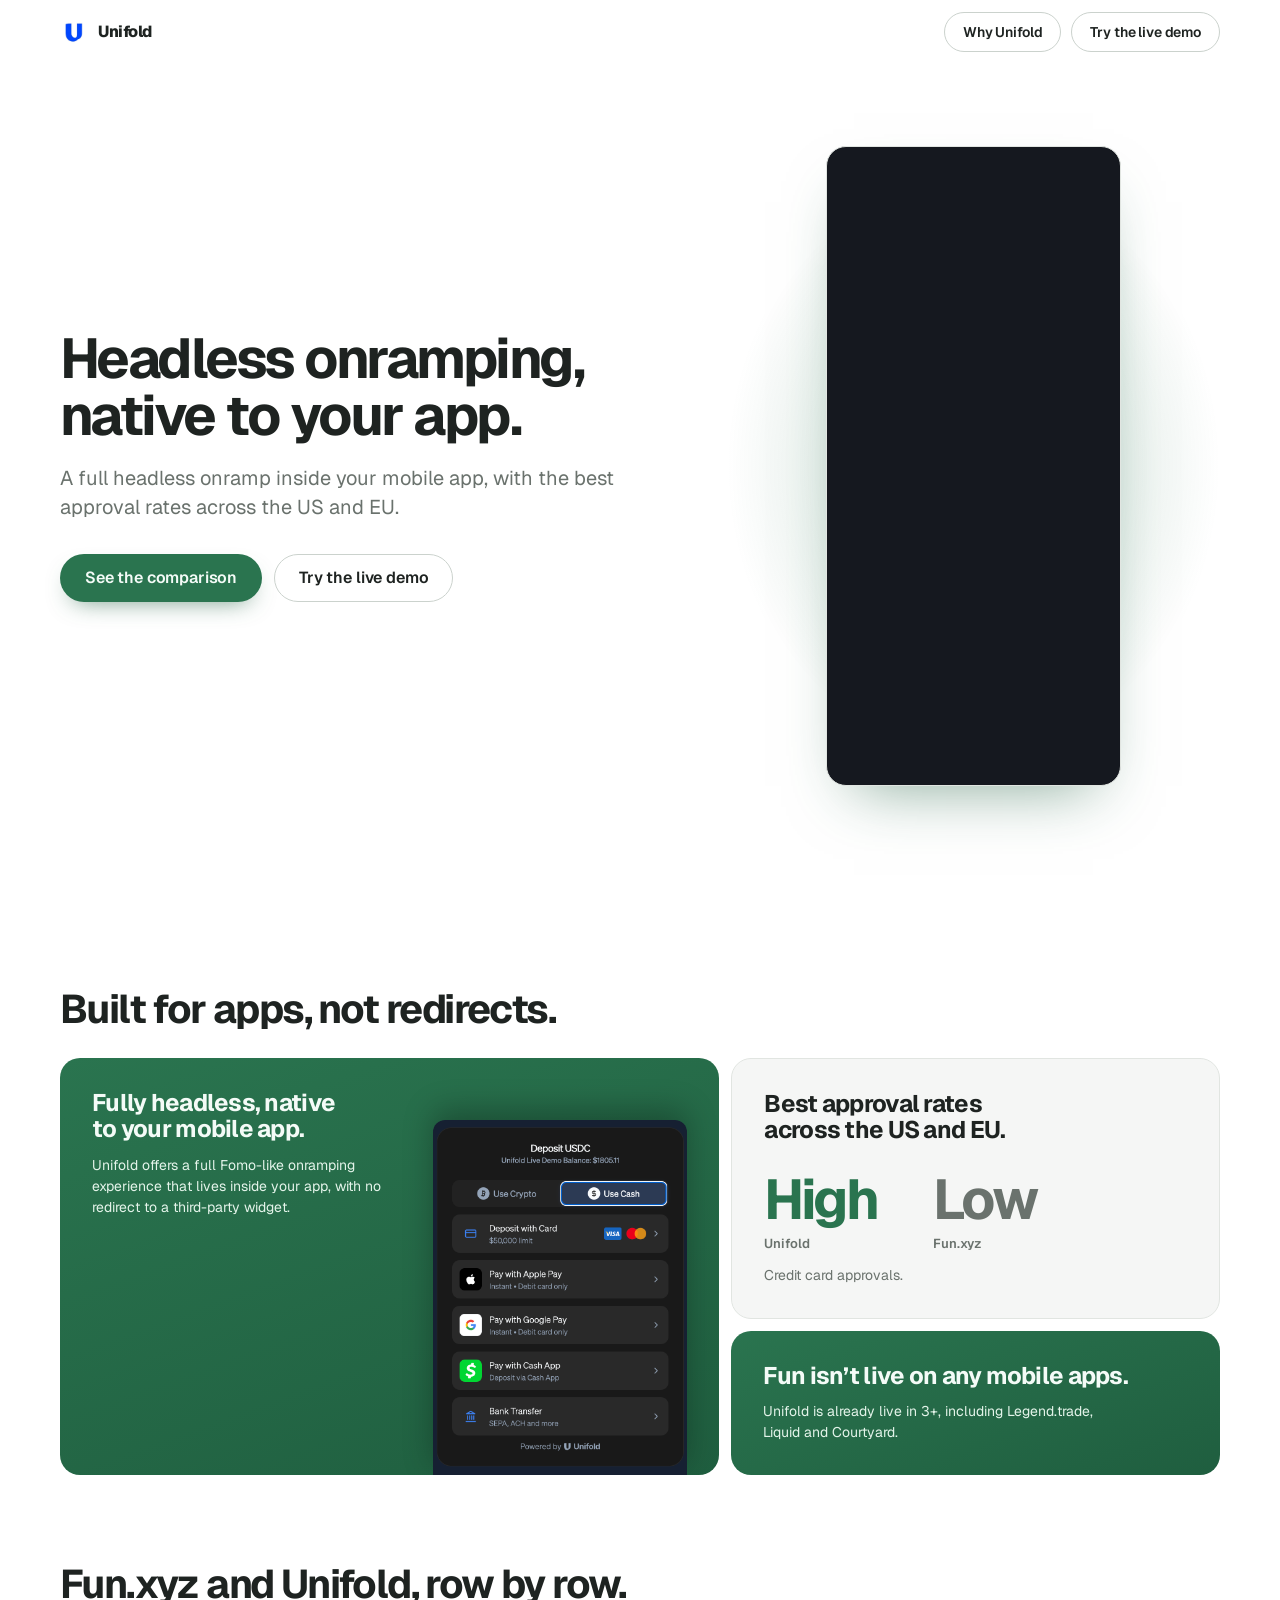
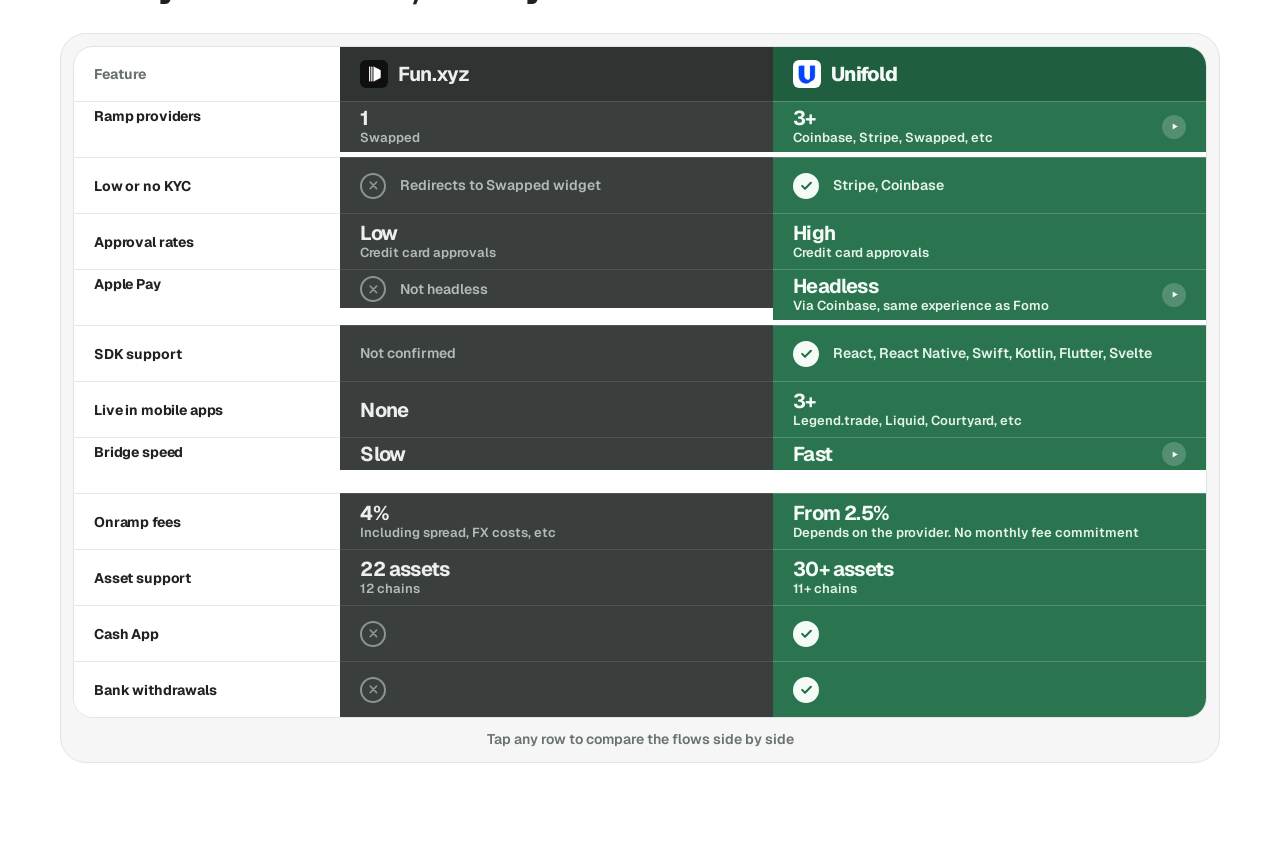
==== index.html @ 729f0a54 "Add third Fun.xyz bridge-speed screenshot (TD26) and update caption Co-Authored-By: Claude Sonnet 5." ====
<!doctype html>
<html lang="en">
<head>
<meta charset="utf-8">
<meta name="viewport" content="width=device-width, initial-scale=1, viewport-fit=cover">
<meta name="robots" content="noindex, nofollow">
<meta name="description" content="Unifold vs Fun.xyz: headless, mobile-native onramping with the best approval rates across the US and EU.">
<script>document.documentElement.className+=" js"</script>
<title>Unifold vs Fun.xyz</title>
<meta name="claude:viewport-fit-sides" content="cover">
<link rel="stylesheet" href="https://fonts.googleapis.com/css2?family=Geist:wght@400;500;600;700;800&display=swap">
<style>
/* One screen, no scrolling: white page, a label column, Fun.xyz in dark grey and Unifold in green. */
:root{
  --bg:#FFFFFF; --ink:#1E2321; --mute:#6A726D; --line:#E6E9E6;
  --f-col:#3A3F3D; --f-head:#2F3331; --f-ink:#ECEFEC; --f-mute:#B3BBB6; --f-no:#8B948E;
  --u-col:#2A744F; --u-head:#1F5E3F; --u-ink:#F4FBF7; --u-mute:#E4F4EA; --u-yes:#F4FBF7;
  --lab-col:#FFFFFF;
  --face:'Geist','Helvetica Neue',Arial,sans-serif;
  /* type scale: the only font sizes used on the page */
  --t-xs:13px; --t-sm:14px; --t-md:16px; --t-lg:20px; --t-xl:24px;
  --t-h2:clamp(28px,3.4vw,40px); --t-display:clamp(38px,5vw,56px);
  /* radii: surfaces 20px, media inside surfaces 12px, interactive controls are pills */
  --r-card:20px; --r-in:12px;
  --mat:#F5F6F5; --mat-line:#E1E5E1; --hover-lab:#F1F3F1; --chip:#EEF1EE; --btn-line:#CBD2CD;
  --focus:#2A744F; --accent-text:#2A744F;
  --ease:cubic-bezier(.16,1,.3,1);
  color-scheme:light dark;
}
@media (prefers-color-scheme:dark){
  :root{
    --bg:#0F1211; --ink:#EEF1EF; --mute:#98A29C; --line:#2A2F2C; --lab-col:#151918;
    --mat:#161A18; --mat-line:#262C29; --hover-lab:#1D2220; --chip:#232826; --btn-line:#3A413D;
    --focus:#6FCF9D; --accent-text:#6FCF9D;
  }
}
*{box-sizing:border-box}
html,body{height:100%}
html{background:var(--bg)}
body{margin:0;font-family:var(--face);font-size:var(--t-md);line-height:1.3;color:var(--ink);background:var(--bg);-webkit-font-smoothing:antialiased}
button{font:inherit;color:inherit}
:focus-visible{outline:3px solid var(--focus);outline-offset:-3px}
.sr{position:absolute;width:1px;height:1px;overflow:hidden;clip:rect(0 0 0 0);white-space:nowrap}

.mat{width:100%;padding:clamp(6px,1.2vw,12px);border-radius:26px;background:var(--mat);border:1px solid var(--mat-line);display:grid;gap:clamp(8px,1.4vh,12px)}
.cap-out{text-align:center;color:var(--mute);font-size:var(--t-sm);font-weight:600;padding-bottom:2px}
.board{display:grid;grid-template-rows:auto auto;border-radius:20px;overflow:hidden;background:var(--lab-col);border:1px solid var(--mat-line);box-shadow:none}
.cols{display:grid;grid-template-columns:minmax(0,.8fr) minmax(0,1.3fr) minmax(0,1.3fr)}
.cols>*{min-width:0}
.head{height:clamp(42px,6.4vh,54px)}
.head>div{display:flex;align-items:center;gap:clamp(6px,1vw,10px);padding-inline:clamp(8px,1.6vw,20px)}
.head .lab{color:var(--mute);font-size:var(--t-sm);font-weight:700;line-height:1.2}
.head .f{background:var(--f-head);color:var(--f-ink);font-weight:700;font-size:var(--t-lg);letter-spacing:-0.03em}
.head .u{background:var(--u-head);color:var(--u-ink);font-weight:800;font-size:var(--t-lg);letter-spacing:-0.04em}
.logo{width:clamp(22px,3.4vh,28px);height:clamp(22px,3.4vh,28px);border-radius:22%;flex:none;display:block}

#chart{display:grid;--rowh:clamp(44px,6.6vh,56px)}
.row{position:relative;width:100%;min-height:0;border:0;background:transparent;padding:0;text-align:left;cursor:pointer;display:grid;grid-template-columns:minmax(0,.8fr) minmax(0,1.3fr) minmax(0,1.3fr)}
.cell{display:flex;align-items:center;gap:clamp(8px,1.2vw,14px);min-width:0;min-height:0;padding:6px clamp(8px,1.6vw,20px);border-top:1px solid var(--line);transition:background .12s}
.cell.lab{background:var(--lab-col);color:var(--ink);font-weight:700;font-size:var(--t-sm);line-height:1.15;letter-spacing:-0.01em}
.cell.f{background:var(--f-col);color:var(--f-ink);border-top-color:rgba(255,255,255,.1)}
.cell.u{background:var(--u-col);color:var(--u-ink);border-top-color:rgba(255,255,255,.2);padding-right:clamp(32px,4vw,44px);position:relative}
.row:hover .cell.f,.row:focus-visible .cell.f{background:#454B48}
.row:hover .cell.u,.row:focus-visible .cell.u{background:#33865D}
.row:hover .cell.lab,.row:focus-visible .cell.lab{background:var(--hover-lab)}
.stack{display:flex;flex-direction:column;gap:2px;min-width:0}
.val{font-weight:700;font-size:var(--t-lg);line-height:1;letter-spacing:-0.04em}
.f .val{color:var(--f-ink);font-weight:700}
.u .val{color:var(--u-ink)}
.small{font-size:var(--t-xs);font-weight:600;line-height:1.2}
.lang,.ic+.small{font-size:var(--t-sm);line-height:1.3}
.cell>.small{min-width:0}
.f .small{color:var(--f-mute)}
.u .small{color:var(--u-mute)}
.ic{flex:none;width:clamp(20px,3vh,26px);height:clamp(20px,3vh,26px);border-radius:50%;display:grid;place-items:center}
.ic svg{width:58%;height:58%}
.ic.yes{background:var(--u-yes);color:#1F6F49}
.ic.no{border:2px solid var(--f-no);color:var(--f-no)}
.play{position:absolute;right:clamp(10px,1.6vw,22px);top:50%;transform:translateY(-50%);width:clamp(20px,2.9vh,24px);height:clamp(20px,2.9vh,24px);border-radius:50%;background:rgba(255,255,255,.2);color:var(--u-ink);display:grid;place-items:center}
.play{transition:background .18s,color .18s,transform .35s var(--ease)}
.play svg{width:46%;height:46%;margin-left:8%;transition:transform .35s var(--ease)}
.play::after{content:"";position:absolute;inset:0;border-radius:50%;border:2px solid var(--u-yes);opacity:0;pointer-events:none}
.row:hover .play,.row:focus-visible .play{transform:translateY(-50%) scale(1.14)}
.row:hover .play svg,.row:focus-visible .play svg{transform:translateX(1px) scale(1.08)}
.row:active .play{transform:translateY(-50%) scale(.9);transition-duration:.08s}
.row.fired .play::after{animation:ring .6s var(--ease)}
@keyframes ring{from{opacity:.9;transform:scale(1)}to{opacity:0;transform:scale(2.4)}}
.row.static{cursor:default}
.row.static:hover .cell.f{background:var(--f-col)}
.row.static:hover .cell.u{background:var(--u-col)}
.row.static:hover .cell.lab{background:var(--lab-col)}
.row:hover .play{background:var(--u-yes);color:#1F6F49}

/* viewer */
.veil{position:fixed;inset:0;background:rgba(20,24,22,.45);display:flex;opacity:0;visibility:hidden;transition:opacity .22s ease,visibility 0s .22s;align-items:center;justify-content:center;z-index:50;
  padding:max(14px,env(safe-area-inset-top,0px)) max(14px,env(safe-area-inset-right,0px)) max(14px,env(safe-area-inset-bottom,0px)) max(14px,env(safe-area-inset-left,0px))}
.veil.open{opacity:1;visibility:visible;transition:opacity .22s ease,visibility 0s}
.sheet{transform:scale(.55);opacity:0;transition:transform .22s ease-in,opacity .18s ease-in}
.veil.open .sheet{transform:none;opacity:1;transition:transform .5s var(--ease),opacity .25s ease-out}
.pane{animation:rise .45s var(--ease) both}
.pane.u{animation-delay:.06s}
@keyframes rise{from{opacity:0;transform:translateY(10px)}to{opacity:1;transform:none}}
@media (prefers-reduced-motion:reduce){
  .veil,.veil.open,.sheet,.veil.open .sheet,.play,.play svg{transition-duration:.01s!important;transition-delay:0s!important}
  .pane,.row.fired .play::after{animation:none!important}
  .row:hover .play,.row:focus-visible .play,.row:active .play{transform:translateY(-50%)}
}
.sheet{width:min(1240px,100%);height:min(740px,100%);overflow:hidden;border-radius:22px;display:grid;grid-template-rows:auto minmax(0,1fr);
  background:linear-gradient(to right,var(--f-col) 50%,var(--u-col) 50%)}
.sheet-top{display:flex;align-items:center;gap:10px;padding:12px;background:var(--lab-col);color:var(--ink)}
.sheet-top h2{font-weight:800;font-size:var(--t-xl);line-height:1.1;letter-spacing:-0.03em;margin:0;flex:1}
.nav{width:42px;height:42px;border-radius:50%;border:0;background:var(--chip);color:var(--ink);cursor:pointer;display:grid;place-items:center;flex:none}
.nav svg{width:20px;height:20px}
.nav:hover{background:#2A744F;color:#fff}
.pair{display:grid;grid-template-columns:minmax(0,1fr) minmax(0,1fr);min-height:0}
.pane{display:grid;grid-template-rows:auto minmax(0,1fr) auto;gap:10px;min-width:0;min-height:0;padding:clamp(10px,2vw,22px)}
.pane.f{color:var(--f-ink)}
.pane.u{color:var(--u-ink)}
.pane h3{margin:0;font-weight:800;font-size:var(--t-lg);line-height:1;letter-spacing:-0.02em;display:flex;align-items:center;gap:10px}
.pane h3 img{width:32px;height:32px;border-radius:22%}
.frame{position:relative;min-height:0;border:2px dashed;border-radius:16px;display:grid;place-items:center;overflow:hidden;cursor:default;font-size:var(--t-sm);text-align:center;padding:12px}
.pane.f .frame{border-color:#6B736E;background:#2F3331;color:var(--f-mute)}
.pane.u .frame{border-color:#8CCBA8;background:#256A47;color:var(--u-mute)}
.frame img,.frame video{position:absolute;inset:0;width:100%;height:100%;object-fit:contain}
.frame.stack{display:grid;grid-auto-rows:minmax(0,1fr);gap:10px;place-items:stretch;padding:10px;cursor:default;border-style:solid}
.frame.stack img{position:static;height:100%;min-height:0;width:100%;object-fit:contain;border-radius:10px;background:#15181F}
.frame.none{border-style:solid;cursor:default;font-weight:600;font-size:var(--t-lg)}
.cap{font-size:var(--t-sm);font-weight:500;min-height:1.3em}
.pane.f .cap{color:var(--f-mute)}
.pane.u .cap{color:var(--u-mute)}

@media (max-width:560px){
  :root{--t-xs:12px;--t-sm:13px;--t-md:15px;--t-lg:18px;--t-xl:20px}
  .board{border-radius:16px}
  .cols,.row{grid-template-columns:minmax(0,.72fr) minmax(0,1fr) minmax(0,1fr)}
  .head .logo{display:none}
  .cell.u{padding-right:40px}
  .play{width:24px;height:24px;right:8px}
}

/* landing */
html{scroll-behavior:auto}
@media (prefers-reduced-motion:no-preference){html{scroll-behavior:smooth}}
.wrap{width:100%;max-width:1200px;margin-inline:auto;padding-inline:max(20px,env(safe-area-inset-left,0px))}
.top{height:64px;display:flex;align-items:center;justify-content:space-between}
.brand{display:flex;align-items:center;gap:10px;font-weight:800;font-size:var(--t-md);letter-spacing:-0.03em}
.brand img{width:28px;height:28px;border-radius:22%;display:block}
.top-actions{display:flex;align-items:center;gap:10px}
@media (max-width:480px){.top-actions .btn{padding:0 12px}}

.hero{min-height:calc(100dvh - 64px);display:grid;grid-template-columns:minmax(0,1.1fr) minmax(0,.9fr);gap:clamp(24px,5vw,72px);align-items:center;padding-block:24px 56px}
.hero h1{margin:0;font-size:var(--t-display);line-height:1.02;letter-spacing:-0.045em;font-weight:700;text-wrap:balance}
.hero p{margin:20px 0 0;max-width:44ch;font-size:var(--t-lg);line-height:1.45;color:var(--mute);text-wrap:pretty}
.cta{display:flex;flex-wrap:wrap;gap:12px;margin-top:32px}
.btn{display:inline-flex;align-items:center;justify-content:center;height:48px;padding:0 24px;border-radius:999px;border:1px solid transparent;font-family:inherit;font-size:var(--t-md);font-weight:600;letter-spacing:-0.01em;text-decoration:none;white-space:nowrap;cursor:pointer;transition:transform .25s var(--ease),background .2s,box-shadow .25s var(--ease)}
.btn.primary{background:var(--u-col);color:var(--u-ink);box-shadow:0 10px 24px -12px rgba(31,94,63,.7)}
.btn.primary:hover{background:#33865D;transform:translateY(-1px)}
.btn.ghost{background:transparent;color:var(--ink);border-color:var(--btn-line)}
.btn.ghost:hover{background:var(--hover-lab);transform:translateY(-1px)}
.btn.sm{height:40px;padding:0 18px;font-size:var(--t-sm)}
.btn:active{transform:scale(.98)}
.btn:focus-visible{outline-offset:3px}

.stage{position:relative;display:grid;place-items:center;min-width:0}
.stage::before{content:"";position:absolute;inset:4% 0;background:radial-gradient(closest-side,rgba(42,116,79,.26),transparent);pointer-events:none}
.phone{position:relative;height:min(640px,calc(100dvh - 160px));aspect-ratio:var(--ar,9/19.5);border-radius:var(--r-card);overflow:hidden;border:1px solid var(--mat-line);background:#15181F;box-shadow:0 28px 60px -28px rgba(31,94,63,.55)}
.phone video{display:block;width:100%;height:100%;object-fit:cover}

.why,.compare{padding-block:clamp(40px,7vw,88px) 0}
.compare{padding-bottom:clamp(48px,8vw,96px)}
.why h2,.compare h2{margin:0 0 28px;font-size:var(--t-h2);line-height:1.05;letter-spacing:-0.04em;font-weight:700;text-wrap:balance}
.bento{display:grid;grid-template-columns:minmax(0,1.35fr) minmax(0,1fr);gap:12px}
.tile{position:relative;overflow:hidden;border-radius:var(--r-card);padding:clamp(22px,3vw,32px)}
.tile h3{margin:0;font-size:var(--t-xl);line-height:1.1;letter-spacing:-0.03em;font-weight:700;text-wrap:balance}
.tile p{margin:12px 0 0;max-width:40ch;font-size:var(--t-sm);line-height:1.5;text-wrap:pretty}
.tile.u{grid-row:span 2;display:grid;grid-template-columns:minmax(0,1fr) minmax(0,.8fr);gap:24px;padding-bottom:0;background:linear-gradient(160deg,var(--u-col),var(--u-head));color:var(--u-ink)}
.tile.u p{color:var(--u-mute)}
.tile.u .shot{align-self:end;display:block;width:100%;height:auto;border-radius:var(--r-in) var(--r-in) 0 0;box-shadow:0 -10px 30px rgba(0,0,0,.28)}
.tile.sub{background:var(--mat);border:1px solid var(--mat-line)}
.tile.sub p{color:var(--mute)}
.vs{display:flex;gap:clamp(24px,5vw,56px);margin-top:28px}
.vs div{display:flex;flex-direction:column;gap:8px}
.big{font-size:var(--t-display);font-weight:700;letter-spacing:-0.05em;line-height:1;color:var(--accent-text)}
.vs .off .big{color:var(--mute)}
.who{font-size:var(--t-xs);font-weight:600;color:var(--mute)}
.tile.f{background:linear-gradient(160deg,var(--u-col),var(--u-head));color:var(--u-ink)}
.tile.f p{color:var(--u-mute)}

.compare .mat{max-width:none}

/* entrance and scroll reveal (hierarchy: copy first, then proof) */
.hero-copy>*,.stage{animation:rise .8s var(--ease) both;animation-delay:calc(var(--i,3)*90ms)}
.js .reveal{opacity:0;transform:translateY(18px);transition:opacity .7s var(--ease),transform .7s var(--ease);transition-delay:calc(var(--i,0)*80ms)}
.js .reveal.in{opacity:1;transform:none}
@media (prefers-reduced-motion:reduce){
  .hero-copy>*,.stage{animation:none!important}
  .js .reveal{opacity:1;transform:none;transition:none}
  .btn{transition:none}
}
@media (max-width:860px){
  .hero{grid-template-columns:minmax(0,1fr);min-height:0;padding-top:8px}
  .stage{justify-self:center}
  .phone{height:auto;width:min(300px,72vw)}
  .bento{grid-template-columns:minmax(0,1fr)}
  .tile.u{grid-template-columns:minmax(0,1fr);padding-bottom:0}
  .tile.u .shot{max-height:340px;object-fit:cover;object-position:top}
}
@media (max-width:480px){.hero h1{font-size:34px}.hero p{font-size:var(--t-md)}.cta .btn{flex:1 1 100%}}
</style>
</head>
<body>


<header class="wrap top"><div class="brand"><img data-logo="uni" alt="">Unifold</div><div class="top-actions"><a class="btn ghost sm" href="unifold.html">Why Unifold</a><a class="btn ghost sm" href="https://demo.unifold.io" target="_blank" rel="noopener">Try the live demo</a></div></header>

<main>
<section class="wrap hero">
  <div class="hero-copy">
    <h1 style="--i:0">Headless onramping, native to your app.</h1>
    <p style="--i:1">A full headless onramp inside your mobile app, with the best approval rates across the US and EU.</p>
    <div class="cta" style="--i:2">
      <a class="btn primary" href="#compare">See the comparison</a>
      <a class="btn ghost" href="https://demo.unifold.io" target="_blank" rel="noopener">Try the live demo</a>
    </div>
  </div>
  <div class="stage">
    <div class="phone" id="phone"><video id="heroVid" src="flows/headless-uni.mp4" autoplay muted loop playsinline preload="auto" aria-label="Unifold Apple Pay flow recorded on a phone"></video></div>
  </div>
</section>

<section class="wrap why">
  <h2 class="reveal">Built for apps, not redirects.</h2>
  <div class="bento">
    <article class="tile u reveal" style="--i:1">
      <div>
        <h3>Fully headless, native to your mobile app.</h3>
        <p>Unifold offers a full Fomo-like onramping experience that lives inside your app, with no redirect to a third-party widget.</p>
      </div>
      <img class="shot" src="flows/providers-uni.png" alt="Unifold deposit sheet listing card, Apple Pay, Google Pay, Cash App and bank transfer" loading="lazy">
    </article>
    <article class="tile sub reveal" style="--i:2">
      <h3>Best approval rates across the US and EU.</h3>
      <div class="vs">
        <div><span class="big">High</span><span class="who">Unifold</span></div>
        <div class="off"><span class="big">Low</span><span class="who">Fun.xyz</span></div>
      </div>
      <p>Credit card approvals.</p>
    </article>
    <article class="tile f reveal" style="--i:3">
      <h3>Fun isn’t live on any mobile apps.</h3>
      <p>Unifold is already live in 3+, including Legend.trade, Liquid and Courtyard.</p>
    </article>
  </div>
</section>

<section class="wrap compare" id="compare">
  <h2 class="reveal">Fun.xyz and Unifold, row by row.</h2>
  <div class="mat reveal">
  <div class="board">
    <div class="cols head">
      <div class="lab">Feature</div>
      <div class="f"><img class="logo" src="[data-uri]" alt="">Fun.xyz</div>
      <div class="u"><img class="logo" src="[data-uri]" alt="">Unifold</div>
    </div>
    <div id="chart" role="list"></div>
  </div>
  <div class="cap-out">Tap any row to compare the flows side by side</div>
  </div>
</section>
</main>

<div class="veil" id="veil" aria-hidden="true">
  <div class="sheet" role="dialog" aria-modal="true" aria-labelledby="vt">
    <div class="sheet-top">
      <button class="nav" id="prev" aria-label="Previous row"><svg viewBox="0 0 24 24" fill="none" stroke="currentColor" stroke-width="2.5" stroke-linecap="round" stroke-linejoin="round"><path d="M15 5l-7 7 7 7"/></svg></button>
      <button class="nav" id="next" aria-label="Next row"><svg viewBox="0 0 24 24" fill="none" stroke="currentColor" stroke-width="2.5" stroke-linecap="round" stroke-linejoin="round"><path d="M9 5l7 7-7 7"/></svg></button>
      <h2 id="vt"></h2>
      <button class="nav" id="close" aria-label="Close"><svg viewBox="0 0 24 24" fill="none" stroke="currentColor" stroke-width="2.5" stroke-linecap="round"><path d="M6 6l12 12M18 6L6 18"/></svg></button>
    </div>
    <div class="pair" id="pair"></div>
  </div>
</div>

<script>
(function(){
  /* Add real recordings: MEDIA.<rowId> = {fun:{url,type}, uni:{url,type}}. Files picked in the viewer preview locally only. */
  var MEDIA={
    /* Recordings shown in the window that opens when a row is clicked.
       Key = row id, then side: fun (left) or uni (right).
       Video:  {url:"flows/<row>-uni.mp4", type:"video"}
       Image or GIF:  {url:"flows/<row>-uni.gif", type:"image"}
       Several screenshots on one side:  {multi:[{url:"flows/a.png", alt:"what it shows"}, ...]}
       Row ids: providers, lowkyc, headless, bridge */
    bridge:{
      fun:{multi:[
        {url:"flows/bridge-fun-1.png", alt:"Rancune on X: bridging is insanely slow; I would use debridge/relay instead of fun.xyz"},
        {url:"flows/bridge-fun-2.png", alt:"Kyle Samani on X: Fun powers Polymarket and many others but SVM support right now is not where it needs to be"},
        {url:"flows/bridge-fun-3.png", alt:"TD26 on X: a small withdrawal to RH never arrived, day 4 with no solution, and support only replies a day later to tell them to wait"}
      ]}
      /* , uni:{url:"flows/bridge-uni.mp4", type:"video"} */
    }
    /* ,providers:{ fun:{url:"flows/providers-fun.mp4", type:"video"}, uni:{url:"flows/providers-uni.mp4", type:"video"} } */
    /* ,lowkyc:{   fun:{url:"flows/lowkyc-fun.mp4",   type:"video"}, uni:{url:"flows/lowkyc-uni.mp4",   type:"video"} } */
    ,providers:{ uni:{url:"flows/providers-uni.png", type:"image"} }
    ,headless:{ fun:{url:"flows/headless-fun.webp", type:"image"}, uni:{url:"flows/headless-uni.mp4", type:"video"} }
    /* ,headless:{ fun:{url:"flows/headless-fun.mp4",  type:"video"}, uni:{url:"flows/headless-uni.mp4",  type:"video"} } */
  };
  var LOGO={fun:"[data-uri]",uni:"[data-uri]"};
  var YES='<span class="ic yes"><svg viewBox="0 0 24 24" fill="none" stroke="currentColor" stroke-width="3.2" stroke-linecap="round" stroke-linejoin="round"><path d="M5 12.5l4.5 4.5L19 7.5"/></svg></span>';
  var NO='<span class="ic no"><svg viewBox="0 0 24 24" fill="none" stroke="currentColor" stroke-width="3" stroke-linecap="round"><path d="M6 6l12 12M18 6L6 18"/></svg></span>';
  function val(v,s){return '<span class="stack"><span class="val">'+v+'</span>'+(s?'<span class="small">'+s+'</span>':'')+'</span>'}
  function yes(s){return YES+(s?'<span class="small">'+s+'</span>':'<span class="sr">Yes</span>')}
  function no(s){return NO+(s?'<span class="small">'+s+'</span>':'<span class="sr">No</span>')}
  var ROWS=[
    {id:"providers",label:"Ramp providers",f:val("1","Swapped"),u:val("3+","Coinbase, Stripe, Swapped, etc"),title:"Ramp providers",fc:"Swapped only",uc:"Coinbase, Stripe, Swapped, etc"},
    {id:"lowkyc",nomedia:true,label:"Low or no KYC",f:no("Redirects to Swapped widget"),u:yes("Stripe, Coinbase"),title:"Low or no KYC",fc:"Swapped doesn't offer low or no KYC. Often a redirect to the Swapped widget",uc:"Stripe US/EU, Coinbase US"},
    {id:"approval",nomedia:true,label:"Approval rates",f:val("Low","Credit card approvals"),u:val("High","Credit card approvals"),title:"Approval rates",fc:"Low credit card approval rates. Swapped has no MiCA license and uses a different provider for MiCA",uc:"High credit card approval rates. Stripe has the highest approval rates"},
    {id:"headless",label:"Apple Pay",f:no("Not headless"),u:val("Headless","Via Coinbase, same experience as Fomo"),title:"Apple Pay",fc:"Not headless",uc:"Headless via Coinbase, same experience as Fomo"},
    {id:"sdk",nomedia:true,label:"SDK support",f:'<span class="small lang">Not confirmed</span>',u:YES+'<span class="small lang">React, React Native, Swift, Kotlin, Flutter, Svelte</span>',title:"SDK support",fc:"Not confirmed",uc:"React, React Native, Swift, Kotlin, Flutter and Svelte"},
    {id:"mobile",nomedia:true,label:"Live in mobile apps",f:val("None"),u:val("3+","Legend.trade, Liquid, Courtyard, etc"),title:"Mobile apps",fc:"No live mobile apps",uc:"Legend.trade, Liquid, Courtyard and more"},
    {id:"bridge",label:"Bridge speed",f:val("Slow"),u:val("Fast"),title:"Bridge speed",fc:"Rancune (@Rancune_eth) and Kyle Samani (@KyleSamani) on Fun.xyz; TD26 (@TD26_) on Lighter",uc:"Fast"},
    {id:"fees",nomedia:true,label:"Onramp fees",f:val("4%","Including spread, FX costs, etc"),u:val("From 2.5%","Depends on the provider. No monthly fee commitment"),title:"Onramp fees",fc:"",uc:""},
    {id:"assets",nomedia:true,label:"Asset support",f:val("22 assets","12 chains"),u:val("30+ assets","11+ chains"),title:"Asset support",fc:"",uc:""},
    {id:"cashapp",nomedia:true,label:"Cash App",f:no(),u:yes(),title:"Cash App",fc:"",uc:"Cash App deposit",nofun:true},
    {id:"bankout",nomedia:true,label:"Bank withdrawals",f:no(),u:yes(),title:"Bank withdrawals",fc:"",uc:"Withdraw from the app to a bank account in 60+ countries",nofun:true}
  ];
  var PLAY='<svg viewBox="0 0 24 24" fill="currentColor"><path d="M8 5.5v13l11-6.5z"/></svg>';
  var chart=document.getElementById("chart");
  chart.style.gridTemplateRows="repeat("+ROWS.length+",minmax(var(--rowh),auto))";
  ROWS.forEach(function(r,i){
    var b=document.createElement(r.nomedia?"div":"button");
    b.className="row"+(r.nomedia?" static":""); if(r.nomedia){b.setAttribute("role","listitem");}else{b.type="button"; b.setAttribute("aria-label",r.label+": open flows");}
    b.innerHTML='<div class="cell lab">'+r.label+'</div><div class="cell f">'+r.f+'</div><div class="cell u">'+r.u+(r.nomedia?'':'<span class="play" aria-hidden="true">'+PLAY+'</span>')+'</div>';
    if(!r.nomedia)b.addEventListener("click",function(){b.classList.remove("fired");void b.offsetWidth;b.classList.add("fired");open(i,b)});
    chart.appendChild(b);
  });

  var veil=document.getElementById("veil"),pair=document.getElementById("pair"),vt=document.getElementById("vt");
  var cur=0,opener=null;
  function pane(side,r){
    var name=side==="fun"?"Fun.xyz":"Unifold";
    var cap=side==="fun"?r.fc:r.uc;
    var div=document.createElement("div"); div.className="pane "+(side==="fun"?"f":"u");
    var h=document.createElement("h3"); var lg=document.createElement("img"); lg.src=side==="fun"?LOGO.fun:LOGO.uni; lg.alt=""; h.appendChild(lg); h.appendChild(document.createTextNode(name)); div.appendChild(h);
    var frame=document.createElement("div"); frame.className="frame";
    var c=document.createElement("div"); c.className="cap"; c.textContent=cap;
    if(side==="fun"&&r.nofun){frame.className="frame none";frame.textContent="Not offered";div.appendChild(frame);div.appendChild(c);return div;}
    var src=MEDIA[r.id]&&MEDIA[r.id][side];
    if(src&&src.multi){
      frame.className="frame stack";
      src.multi.forEach(function(m){var im=document.createElement("img");im.src=m.url;im.alt=m.alt;frame.appendChild(im);});
      div.appendChild(frame);div.appendChild(c);return div;
    }
    if(src){media(frame,src.url,src.type);}
    else{var sp=document.createElement("span"); sp.textContent="Coming soon"; frame.appendChild(sp);}
    div.appendChild(frame);div.appendChild(c);
    return div;
  }
  function media(frame,url,type){
    var el;
    if(type==="video"){el=document.createElement("video");el.src=url;el.controls=true;el.muted=true;el.loop=true;el.autoplay=true;el.playsInline=true;}
    else{el=document.createElement("img");el.src=url;el.alt="Flow recording";}
    frame.appendChild(el);
  }
  function render(i){
    cur=(i+ROWS.length)%ROWS.length; var r=ROWS[cur];
    vt.textContent=r.title; pair.innerHTML="";
    pair.appendChild(pane("fun",r)); pair.appendChild(pane("uni",r));
  }
  function open(i,from){opener=from||null;render(i);
    var sheet=veil.firstElementChild,pl=from&&(from.querySelector(".play")||from);
    if(pl){var a=pl.getBoundingClientRect(),vw=window.innerWidth,vh=window.innerHeight,sw=Math.min(1240,vw-28),sh=Math.min(740,vh-28);
      sheet.style.transformOrigin=(a.left+a.width/2-(vw-sw)/2)+"px "+(a.top+a.height/2-(vh-sh)/2)+"px";}
    else sheet.style.transformOrigin="50% 50%";
    veil.classList.add("open");veil.setAttribute("aria-hidden","false");document.getElementById("close").focus();}
  function close(){veil.classList.remove("open");setTimeout(function(){if(!veil.classList.contains("open"))[].forEach.call(pair.querySelectorAll("video"),function(v){v.pause()})},260);veil.setAttribute("aria-hidden","true");if(opener)opener.focus();}
  document.getElementById("close").addEventListener("click",close);
  document.getElementById("prev").addEventListener("click",function(){render(cur-1)});
  document.getElementById("next").addEventListener("click",function(){render(cur+1)});
  veil.addEventListener("click",function(e){if(e.target===veil)close()});
  document.addEventListener("keydown",function(e){
    if(!veil.classList.contains("open"))return;
    if(e.key==="Escape")close();
    else if(e.key==="ArrowLeft")render(cur-1);
    else if(e.key==="ArrowRight")render(cur+1);
  });

  [].forEach.call(document.querySelectorAll("[data-logo]"),function(im){im.src=LOGO[im.getAttribute("data-logo")]});

  var reduce=window.matchMedia("(prefers-reduced-motion: reduce)").matches;
  var vid=document.getElementById("heroVid"),phone=document.getElementById("phone");
  function fit(){if(vid.videoWidth)phone.style.setProperty("--ar",vid.videoWidth+"/"+vid.videoHeight)}
  vid.addEventListener("loadedmetadata",fit);fit();
  if(reduce){vid.removeAttribute("autoplay");vid.pause();vid.controls=true}

  var rv=document.querySelectorAll(".reveal");
  if("IntersectionObserver" in window&&!reduce){
    var io=new IntersectionObserver(function(es){es.forEach(function(e){if(e.isIntersecting){e.target.classList.add("in");io.unobserve(e.target)}})},{threshold:.15});
    [].forEach.call(rv,function(el){io.observe(el)});
  }else{[].forEach.call(rv,function(el){el.classList.add("in")})}
})();
</script>

</body>
</html>
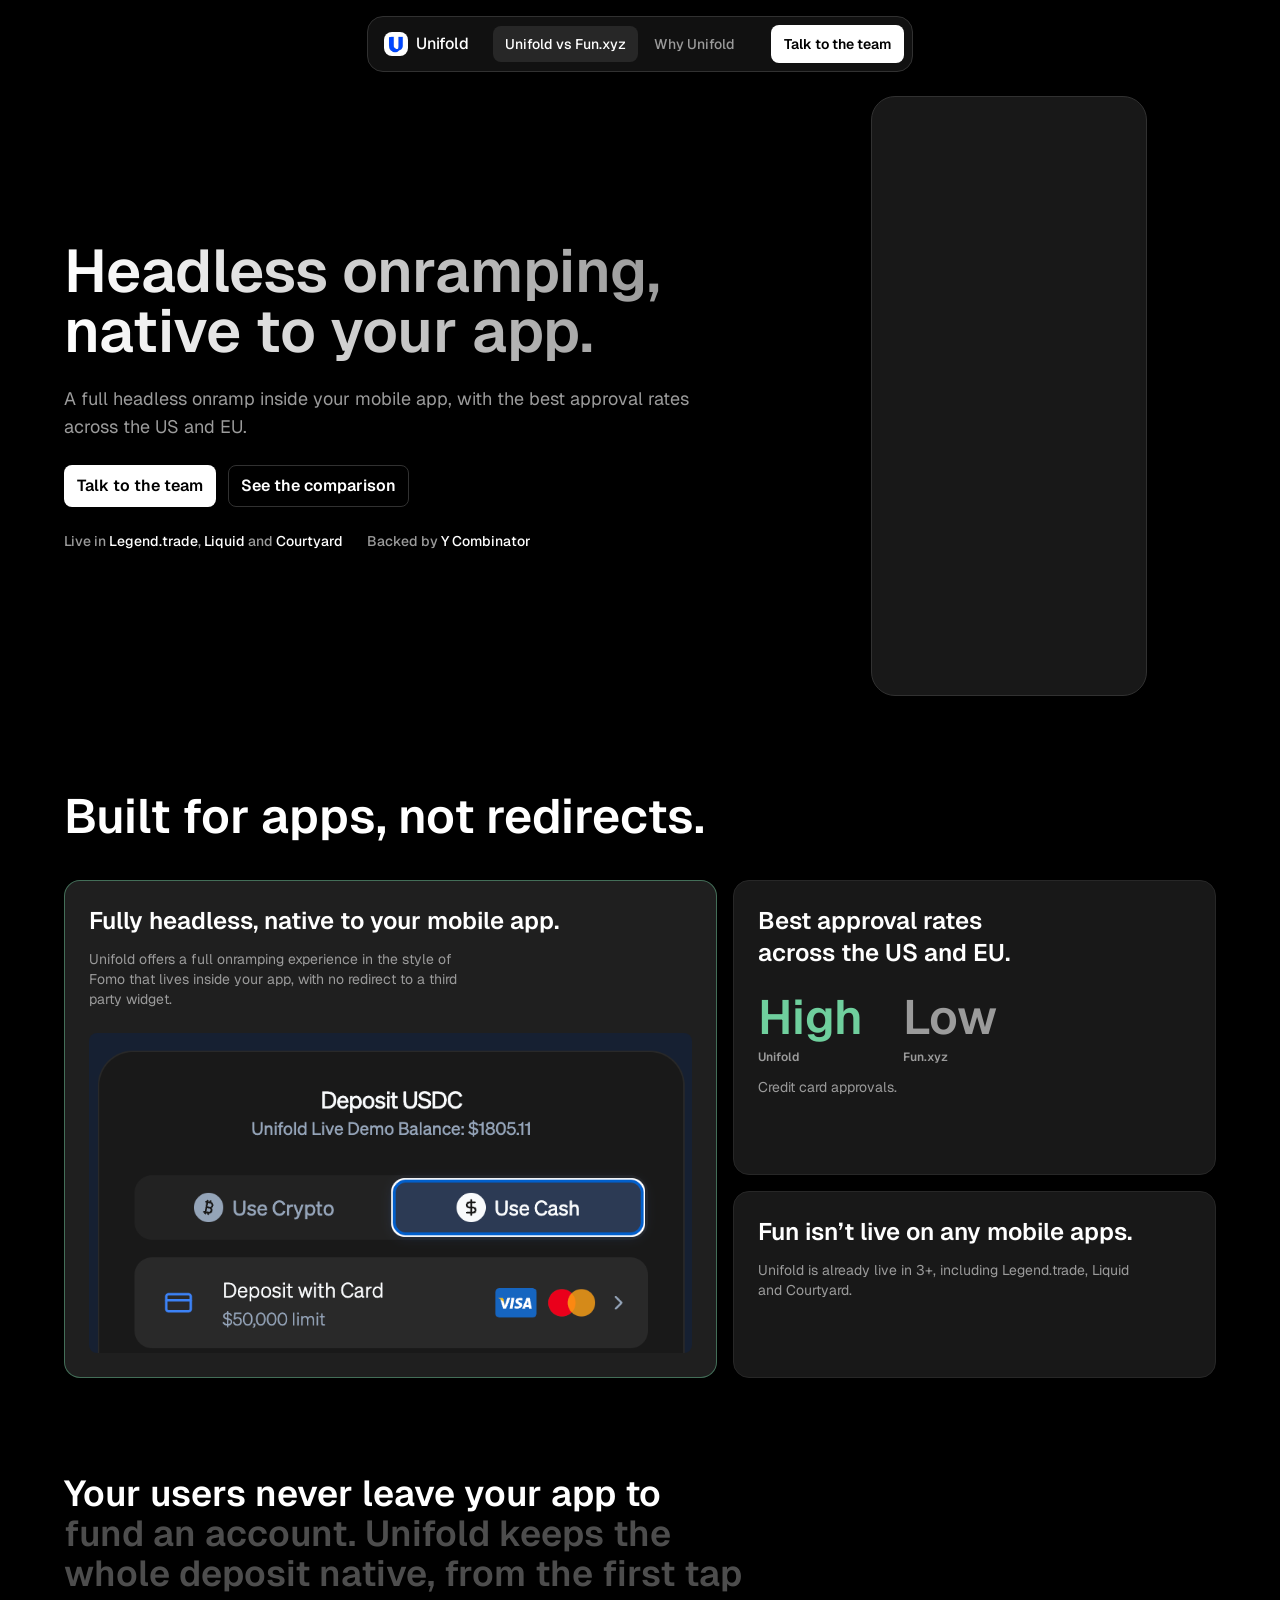
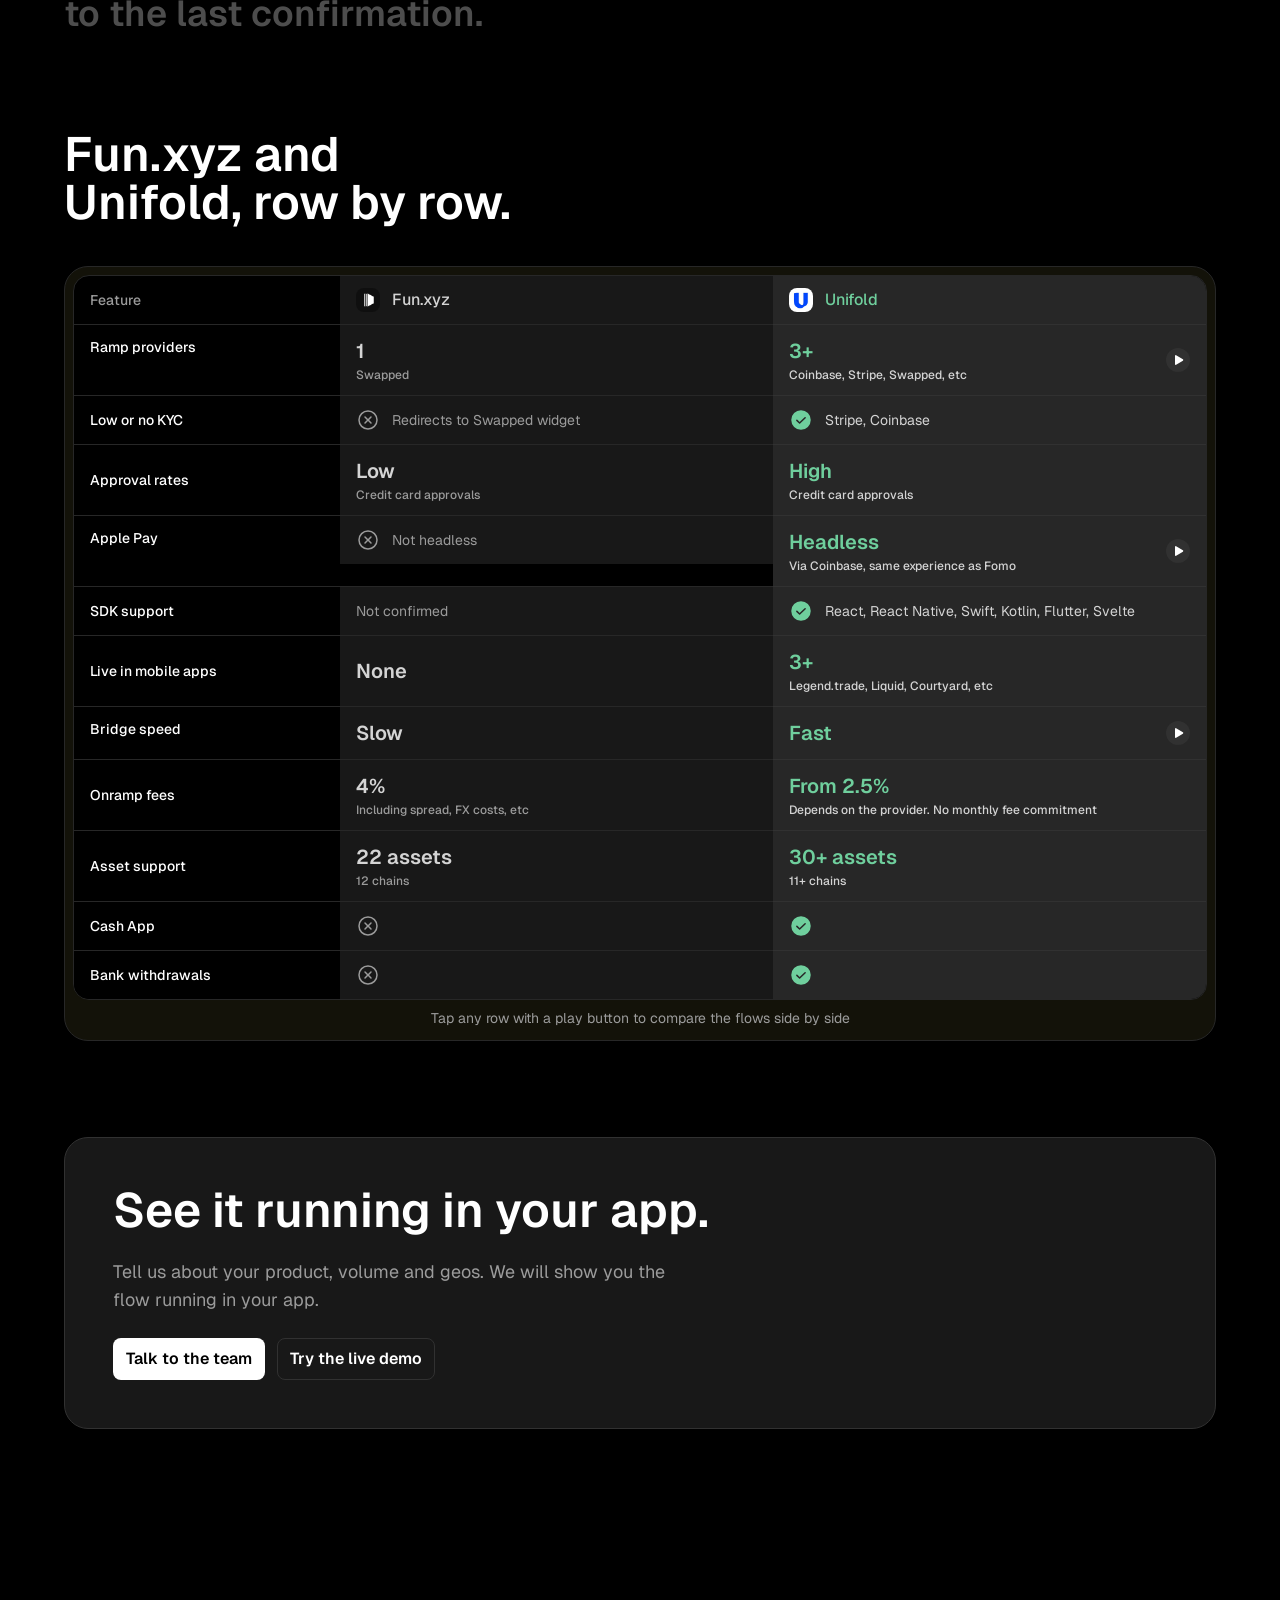
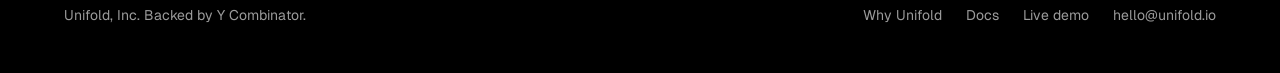
==== commit 5928df47: "Redesign both pages on a shared dark system Move styles and behaviour into site.css and site.js, fol" ====
--- a/index.html
+++ b/index.html
@@ -4,319 +4,161 @@
 <meta charset="utf-8">
 <meta name="viewport" content="width=device-width, initial-scale=1, viewport-fit=cover">
 <meta name="robots" content="noindex, nofollow">
-<meta name="description" content="Unifold vs Fun.xyz: headless, mobile-native onramping with the best approval rates across the US and EU.">
+<title>Unifold vs Fun.xyz</title>
+<meta name="description" content="Unifold vs Fun.xyz: headless, mobile native onramping with the best approval rates across the US and EU.">
+<meta property="og:title" content="Unifold vs Fun.xyz">
+<meta property="og:description" content="Headless, mobile native onramping with the best approval rates across the US and EU.">
+<meta name="theme-color" content="#000000">
+<link rel="icon" href="flows/unifold-logo.png">
 <script>document.documentElement.className+=" js"</script>
-<title>Unifold vs Fun.xyz</title>
-<meta name="claude:viewport-fit-sides" content="cover">
-<link rel="stylesheet" href="https://fonts.googleapis.com/css2?family=Geist:wght@400;500;600;700;800&display=swap">
-<style>
-/* One screen, no scrolling: white page, a label column, Fun.xyz in dark grey and Unifold in green. */
-:root{
-  --bg:#FFFFFF; --ink:#1E2321; --mute:#6A726D; --line:#E6E9E6;
-  --f-col:#3A3F3D; --f-head:#2F3331; --f-ink:#ECEFEC; --f-mute:#B3BBB6; --f-no:#8B948E;
-  --u-col:#2A744F; --u-head:#1F5E3F; --u-ink:#F4FBF7; --u-mute:#E4F4EA; --u-yes:#F4FBF7;
-  --lab-col:#FFFFFF;
-  --face:'Geist','Helvetica Neue',Arial,sans-serif;
-  /* type scale: the only font sizes used on the page */
-  --t-xs:13px; --t-sm:14px; --t-md:16px; --t-lg:20px; --t-xl:24px;
-  --t-h2:clamp(28px,3.4vw,40px); --t-display:clamp(38px,5vw,56px);
-  /* radii: surfaces 20px, media inside surfaces 12px, interactive controls are pills */
-  --r-card:20px; --r-in:12px;
-  --mat:#F5F6F5; --mat-line:#E1E5E1; --hover-lab:#F1F3F1; --chip:#EEF1EE; --btn-line:#CBD2CD;
-  --focus:#2A744F; --accent-text:#2A744F;
-  --ease:cubic-bezier(.16,1,.3,1);
-  color-scheme:light dark;
-}
-@media (prefers-color-scheme:dark){
-  :root{
-    --bg:#0F1211; --ink:#EEF1EF; --mute:#98A29C; --line:#2A2F2C; --lab-col:#151918;
-    --mat:#161A18; --mat-line:#262C29; --hover-lab:#1D2220; --chip:#232826; --btn-line:#3A413D;
-    --focus:#6FCF9D; --accent-text:#6FCF9D;
-  }
-}
-*{box-sizing:border-box}
-html,body{height:100%}
-html{background:var(--bg)}
-body{margin:0;font-family:var(--face);font-size:var(--t-md);line-height:1.3;color:var(--ink);background:var(--bg);-webkit-font-smoothing:antialiased}
-button{font:inherit;color:inherit}
-:focus-visible{outline:3px solid var(--focus);outline-offset:-3px}
-.sr{position:absolute;width:1px;height:1px;overflow:hidden;clip:rect(0 0 0 0);white-space:nowrap}
-
-.mat{width:100%;padding:clamp(6px,1.2vw,12px);border-radius:26px;background:var(--mat);border:1px solid var(--mat-line);display:grid;gap:clamp(8px,1.4vh,12px)}
-.cap-out{text-align:center;color:var(--mute);font-size:var(--t-sm);font-weight:600;padding-bottom:2px}
-.board{display:grid;grid-template-rows:auto auto;border-radius:20px;overflow:hidden;background:var(--lab-col);border:1px solid var(--mat-line);box-shadow:none}
-.cols{display:grid;grid-template-columns:minmax(0,.8fr) minmax(0,1.3fr) minmax(0,1.3fr)}
-.cols>*{min-width:0}
-.head{height:clamp(42px,6.4vh,54px)}
-.head>div{display:flex;align-items:center;gap:clamp(6px,1vw,10px);padding-inline:clamp(8px,1.6vw,20px)}
-.head .lab{color:var(--mute);font-size:var(--t-sm);font-weight:700;line-height:1.2}
-.head .f{background:var(--f-head);color:var(--f-ink);font-weight:700;font-size:var(--t-lg);letter-spacing:-0.03em}
-.head .u{background:var(--u-head);color:var(--u-ink);font-weight:800;font-size:var(--t-lg);letter-spacing:-0.04em}
-.logo{width:clamp(22px,3.4vh,28px);height:clamp(22px,3.4vh,28px);border-radius:22%;flex:none;display:block}
-
-#chart{display:grid;--rowh:clamp(44px,6.6vh,56px)}
-.row{position:relative;width:100%;min-height:0;border:0;background:transparent;padding:0;text-align:left;cursor:pointer;display:grid;grid-template-columns:minmax(0,.8fr) minmax(0,1.3fr) minmax(0,1.3fr)}
-.cell{display:flex;align-items:center;gap:clamp(8px,1.2vw,14px);min-width:0;min-height:0;padding:6px clamp(8px,1.6vw,20px);border-top:1px solid var(--line);transition:background .12s}
-.cell.lab{background:var(--lab-col);color:var(--ink);font-weight:700;font-size:var(--t-sm);line-height:1.15;letter-spacing:-0.01em}
-.cell.f{background:var(--f-col);color:var(--f-ink);border-top-color:rgba(255,255,255,.1)}
-.cell.u{background:var(--u-col);color:var(--u-ink);border-top-color:rgba(255,255,255,.2);padding-right:clamp(32px,4vw,44px);position:relative}
-.row:hover .cell.f,.row:focus-visible .cell.f{background:#454B48}
-.row:hover .cell.u,.row:focus-visible .cell.u{background:#33865D}
-.row:hover .cell.lab,.row:focus-visible .cell.lab{background:var(--hover-lab)}
-.stack{display:flex;flex-direction:column;gap:2px;min-width:0}
-.val{font-weight:700;font-size:var(--t-lg);line-height:1;letter-spacing:-0.04em}
-.f .val{color:var(--f-ink);font-weight:700}
-.u .val{color:var(--u-ink)}
-.small{font-size:var(--t-xs);font-weight:600;line-height:1.2}
-.lang,.ic+.small{font-size:var(--t-sm);line-height:1.3}
-.cell>.small{min-width:0}
-.f .small{color:var(--f-mute)}
-.u .small{color:var(--u-mute)}
-.ic{flex:none;width:clamp(20px,3vh,26px);height:clamp(20px,3vh,26px);border-radius:50%;display:grid;place-items:center}
-.ic svg{width:58%;height:58%}
-.ic.yes{background:var(--u-yes);color:#1F6F49}
-.ic.no{border:2px solid var(--f-no);color:var(--f-no)}
-.play{position:absolute;right:clamp(10px,1.6vw,22px);top:50%;transform:translateY(-50%);width:clamp(20px,2.9vh,24px);height:clamp(20px,2.9vh,24px);border-radius:50%;background:rgba(255,255,255,.2);color:var(--u-ink);display:grid;place-items:center}
-.play{transition:background .18s,color .18s,transform .35s var(--ease)}
-.play svg{width:46%;height:46%;margin-left:8%;transition:transform .35s var(--ease)}
-.play::after{content:"";position:absolute;inset:0;border-radius:50%;border:2px solid var(--u-yes);opacity:0;pointer-events:none}
-.row:hover .play,.row:focus-visible .play{transform:translateY(-50%) scale(1.14)}
-.row:hover .play svg,.row:focus-visible .play svg{transform:translateX(1px) scale(1.08)}
-.row:active .play{transform:translateY(-50%) scale(.9);transition-duration:.08s}
-.row.fired .play::after{animation:ring .6s var(--ease)}
-@keyframes ring{from{opacity:.9;transform:scale(1)}to{opacity:0;transform:scale(2.4)}}
-.row.static{cursor:default}
-.row.static:hover .cell.f{background:var(--f-col)}
-.row.static:hover .cell.u{background:var(--u-col)}
-.row.static:hover .cell.lab{background:var(--lab-col)}
-.row:hover .play{background:var(--u-yes);color:#1F6F49}
-
-/* viewer */
-.veil{position:fixed;inset:0;background:rgba(20,24,22,.45);display:flex;opacity:0;visibility:hidden;transition:opacity .22s ease,visibility 0s .22s;align-items:center;justify-content:center;z-index:50;
-  padding:max(14px,env(safe-area-inset-top,0px)) max(14px,env(safe-area-inset-right,0px)) max(14px,env(safe-area-inset-bottom,0px)) max(14px,env(safe-area-inset-left,0px))}
-.veil.open{opacity:1;visibility:visible;transition:opacity .22s ease,visibility 0s}
-.sheet{transform:scale(.55);opacity:0;transition:transform .22s ease-in,opacity .18s ease-in}
-.veil.open .sheet{transform:none;opacity:1;transition:transform .5s var(--ease),opacity .25s ease-out}
-.pane{animation:rise .45s var(--ease) both}
-.pane.u{animation-delay:.06s}
-@keyframes rise{from{opacity:0;transform:translateY(10px)}to{opacity:1;transform:none}}
-@media (prefers-reduced-motion:reduce){
-  .veil,.veil.open,.sheet,.veil.open .sheet,.play,.play svg{transition-duration:.01s!important;transition-delay:0s!important}
-  .pane,.row.fired .play::after{animation:none!important}
-  .row:hover .play,.row:focus-visible .play,.row:active .play{transform:translateY(-50%)}
-}
-.sheet{width:min(1240px,100%);height:min(740px,100%);overflow:hidden;border-radius:22px;display:grid;grid-template-rows:auto minmax(0,1fr);
-  background:linear-gradient(to right,var(--f-col) 50%,var(--u-col) 50%)}
-.sheet-top{display:flex;align-items:center;gap:10px;padding:12px;background:var(--lab-col);color:var(--ink)}
-.sheet-top h2{font-weight:800;font-size:var(--t-xl);line-height:1.1;letter-spacing:-0.03em;margin:0;flex:1}
-.nav{width:42px;height:42px;border-radius:50%;border:0;background:var(--chip);color:var(--ink);cursor:pointer;display:grid;place-items:center;flex:none}
-.nav svg{width:20px;height:20px}
-.nav:hover{background:#2A744F;color:#fff}
-.pair{display:grid;grid-template-columns:minmax(0,1fr) minmax(0,1fr);min-height:0}
-.pane{display:grid;grid-template-rows:auto minmax(0,1fr) auto;gap:10px;min-width:0;min-height:0;padding:clamp(10px,2vw,22px)}
-.pane.f{color:var(--f-ink)}
-.pane.u{color:var(--u-ink)}
-.pane h3{margin:0;font-weight:800;font-size:var(--t-lg);line-height:1;letter-spacing:-0.02em;display:flex;align-items:center;gap:10px}
-.pane h3 img{width:32px;height:32px;border-radius:22%}
-.frame{position:relative;min-height:0;border:2px dashed;border-radius:16px;display:grid;place-items:center;overflow:hidden;cursor:default;font-size:var(--t-sm);text-align:center;padding:12px}
-.pane.f .frame{border-color:#6B736E;background:#2F3331;color:var(--f-mute)}
-.pane.u .frame{border-color:#8CCBA8;background:#256A47;color:var(--u-mute)}
-.frame img,.frame video{position:absolute;inset:0;width:100%;height:100%;object-fit:contain}
-.frame.stack{display:grid;grid-auto-rows:minmax(0,1fr);gap:10px;place-items:stretch;padding:10px;cursor:default;border-style:solid}
-.frame.stack img{position:static;height:100%;min-height:0;width:100%;object-fit:contain;border-radius:10px;background:#15181F}
-.frame.none{border-style:solid;cursor:default;font-weight:600;font-size:var(--t-lg)}
-.cap{font-size:var(--t-sm);font-weight:500;min-height:1.3em}
-.pane.f .cap{color:var(--f-mute)}
-.pane.u .cap{color:var(--u-mute)}
-
-@media (max-width:560px){
-  :root{--t-xs:12px;--t-sm:13px;--t-md:15px;--t-lg:18px;--t-xl:20px}
-  .board{border-radius:16px}
-  .cols,.row{grid-template-columns:minmax(0,.72fr) minmax(0,1fr) minmax(0,1fr)}
-  .head .logo{display:none}
-  .cell.u{padding-right:40px}
-  .play{width:24px;height:24px;right:8px}
-}
-
-/* landing */
-html{scroll-behavior:auto}
-@media (prefers-reduced-motion:no-preference){html{scroll-behavior:smooth}}
-.wrap{width:100%;max-width:1200px;margin-inline:auto;padding-inline:max(20px,env(safe-area-inset-left,0px))}
-.top{height:64px;display:flex;align-items:center;justify-content:space-between}
-.brand{display:flex;align-items:center;gap:10px;font-weight:800;font-size:var(--t-md);letter-spacing:-0.03em}
-.brand img{width:28px;height:28px;border-radius:22%;display:block}
-.top-actions{display:flex;align-items:center;gap:10px}
-@media (max-width:480px){.top-actions .btn{padding:0 12px}}
-
-.hero{min-height:calc(100dvh - 64px);display:grid;grid-template-columns:minmax(0,1.1fr) minmax(0,.9fr);gap:clamp(24px,5vw,72px);align-items:center;padding-block:24px 56px}
-.hero h1{margin:0;font-size:var(--t-display);line-height:1.02;letter-spacing:-0.045em;font-weight:700;text-wrap:balance}
-.hero p{margin:20px 0 0;max-width:44ch;font-size:var(--t-lg);line-height:1.45;color:var(--mute);text-wrap:pretty}
-.cta{display:flex;flex-wrap:wrap;gap:12px;margin-top:32px}
-.btn{display:inline-flex;align-items:center;justify-content:center;height:48px;padding:0 24px;border-radius:999px;border:1px solid transparent;font-family:inherit;font-size:var(--t-md);font-weight:600;letter-spacing:-0.01em;text-decoration:none;white-space:nowrap;cursor:pointer;transition:transform .25s var(--ease),background .2s,box-shadow .25s var(--ease)}
-.btn.primary{background:var(--u-col);color:var(--u-ink);box-shadow:0 10px 24px -12px rgba(31,94,63,.7)}
-.btn.primary:hover{background:#33865D;transform:translateY(-1px)}
-.btn.ghost{background:transparent;color:var(--ink);border-color:var(--btn-line)}
-.btn.ghost:hover{background:var(--hover-lab);transform:translateY(-1px)}
-.btn.sm{height:40px;padding:0 18px;font-size:var(--t-sm)}
-.btn:active{transform:scale(.98)}
-.btn:focus-visible{outline-offset:3px}
-
-.stage{position:relative;display:grid;place-items:center;min-width:0}
-.stage::before{content:"";position:absolute;inset:4% 0;background:radial-gradient(closest-side,rgba(42,116,79,.26),transparent);pointer-events:none}
-.phone{position:relative;height:min(640px,calc(100dvh - 160px));aspect-ratio:var(--ar,9/19.5);border-radius:var(--r-card);overflow:hidden;border:1px solid var(--mat-line);background:#15181F;box-shadow:0 28px 60px -28px rgba(31,94,63,.55)}
-.phone video{display:block;width:100%;height:100%;object-fit:cover}
-
-.why,.compare{padding-block:clamp(40px,7vw,88px) 0}
-.compare{padding-bottom:clamp(48px,8vw,96px)}
-.why h2,.compare h2{margin:0 0 28px;font-size:var(--t-h2);line-height:1.05;letter-spacing:-0.04em;font-weight:700;text-wrap:balance}
-.bento{display:grid;grid-template-columns:minmax(0,1.35fr) minmax(0,1fr);gap:12px}
-.tile{position:relative;overflow:hidden;border-radius:var(--r-card);padding:clamp(22px,3vw,32px)}
-.tile h3{margin:0;font-size:var(--t-xl);line-height:1.1;letter-spacing:-0.03em;font-weight:700;text-wrap:balance}
-.tile p{margin:12px 0 0;max-width:40ch;font-size:var(--t-sm);line-height:1.5;text-wrap:pretty}
-.tile.u{grid-row:span 2;display:grid;grid-template-columns:minmax(0,1fr) minmax(0,.8fr);gap:24px;padding-bottom:0;background:linear-gradient(160deg,var(--u-col),var(--u-head));color:var(--u-ink)}
-.tile.u p{color:var(--u-mute)}
-.tile.u .shot{align-self:end;display:block;width:100%;height:auto;border-radius:var(--r-in) var(--r-in) 0 0;box-shadow:0 -10px 30px rgba(0,0,0,.28)}
-.tile.sub{background:var(--mat);border:1px solid var(--mat-line)}
-.tile.sub p{color:var(--mute)}
-.vs{display:flex;gap:clamp(24px,5vw,56px);margin-top:28px}
-.vs div{display:flex;flex-direction:column;gap:8px}
-.big{font-size:var(--t-display);font-weight:700;letter-spacing:-0.05em;line-height:1;color:var(--accent-text)}
-.vs .off .big{color:var(--mute)}
-.who{font-size:var(--t-xs);font-weight:600;color:var(--mute)}
-.tile.f{background:linear-gradient(160deg,var(--u-col),var(--u-head));color:var(--u-ink)}
-.tile.f p{color:var(--u-mute)}
-
-.compare .mat{max-width:none}
-
-/* entrance and scroll reveal (hierarchy: copy first, then proof) */
-.hero-copy>*,.stage{animation:rise .8s var(--ease) both;animation-delay:calc(var(--i,3)*90ms)}
-.js .reveal{opacity:0;transform:translateY(18px);transition:opacity .7s var(--ease),transform .7s var(--ease);transition-delay:calc(var(--i,0)*80ms)}
-.js .reveal.in{opacity:1;transform:none}
-@media (prefers-reduced-motion:reduce){
-  .hero-copy>*,.stage{animation:none!important}
-  .js .reveal{opacity:1;transform:none;transition:none}
-  .btn{transition:none}
-}
-@media (max-width:860px){
-  .hero{grid-template-columns:minmax(0,1fr);min-height:0;padding-top:8px}
-  .stage{justify-self:center}
-  .phone{height:auto;width:min(300px,72vw)}
-  .bento{grid-template-columns:minmax(0,1fr)}
-  .tile.u{grid-template-columns:minmax(0,1fr);padding-bottom:0}
-  .tile.u .shot{max-height:340px;object-fit:cover;object-position:top}
-}
-@media (max-width:480px){.hero h1{font-size:34px}.hero p{font-size:var(--t-md)}.cta .btn{flex:1 1 100%}}
-</style>
+<link rel="preconnect" href="https://fonts.googleapis.com">
+<link rel="preconnect" href="https://fonts.gstatic.com" crossorigin>
+<link rel="stylesheet" href="https://fonts.googleapis.com/css2?family=Geist:wght@400;500;600&display=swap">
+<link rel="stylesheet" href="site.css">
 </head>
 <body>
-
-
-<header class="wrap top"><div class="brand"><img data-logo="uni" alt="">Unifold</div><div class="top-actions"><a class="btn ghost sm" href="unifold.html">Why Unifold</a><a class="btn ghost sm" href="https://demo.unifold.io" target="_blank" rel="noopener">Try the live demo</a></div></header>
-
-<main>
+<a class="skip button-sm" href="#main">Skip to content</a>
+
+<header class="nav">
+  <div class="nav-bar">
+    <a class="brand title-3" href="index.html"><img src="flows/unifold-logo.png" alt="">Unifold</a>
+    <nav class="nav-links title-4" aria-label="Primary">
+      <a href="index.html" aria-current="page">Unifold vs Fun.xyz</a>
+      <a href="unifold.html">Why Unifold</a>
+    </nav>
+    <a class="btn btn-primary button-sm" href="mailto:hello@unifold.io">Talk to the team</a>
+    <button class="nav-toggle" id="navToggle" type="button" aria-expanded="false" aria-controls="menu" aria-label="Open menu"><span></span><span></span></button>
+  </div>
+</header>
+<nav class="menu" id="menu" aria-label="Mobile">
+  <a class="heading-4" style="--i:0" href="index.html" aria-current="page">Unifold vs Fun.xyz</a>
+  <a class="heading-4" style="--i:1" href="unifold.html">Why Unifold</a>
+  <a class="heading-4" style="--i:2" href="https://demo.unifold.io" target="_blank" rel="noopener">Live demo</a>
+  <a class="btn btn-primary button-md" style="--i:3" href="mailto:hello@unifold.io">Talk to the team</a>
+</nav>
+
+<main id="main">
 <section class="wrap hero">
   <div class="hero-copy">
-    <h1 style="--i:0">Headless onramping, native to your app.</h1>
-    <p style="--i:1">A full headless onramp inside your mobile app, with the best approval rates across the US and EU.</p>
+    <h1 class="display" style="--i:0">Headless onramping,<br>native to your app.</h1>
+    <p class="lede" style="--i:1">A full headless onramp inside your mobile app, with the best approval rates across the US and EU.</p>
     <div class="cta" style="--i:2">
-      <a class="btn primary" href="#compare">See the comparison</a>
-      <a class="btn ghost" href="https://demo.unifold.io" target="_blank" rel="noopener">Try the live demo</a>
-    </div>
-  </div>
-  <div class="stage">
+      <a class="btn btn-primary button-md" href="mailto:hello@unifold.io">Talk to the team</a>
+      <a class="btn btn-ghost button-md" href="#compare">See the comparison</a>
+    </div>
+    <p class="proof caption-1" style="--i:3"><span>Live in <b>Legend.trade</b>, <b>Liquid</b> and <b>Courtyard</b></span><span>Backed by <b>Y Combinator</b></span></p>
+  </div>
+  <div class="stage" style="--i:2">
     <div class="phone" id="phone"><video id="heroVid" src="flows/headless-uni.mp4" autoplay muted loop playsinline preload="auto" aria-label="Unifold Apple Pay flow recorded on a phone"></video></div>
   </div>
 </section>
 
-<section class="wrap why">
-  <h2 class="reveal">Built for apps, not redirects.</h2>
+<section class="wrap section" id="why">
+  <div class="sec-head reveal"><h2 class="section-title">Built for apps, not redirects.</h2></div>
   <div class="bento">
-    <article class="tile u reveal" style="--i:1">
-      <div>
-        <h3>Fully headless, native to your mobile app.</h3>
-        <p>Unifold offers a full Fomo-like onramping experience that lives inside your app, with no redirect to a third-party widget.</p>
-      </div>
+    <article class="tile hot tall reveal" style="--i:1">
+      <h3 class="heading-5">Fully headless, native to your mobile app.</h3>
+      <p class="body-6">Unifold offers a full onramping experience in the style of Fomo that lives inside your app, with no redirect to a third party widget.</p>
       <img class="shot" src="flows/providers-uni.png" alt="Unifold deposit sheet listing card, Apple Pay, Google Pay, Cash App and bank transfer" loading="lazy">
     </article>
-    <article class="tile sub reveal" style="--i:2">
-      <h3>Best approval rates across the US and EU.</h3>
+    <article class="tile reveal" style="--i:2">
+      <h3 class="heading-5">Best approval rates across the US and EU.</h3>
       <div class="vs">
-        <div><span class="big">High</span><span class="who">Unifold</span></div>
-        <div class="off"><span class="big">Low</span><span class="who">Fun.xyz</span></div>
+        <div><span class="heading-2 big">High</span><span class="caption-3 muted">Unifold</span></div>
+        <div class="off"><span class="heading-2 big">Low</span><span class="caption-3 muted">Fun.xyz</span></div>
       </div>
-      <p>Credit card approvals.</p>
+      <p class="body-6">Credit card approvals.</p>
     </article>
-    <article class="tile f reveal" style="--i:3">
-      <h3>Fun isn’t live on any mobile apps.</h3>
-      <p>Unifold is already live in 3+, including Legend.trade, Liquid and Courtyard.</p>
+    <article class="tile reveal" style="--i:3">
+      <h3 class="heading-5">Fun isn’t live on any mobile apps.</h3>
+      <p class="body-6">Unifold is already live in 3+, including Legend.trade, Liquid and Courtyard.</p>
     </article>
   </div>
 </section>
 
-<section class="wrap compare" id="compare">
-  <h2 class="reveal">Fun.xyz and Unifold, row by row.</h2>
+<section class="wrap tagline" aria-label="Why Unifold">
+  <p class="heading-3" data-tagline>Your users never leave your app to fund an account. Unifold keeps the whole deposit native, from the first tap to the last confirmation.</p>
+</section>
+
+<section class="wrap section" id="compare">
+  <div class="sec-head reveal"><h2 class="section-title">Fun.xyz and Unifold, row by row.</h2></div>
   <div class="mat reveal">
-  <div class="board">
-    <div class="cols head">
-      <div class="lab">Feature</div>
-      <div class="f"><img class="logo" src="[data-uri]" alt="">Fun.xyz</div>
-      <div class="u"><img class="logo" src="[data-uri]" alt="">Unifold</div>
-    </div>
-    <div id="chart" role="list"></div>
-  </div>
-  <div class="cap-out">Tap any row to compare the flows side by side</div>
+    <div class="board">
+      <div class="cols hd title-3">
+        <div class="lab title-4">Feature</div>
+        <div class="f"><img class="logo" src="flows/fun-logo.png" alt="">Fun.xyz</div>
+        <div class="u"><img class="logo" src="flows/unifold-logo.png" alt="">Unifold</div>
+      </div>
+      <div id="chart" role="list"></div>
+    </div>
+    <p class="cap-out caption-2">Tap any row with a play button to compare the flows side by side</p>
+  </div>
+</section>
+
+<section class="wrap section" style="padding-bottom:var(--s-900)">
+  <div class="close reveal">
+    <h2 class="section-title">See it running in your app.</h2>
+    <p>Tell us about your product, volume and geos. We will show you the flow running in your app.</p>
+    <div class="cta">
+      <a class="btn btn-primary button-md" href="mailto:hello@unifold.io">Talk to the team</a>
+      <a class="btn btn-ghost button-md" href="https://demo.unifold.io" target="_blank" rel="noopener">Try the live demo</a>
+    </div>
   </div>
 </section>
 </main>
+
+<footer>
+  <div class="wrap caption-2">
+    <div>Unifold, Inc. Backed by Y Combinator.</div>
+    <nav aria-label="Footer"><a href="unifold.html">Why Unifold</a><a href="https://docs.unifold.io">Docs</a><a href="https://demo.unifold.io" target="_blank" rel="noopener">Live demo</a><a href="mailto:hello@unifold.io">hello@unifold.io</a></nav>
+  </div>
+</footer>
 
 <div class="veil" id="veil" aria-hidden="true">
   <div class="sheet" role="dialog" aria-modal="true" aria-labelledby="vt">
     <div class="sheet-top">
-      <button class="nav" id="prev" aria-label="Previous row"><svg viewBox="0 0 24 24" fill="none" stroke="currentColor" stroke-width="2.5" stroke-linecap="round" stroke-linejoin="round"><path d="M15 5l-7 7 7 7"/></svg></button>
-      <button class="nav" id="next" aria-label="Next row"><svg viewBox="0 0 24 24" fill="none" stroke="currentColor" stroke-width="2.5" stroke-linecap="round" stroke-linejoin="round"><path d="M9 5l7 7-7 7"/></svg></button>
-      <h2 id="vt"></h2>
-      <button class="nav" id="close" aria-label="Close"><svg viewBox="0 0 24 24" fill="none" stroke="currentColor" stroke-width="2.5" stroke-linecap="round"><path d="M6 6l12 12M18 6L6 18"/></svg></button>
+      <button class="nav-btn" id="prev" type="button" aria-label="Previous row"><svg viewBox="0 0 256 256" fill="currentColor"><path d="M168.49,199.51a12,12,0,0,1-17,17l-80-80a12,12,0,0,1,0-17l80-80a12,12,0,0,1,17,17L97,128Z"/></svg></button>
+      <button class="nav-btn" id="next" type="button" aria-label="Next row"><svg viewBox="0 0 256 256" fill="currentColor"><path d="M184.49,136.49l-80,80a12,12,0,0,1-17-17L159,128,87.51,56.49a12,12,0,1,1,17-17l80,80A12,12,0,0,1,184.49,136.49Z"/></svg></button>
+      <h2 class="heading-5" id="vt"></h2>
+      <button class="nav-btn" id="close" type="button" aria-label="Close"><svg viewBox="0 0 256 256" fill="currentColor"><path d="M208.49,191.51a12,12,0,0,1-17,17L128,145,64.49,208.49a12,12,0,0,1-17-17L111,128,47.51,64.49a12,12,0,0,1,17-17L128,111l63.51-63.51a12,12,0,0,1,17,17L145,128Z"/></svg></button>
     </div>
     <div class="pair" id="pair"></div>
   </div>
 </div>
 
+<script src="site.js" defer></script>
 <script>
 (function(){
-  /* Add real recordings: MEDIA.<rowId> = {fun:{url,type}, uni:{url,type}}. Files picked in the viewer preview locally only. */
+  /* Recordings shown in the window that opens when a row is clicked.
+     MEDIA.<rowId> = {fun:{...}, uni:{...}}. Video: {url,type:"video"}. Image or GIF: {url,type:"image"}.
+     Several screenshots on one side: {multi:[{url,alt}, ...]}.  Row ids: providers, headless, bridge */
   var MEDIA={
-    /* Recordings shown in the window that opens when a row is clicked.
-       Key = row id, then side: fun (left) or uni (right).
-       Video:  {url:"flows/<row>-uni.mp4", type:"video"}
-       Image or GIF:  {url:"flows/<row>-uni.gif", type:"image"}
-       Several screenshots on one side:  {multi:[{url:"flows/a.png", alt:"what it shows"}, ...]}
-       Row ids: providers, lowkyc, headless, bridge */
     bridge:{
       fun:{multi:[
         {url:"flows/bridge-fun-1.png", alt:"Rancune on X: bridging is insanely slow; I would use debridge/relay instead of fun.xyz"},
         {url:"flows/bridge-fun-2.png", alt:"Kyle Samani on X: Fun powers Polymarket and many others but SVM support right now is not where it needs to be"},
         {url:"flows/bridge-fun-3.png", alt:"TD26 on X: a small withdrawal to RH never arrived, day 4 with no solution, and support only replies a day later to tell them to wait"}
       ]}
-      /* , uni:{url:"flows/bridge-uni.mp4", type:"video"} */
-    }
-    /* ,providers:{ fun:{url:"flows/providers-fun.mp4", type:"video"}, uni:{url:"flows/providers-uni.mp4", type:"video"} } */
-    /* ,lowkyc:{   fun:{url:"flows/lowkyc-fun.mp4",   type:"video"}, uni:{url:"flows/lowkyc-uni.mp4",   type:"video"} } */
-    ,providers:{ uni:{url:"flows/providers-uni.png", type:"image"} }
-    ,headless:{ fun:{url:"flows/headless-fun.webp", type:"image"}, uni:{url:"flows/headless-uni.mp4", type:"video"} }
-    /* ,headless:{ fun:{url:"flows/headless-fun.mp4",  type:"video"}, uni:{url:"flows/headless-uni.mp4",  type:"video"} } */
+    },
+    providers:{ uni:{url:"flows/providers-uni.png", type:"image"} },
+    headless:{ fun:{url:"flows/headless-fun.webp", type:"image"}, uni:{url:"flows/headless-uni.mp4", type:"video"} }
   };
-  var LOGO={fun:"[data-uri]",uni:"[data-uri]"};
-  var YES='<span class="ic yes"><svg viewBox="0 0 24 24" fill="none" stroke="currentColor" stroke-width="3.2" stroke-linecap="round" stroke-linejoin="round"><path d="M5 12.5l4.5 4.5L19 7.5"/></svg></span>';
-  var NO='<span class="ic no"><svg viewBox="0 0 24 24" fill="none" stroke="currentColor" stroke-width="3" stroke-linecap="round"><path d="M6 6l12 12M18 6L6 18"/></svg></span>';
-  function val(v,s){return '<span class="stack"><span class="val">'+v+'</span>'+(s?'<span class="small">'+s+'</span>':'')+'</span>'}
-  function yes(s){return YES+(s?'<span class="small">'+s+'</span>':'<span class="sr">Yes</span>')}
-  function no(s){return NO+(s?'<span class="small">'+s+'</span>':'<span class="sr">No</span>')}
+  var LOGO={fun:"flows/fun-logo.png",uni:"flows/unifold-logo.png"};
+
+  /* Phosphor icons */
+  var YES='<svg class="ic yes" viewBox="0 0 256 256" fill="currentColor" aria-hidden="true"><path d="M128,24A104,104,0,1,0,232,128,104.11,104.11,0,0,0,128,24Zm49.53,85.78-58.67,56a8,8,0,0,1-11,0l-29.33-28a8,8,0,1,1,11-11.64l23.8,22.72,53.17-50.72a8,8,0,1,1,11,11.64Z"/></svg>';
+  var NO='<svg class="ic no" viewBox="0 0 256 256" fill="currentColor" aria-hidden="true"><path d="M128,24A104,104,0,1,0,232,128,104.11,104.11,0,0,0,128,24Zm0,192a88,88,0,1,1,88-88A88.1,88.1,0,0,1,128,216Zm37.66-125.66a8,8,0,0,1,0,11.32L139.31,128l26.35,26.34a8,8,0,0,1-11.32,11.32L128,139.31l-26.34,26.35a8,8,0,0,1-11.32-11.32L116.69,128,90.34,101.66a8,8,0,0,1,11.32-11.32L128,116.69l26.34-26.35A8,8,0,0,1,165.66,90.34Z"/></svg>';
+  var PLAY='<svg viewBox="0 0 256 256" fill="currentColor" aria-hidden="true"><path d="M240,128a15.74,15.74,0,0,1-7.6,13.51L88.32,229.65a16,16,0,0,1-16.2.3A15.86,15.86,0,0,1,64,216.13V39.87a15.86,15.86,0,0,1,8.12-13.82,16,16,0,0,1,16.2.3L232.4,114.49A15.74,15.74,0,0,1,240,128Z"/></svg>';
+
+  function val(v,s){return '<span class="stack"><span class="heading-6 val">'+v+'</span>'+(s?'<span class="caption-4 sub-line">'+s+'</span>':'')+'</span>'}
+  function yes(s){return YES+(s?'<span class="body-6 sub-line">'+s+'</span>':'<span class="sr">Yes</span>')}
+  function no(s){return NO+(s?'<span class="body-6 sub-line">'+s+'</span>':'<span class="sr">No</span>')}
   var ROWS=[
     {id:"providers",label:"Ramp providers",f:val("1","Swapped"),u:val("3+","Coinbase, Stripe, Swapped, etc"),title:"Ramp providers",fc:"Swapped only",uc:"Coinbase, Stripe, Swapped, etc"},
     {id:"lowkyc",nomedia:true,label:"Low or no KYC",f:no("Redirects to Swapped widget"),u:yes("Stripe, Coinbase"),title:"Low or no KYC",fc:"Swapped doesn't offer low or no KYC. Often a redirect to the Swapped widget",uc:"Stripe US/EU, Coinbase US"},
     {id:"approval",nomedia:true,label:"Approval rates",f:val("Low","Credit card approvals"),u:val("High","Credit card approvals"),title:"Approval rates",fc:"Low credit card approval rates. Swapped has no MiCA license and uses a different provider for MiCA",uc:"High credit card approval rates. Stripe has the highest approval rates"},
     {id:"headless",label:"Apple Pay",f:no("Not headless"),u:val("Headless","Via Coinbase, same experience as Fomo"),title:"Apple Pay",fc:"Not headless",uc:"Headless via Coinbase, same experience as Fomo"},
-    {id:"sdk",nomedia:true,label:"SDK support",f:'<span class="small lang">Not confirmed</span>',u:YES+'<span class="small lang">React, React Native, Swift, Kotlin, Flutter, Svelte</span>',title:"SDK support",fc:"Not confirmed",uc:"React, React Native, Swift, Kotlin, Flutter and Svelte"},
+    {id:"sdk",nomedia:true,label:"SDK support",f:'<span class="body-6 sub-line">Not confirmed</span>',u:YES+'<span class="body-6 sub-line">React, React Native, Swift, Kotlin, Flutter, Svelte</span>',title:"SDK support",fc:"Not confirmed",uc:"React, React Native, Swift, Kotlin, Flutter and Svelte"},
     {id:"mobile",nomedia:true,label:"Live in mobile apps",f:val("None"),u:val("3+","Legend.trade, Liquid, Courtyard, etc"),title:"Mobile apps",fc:"No live mobile apps",uc:"Legend.trade, Liquid, Courtyard and more"},
     {id:"bridge",label:"Bridge speed",f:val("Slow"),u:val("Fast"),title:"Bridge speed",fc:"Rancune (@Rancune_eth) and Kyle Samani (@KyleSamani) on Fun.xyz; TD26 (@TD26_) on Lighter",uc:"Fast"},
     {id:"fees",nomedia:true,label:"Onramp fees",f:val("4%","Including spread, FX costs, etc"),u:val("From 2.5%","Depends on the provider. No monthly fee commitment"),title:"Onramp fees",fc:"",uc:""},
@@ -324,35 +166,45 @@
     {id:"cashapp",nomedia:true,label:"Cash App",f:no(),u:yes(),title:"Cash App",fc:"",uc:"Cash App deposit",nofun:true},
     {id:"bankout",nomedia:true,label:"Bank withdrawals",f:no(),u:yes(),title:"Bank withdrawals",fc:"",uc:"Withdraw from the app to a bank account in 60+ countries",nofun:true}
   ];
-  var PLAY='<svg viewBox="0 0 24 24" fill="currentColor"><path d="M8 5.5v13l11-6.5z"/></svg>';
+
   var chart=document.getElementById("chart");
-  chart.style.gridTemplateRows="repeat("+ROWS.length+",minmax(var(--rowh),auto))";
   ROWS.forEach(function(r,i){
     var b=document.createElement(r.nomedia?"div":"button");
-    b.className="row"+(r.nomedia?" static":""); if(r.nomedia){b.setAttribute("role","listitem");}else{b.type="button"; b.setAttribute("aria-label",r.label+": open flows");}
-    b.innerHTML='<div class="cell lab">'+r.label+'</div><div class="cell f">'+r.f+'</div><div class="cell u">'+r.u+(r.nomedia?'':'<span class="play" aria-hidden="true">'+PLAY+'</span>')+'</div>';
+    b.className="row"+(r.nomedia?" static":"");
+    if(r.nomedia){b.setAttribute("role","listitem");}else{b.type="button";b.setAttribute("aria-label",r.label+": open flows");}
+    b.innerHTML='<div class="cell lab title-4">'+r.label+'</div><div class="cell f">'+r.f+'</div><div class="cell u">'+r.u+(r.nomedia?'':'<span class="play" aria-hidden="true">'+PLAY+'</span>')+'</div>';
     if(!r.nomedia)b.addEventListener("click",function(){b.classList.remove("fired");void b.offsetWidth;b.classList.add("fired");open(i,b)});
     chart.appendChild(b);
   });
 
   var veil=document.getElementById("veil"),pair=document.getElementById("pair"),vt=document.getElementById("vt");
   var cur=0,opener=null;
+
+  function emptyState(){
+    var d=document.createElement("div");d.className="empty";
+    d.innerHTML=PLAY+'<span class="body-5">Recording coming soon</span>';
+    return d;
+  }
+  function failed(frame,url){
+    frame.className="frame";frame.innerHTML="";
+    var d=document.createElement("div");d.className="empty";
+    d.innerHTML='<span class="body-5">This recording did not load.</span><span class="caption-2">Check that '+url+' is in the flows folder.</span>';
+    frame.appendChild(d);
+  }
   function pane(side,r){
     var name=side==="fun"?"Fun.xyz":"Unifold";
-    var cap=side==="fun"?r.fc:r.uc;
-    var div=document.createElement("div"); div.className="pane "+(side==="fun"?"f":"u");
-    var h=document.createElement("h3"); var lg=document.createElement("img"); lg.src=side==="fun"?LOGO.fun:LOGO.uni; lg.alt=""; h.appendChild(lg); h.appendChild(document.createTextNode(name)); div.appendChild(h);
-    var frame=document.createElement("div"); frame.className="frame";
-    var c=document.createElement("div"); c.className="cap"; c.textContent=cap;
+    var div=document.createElement("div");div.className="pane "+(side==="fun"?"f":"u");
+    var h=document.createElement("h3");h.className="heading-6";
+    var lg=document.createElement("img");lg.src=LOGO[side];lg.alt="";h.appendChild(lg);h.appendChild(document.createTextNode(name));div.appendChild(h);
+    var frame=document.createElement("div");frame.className="frame";
+    var c=document.createElement("div");c.className="cap caption-2";c.textContent=side==="fun"?r.fc:r.uc;
     if(side==="fun"&&r.nofun){frame.className="frame none";frame.textContent="Not offered";div.appendChild(frame);div.appendChild(c);return div;}
     var src=MEDIA[r.id]&&MEDIA[r.id][side];
     if(src&&src.multi){
-      frame.className="frame stack";
-      src.multi.forEach(function(m){var im=document.createElement("img");im.src=m.url;im.alt=m.alt;frame.appendChild(im);});
-      div.appendChild(frame);div.appendChild(c);return div;
-    }
-    if(src){media(frame,src.url,src.type);}
-    else{var sp=document.createElement("span"); sp.textContent="Coming soon"; frame.appendChild(sp);}
+      frame.className="frame stack-f";
+      src.multi.forEach(function(m){var im=document.createElement("img");im.src=m.url;im.alt=m.alt;im.addEventListener("error",function(){im.remove()});frame.appendChild(im);});
+    }else if(src){media(frame,src.url,src.type);}
+    else{frame.appendChild(emptyState());}
     div.appendChild(frame);div.appendChild(c);
     return div;
   }
@@ -360,20 +212,27 @@
     var el;
     if(type==="video"){el=document.createElement("video");el.src=url;el.controls=true;el.muted=true;el.loop=true;el.autoplay=true;el.playsInline=true;}
     else{el=document.createElement("img");el.src=url;el.alt="Flow recording";}
+    el.addEventListener("error",function(){failed(frame,url)});
     frame.appendChild(el);
   }
   function render(i){
-    cur=(i+ROWS.length)%ROWS.length; var r=ROWS[cur];
-    vt.textContent=r.title; pair.innerHTML="";
-    pair.appendChild(pane("fun",r)); pair.appendChild(pane("uni",r));
-  }
-  function open(i,from){opener=from||null;render(i);
+    cur=(i+ROWS.length)%ROWS.length;var r=ROWS[cur];
+    vt.textContent=r.title;pair.innerHTML="";
+    pair.appendChild(pane("fun",r));pair.appendChild(pane("uni",r));
+  }
+  function open(i,from){
+    opener=from||null;render(i);
     var sheet=veil.firstElementChild,pl=from&&(from.querySelector(".play")||from);
-    if(pl){var a=pl.getBoundingClientRect(),vw=window.innerWidth,vh=window.innerHeight,sw=Math.min(1240,vw-28),sh=Math.min(740,vh-28);
+    if(pl){var a=pl.getBoundingClientRect(),vw=window.innerWidth,vh=window.innerHeight,sw=Math.min(1240,vw-32),sh=Math.min(760,vh-32);
       sheet.style.transformOrigin=(a.left+a.width/2-(vw-sw)/2)+"px "+(a.top+a.height/2-(vh-sh)/2)+"px";}
     else sheet.style.transformOrigin="50% 50%";
-    veil.classList.add("open");veil.setAttribute("aria-hidden","false");document.getElementById("close").focus();}
-  function close(){veil.classList.remove("open");setTimeout(function(){if(!veil.classList.contains("open"))[].forEach.call(pair.querySelectorAll("video"),function(v){v.pause()})},260);veil.setAttribute("aria-hidden","true");if(opener)opener.focus();}
+    veil.classList.add("open");veil.setAttribute("aria-hidden","false");document.getElementById("close").focus();
+  }
+  function close(){
+    veil.classList.remove("open");
+    setTimeout(function(){if(!veil.classList.contains("open"))[].forEach.call(pair.querySelectorAll("video"),function(v){v.pause()})},320);
+    veil.setAttribute("aria-hidden","true");if(opener)opener.focus();
+  }
   document.getElementById("close").addEventListener("click",close);
   document.getElementById("prev").addEventListener("click",function(){render(cur-1)});
   document.getElementById("next").addEventListener("click",function(){render(cur+1)});
@@ -385,21 +244,13 @@
     else if(e.key==="ArrowRight")render(cur+1);
   });
 
-  [].forEach.call(document.querySelectorAll("[data-logo]"),function(im){im.src=LOGO[im.getAttribute("data-logo")]});
-
+  /* hero phone matches the recording's aspect ratio; reduced motion keeps the video paused with controls */
   var reduce=window.matchMedia("(prefers-reduced-motion: reduce)").matches;
   var vid=document.getElementById("heroVid"),phone=document.getElementById("phone");
   function fit(){if(vid.videoWidth)phone.style.setProperty("--ar",vid.videoWidth+"/"+vid.videoHeight)}
   vid.addEventListener("loadedmetadata",fit);fit();
   if(reduce){vid.removeAttribute("autoplay");vid.pause();vid.controls=true}
-
-  var rv=document.querySelectorAll(".reveal");
-  if("IntersectionObserver" in window&&!reduce){
-    var io=new IntersectionObserver(function(es){es.forEach(function(e){if(e.isIntersecting){e.target.classList.add("in");io.unobserve(e.target)}})},{threshold:.15});
-    [].forEach.call(rv,function(el){io.observe(el)});
-  }else{[].forEach.call(rv,function(el){el.classList.add("in")})}
 })();
 </script>
-
 </body>
 </html>
--- a/site.css
+++ b/site.css
@@ -0,0 +1,354 @@
+/* Shared system for index.html, unifold.html and 404.html.
+   Rules come from the landing-page-design skill: Geist only, named text styles on the Tailwind scale,
+   spacing and radius tokens, flat dark backgrounds, one base motion curve. */
+
+:root{
+  /* dark backgrounds: the only fills the skill allows */
+  --bg:#000000; --s1:#181818; --s2:#1F1F1F; --s3:#272727; --s4:#313131; --warm:#131209;
+  --ink:#FFFFFF; --ink-2:#D4D4D4; --mute:#9B9B9B; --line:#313131; --line-soft:#272727;
+  --accent:#6FCF9D; --accent-line:rgba(111,207,157,.45);
+  --face:'Geist',system-ui,sans-serif;
+
+  /* spacing tokens */
+  --s-0:0; --s-25:2px; --s-50:4px; --s-75:8px; --s-100:12px; --s-200:16px; --s-300:24px;
+  --s-400:32px; --s-500:40px; --s-600:48px; --s-700:64px; --s-800:80px; --s-900:96px;
+
+  /* radius tokens (Tailwind) */
+  --r-lg:8px; --r-xl:12px; --r-2xl:16px; --r-3xl:24px; --r-full:9999px;
+
+  /* base motion curve */
+  --ease:cubic-bezier(0.22,1,0.36,1);
+  color-scheme:dark;
+}
+
+*{box-sizing:border-box}
+html{background:var(--bg);scroll-behavior:auto;scroll-padding-top:var(--s-900)}
+@media (prefers-reduced-motion:no-preference){html{scroll-behavior:smooth}}
+body{margin:0;font-family:var(--face);color:var(--ink);background:var(--bg);-webkit-font-smoothing:antialiased;font-size:16px;line-height:24px;font-weight:400}
+h1,h2,h3,h4,p,ul,ol,figure{margin:0}
+ul,ol{padding:0;list-style:none}
+a{color:inherit}
+button{font:inherit;color:inherit}
+img,video{max-width:100%}
+:focus-visible{outline:2px solid var(--accent);outline-offset:2px}
+.sr{position:absolute;width:1px;height:1px;overflow:hidden;clip:rect(0 0 0 0);white-space:nowrap}
+.skip{position:fixed;left:var(--s-200);top:var(--s-200);z-index:100;padding:var(--s-75) var(--s-100);border-radius:var(--r-lg);background:var(--ink);color:#000;transform:translateY(-200%);transition:transform 500ms var(--ease)}
+.skip:focus{transform:none}
+h1,h2,h3,h4{text-wrap:balance}
+p{text-wrap:pretty}
+
+/* ---------- named text styles (Tailwind scale) ---------- */
+.heading-1{font-size:60px;line-height:60px;font-weight:600}
+.heading-2{font-size:48px;line-height:48px;font-weight:600}
+.heading-3{font-size:36px;line-height:40px;font-weight:600}
+.heading-4{font-size:30px;line-height:36px;font-weight:600}
+.heading-5{font-size:24px;line-height:32px;font-weight:600}
+.heading-6{font-size:20px;line-height:28px;font-weight:600}
+.title-1{font-size:20px;line-height:28px;font-weight:500}
+.title-2{font-size:18px;line-height:28px;font-weight:500}
+.title-3{font-size:16px;line-height:24px;font-weight:500}
+.title-4{font-size:14px;line-height:20px;font-weight:500}
+.title-5{font-size:12px;line-height:16px;font-weight:500}
+.body-1{font-size:16px;line-height:24px;font-weight:600}
+.body-2{font-size:16px;line-height:24px;font-weight:500}
+.body-3{font-size:16px;line-height:24px;font-weight:400}
+.body-4{font-size:14px;line-height:20px;font-weight:600}
+.body-5{font-size:14px;line-height:20px;font-weight:500}
+.body-6{font-size:14px;line-height:20px;font-weight:400}
+.button-lg{font-size:18px;line-height:28px;font-weight:600}
+.button-md{font-size:16px;line-height:24px;font-weight:600}
+.button-sm{font-size:14px;line-height:20px;font-weight:600}
+.button-xsm{font-size:12px;line-height:16px;font-weight:600}
+.caption-1{font-size:14px;line-height:20px;font-weight:500}
+.caption-2{font-size:14px;line-height:20px;font-weight:400}
+.caption-3{font-size:12px;line-height:16px;font-weight:600}
+.caption-4{font-size:12px;line-height:16px;font-weight:500}
+.caption-5{font-size:12px;line-height:16px;font-weight:400}
+
+/* responsive roles: each breakpoint snaps to another step of the same scale */
+.display{font-size:60px;line-height:60px;font-weight:600;max-width:680px;
+  background:linear-gradient(to right,#FFFFFF,#9B9B9B);-webkit-background-clip:text;background-clip:text;color:transparent}
+.section-title{font-size:48px;line-height:48px;font-weight:600}
+@media (max-width:1023px){
+  .display{font-size:48px;line-height:48px}
+  .section-title{font-size:36px;line-height:40px}
+}
+@media (max-width:767px){
+  .display{font-size:36px;line-height:40px}
+  .section-title{font-size:30px;line-height:36px}
+}
+.lede{max-width:680px;color:var(--mute);font-size:18px;line-height:28px;font-weight:400}
+.muted{color:var(--mute)}
+
+/* ---------- layout ---------- */
+.wrap{width:100%;max-width:1200px;margin-inline:auto;padding-inline:var(--s-300)}
+.section{padding-top:var(--s-900)}
+.sec-head{display:flex;flex-direction:column;gap:var(--s-100);max-width:680px;margin-bottom:var(--s-500)}
+.hero{display:grid;grid-template-columns:minmax(0,1.25fr) minmax(0,.75fr);gap:var(--s-600);align-items:center;padding-top:var(--s-900)}
+.hero-copy{display:flex;flex-direction:column;align-items:flex-start;gap:var(--s-300)}
+.cta{display:flex;flex-wrap:wrap;align-items:center;gap:var(--s-100)}
+.proof{display:flex;flex-wrap:wrap;gap:var(--s-50) var(--s-300);color:var(--mute)}
+.proof b{color:var(--ink);font-weight:500}
+@media (max-width:1023px){.hero,.section{padding-top:var(--s-800)}.hero{gap:var(--s-500)}}
+@media (max-width:860px){.hero{grid-template-columns:minmax(0,1fr)}}
+@media (max-width:767px){.hero,.section{padding-top:var(--s-700)}.hero{padding-top:var(--s-800)}.sec-head{margin-bottom:var(--s-400)}}
+
+/* ---------- buttons ---------- */
+.btn{display:inline-flex;align-items:center;justify-content:center;gap:var(--s-75);padding:var(--s-75) var(--s-100);border-radius:var(--r-lg);border:1px solid transparent;text-decoration:none;white-space:nowrap;cursor:pointer;
+  transition:transform 500ms var(--ease),background-color 300ms var(--ease),color 300ms var(--ease),border-color 300ms var(--ease)}
+.btn:hover{transform:translateY(-1px)}
+.btn:active{transform:scale(.98) translateY(1px)}
+.btn-primary{background:var(--ink);color:#000}
+.btn-primary:hover{background:var(--ink-2)}
+.btn-ghost{background:transparent;color:var(--ink);border-color:var(--line)}
+.btn-ghost:hover{background:var(--s2);border-color:var(--mute)}
+.text-link{color:var(--ink);text-decoration:underline;text-decoration-color:var(--line);text-underline-offset:4px;transition:text-decoration-color 300ms var(--ease),color 300ms var(--ease)}
+.text-link:hover{text-decoration-color:var(--ink)}
+@media (max-width:479px){.cta .btn{flex:1 1 100%}}
+
+/* ---------- floating nav ---------- */
+.nav{position:fixed;top:var(--s-200);left:var(--s-200);right:var(--s-200);z-index:60;display:flex;justify-content:center;pointer-events:none}
+.nav-bar{pointer-events:auto;display:flex;align-items:center;gap:var(--s-300);padding:var(--s-75) var(--s-75) var(--s-75) var(--s-200);border-radius:var(--r-2xl);border:1px solid var(--line);
+  background:rgba(24,24,24,.72);-webkit-backdrop-filter:blur(16px);backdrop-filter:blur(16px)}
+.brand{display:flex;align-items:center;gap:var(--s-75);text-decoration:none}
+.brand img{width:24px;height:24px;border-radius:var(--r-lg);display:block}
+.nav-links{display:flex;align-items:center;gap:var(--s-50)}
+.nav-links a{padding:var(--s-75) var(--s-100);border-radius:var(--r-lg);text-decoration:none;color:var(--mute);transition:background-color 300ms var(--ease),color 300ms var(--ease)}
+.nav-links a:hover{background:var(--s3);color:var(--ink)}
+.nav-links a[aria-current="page"]{color:var(--ink);background:var(--s3)}
+.nav-toggle{display:none;width:40px;height:40px;border:0;border-radius:var(--r-lg);background:transparent;cursor:pointer;align-items:center;justify-content:center;flex-direction:column;gap:var(--s-50);padding:0}
+.nav-toggle span{display:block;width:20px;height:2px;border-radius:var(--r-full);background:var(--ink);transition:transform 500ms var(--ease)}
+.nav-toggle[aria-expanded="true"] span:first-child{transform:translateY(3px) rotate(45deg)}
+.nav-toggle[aria-expanded="true"] span:last-child{transform:translateY(-3px) rotate(-45deg)}
+.menu{position:fixed;inset:0;z-index:50;display:flex;flex-direction:column;justify-content:flex-start;gap:var(--s-75);padding:var(--s-900) var(--s-300) var(--s-300);
+  background:rgba(0,0,0,.92);-webkit-backdrop-filter:blur(32px);backdrop-filter:blur(32px);opacity:0;visibility:hidden;transition:opacity 500ms var(--ease),visibility 0s 500ms}
+.menu.open{opacity:1;visibility:visible;transition:opacity 500ms var(--ease),visibility 0s}
+.menu a:not(.btn){padding:var(--s-100) 0}
+.menu a{text-decoration:none;opacity:0;transform:translateY(24px);transition:opacity 500ms var(--ease),transform 500ms var(--ease)}
+.menu.open a{opacity:1;transform:none;transition-delay:min(calc(var(--i) * 60ms),400ms)}
+.menu a[aria-current="page"]{color:var(--accent)}
+.menu .btn{align-self:flex-start;margin-top:var(--s-200)}
+@media (max-width:767px){
+  .nav-links,.nav-bar>.btn{display:none}
+  .nav-toggle{display:flex}
+  .nav-bar{gap:var(--s-300);padding:var(--s-50) var(--s-50) var(--s-50) var(--s-200)}
+}
+@media (min-width:768px){.menu{display:none}}
+
+/* ---------- surfaces ---------- */
+.mat{width:100%;padding:var(--s-75);border-radius:var(--r-3xl);background:var(--warm);border:1px solid var(--line-soft)}
+.board{border-radius:var(--r-2xl);overflow:hidden;background:var(--bg);border:1px solid var(--line-soft)}
+.tile{position:relative;overflow:hidden;border-radius:var(--r-2xl);padding:var(--s-300);background:var(--s1);border:1px solid var(--line-soft);display:flex;flex-direction:column;gap:var(--s-100)}
+.tile p{color:var(--mute);max-width:44ch}
+.tile.hot{border-color:var(--accent-line);background:var(--s2)}
+.bento{display:grid;grid-template-columns:minmax(0,1.35fr) minmax(0,1fr);gap:var(--s-200)}
+.bento .tall{grid-row:span 2}
+@media (max-width:860px){.bento{grid-template-columns:minmax(0,1fr)}.bento .tall{grid-row:auto}}
+
+/* ---------- comparison board (index and unifold hero) ---------- */
+.cols{display:grid;grid-template-columns:minmax(0,.8fr) minmax(0,1.3fr) minmax(0,1.3fr)}
+.cols>*{min-width:0}
+.hd>div{display:flex;align-items:center;gap:var(--s-100);padding:var(--s-100) var(--s-200);min-height:48px}
+.hd .lab{color:var(--mute)}
+.hd .f{background:var(--s1);color:var(--ink-2)}
+.hd .u{background:var(--s3);color:var(--accent)}
+.logo{width:24px;height:24px;border-radius:var(--r-lg);flex:none;display:block}
+.cell{display:flex;align-items:center;gap:var(--s-100);min-width:0;padding:var(--s-100) var(--s-200);border-top:1px solid var(--line-soft);transition:background-color 300ms var(--ease)}
+.cell.lab{background:var(--bg);color:var(--ink)}
+.cell.f{background:var(--s1);color:var(--ink-2)}
+.cell.u{position:relative;background:var(--s3);color:var(--ink);padding-right:var(--s-700);border-top-color:var(--line)}
+.vrow .cell{flex-direction:column;align-items:flex-start;justify-content:center;gap:var(--s-25);padding-right:var(--s-200)}
+.stack{display:flex;flex-direction:column;gap:var(--s-25);min-width:0}
+.f .sub-line{color:var(--mute)}
+.u .val{color:var(--accent)}
+.u .sub-line{color:var(--ink-2)}
+.ic{flex:none;width:24px;height:24px;display:block}
+.ic.yes{color:var(--accent)}
+.ic.no{color:var(--mute)}
+.row{position:relative;display:grid;grid-template-columns:minmax(0,.8fr) minmax(0,1.3fr) minmax(0,1.3fr);width:100%;padding:0;border:0;background:transparent;text-align:left;cursor:pointer}
+.row.static{cursor:default}
+.row:not(.static):hover .cell.lab,.row:not(.static):focus-visible .cell.lab{background:var(--s1)}
+.row:not(.static):hover .cell.f,.row:not(.static):focus-visible .cell.f{background:var(--s2)}
+.row:not(.static):hover .cell.u,.row:not(.static):focus-visible .cell.u{background:var(--s4)}
+.row:focus-visible{outline-offset:-2px}
+.play{position:absolute;right:var(--s-200);top:50%;width:24px;height:24px;margin-top:-12px;border-radius:var(--r-full);background:var(--s4);color:var(--ink);display:grid;place-items:center;
+  transition:transform 500ms var(--ease),background-color 300ms var(--ease),color 300ms var(--ease)}
+.play svg{width:12px;height:12px;display:block}
+.row:not(.static):hover .play,.row:focus-visible .play{background:var(--ink);color:#000;transform:scale(1.14)}
+.row:active .play{transform:scale(.9)}
+.row.fired .play::after{content:"";position:absolute;inset:0;border-radius:var(--r-full);border:1px solid var(--ink);animation:ring 600ms var(--ease)}
+@keyframes ring{from{opacity:.9;transform:scale(1)}to{opacity:0;transform:scale(2.4)}}
+.cap-out{text-align:center;color:var(--mute);padding:var(--s-75) 0 var(--s-50)}
+@media (max-width:560px){
+  .cols,.row{grid-template-columns:minmax(0,.72fr) minmax(0,1fr) minmax(0,1fr)}
+  .hd>div,.cell{padding-inline:var(--s-75)}
+  .cell.u{padding-right:var(--s-600)}
+  .play{right:var(--s-75)}
+  .hd .logo{display:none}
+}
+
+/* ---------- viewer ---------- */
+.veil{position:fixed;inset:0;z-index:70;display:flex;align-items:center;justify-content:center;padding:var(--s-200);background:rgba(0,0,0,.72);opacity:0;visibility:hidden;transition:opacity 300ms var(--ease),visibility 0s 300ms}
+.veil.open{opacity:1;visibility:visible;transition:opacity 300ms var(--ease),visibility 0s}
+.sheet{width:min(1240px,100%);height:min(760px,100%);overflow:hidden;border-radius:var(--r-3xl);background:var(--s1);border:1px solid var(--line);display:grid;grid-template-rows:auto minmax(0,1fr);transform:scale(.55);opacity:0;transition:transform 300ms var(--ease),opacity 300ms var(--ease)}
+.veil.open .sheet{transform:none;opacity:1;transition:transform 500ms var(--ease),opacity 500ms var(--ease)}
+.sheet-top{display:flex;align-items:center;gap:var(--s-75);padding:var(--s-100) var(--s-200);border-bottom:1px solid var(--line-soft)}
+.sheet-top h2{flex:1}
+.nav-btn{width:40px;height:40px;border-radius:var(--r-lg);border:1px solid var(--line);background:transparent;color:var(--ink);cursor:pointer;display:grid;place-items:center;flex:none;transition:background-color 300ms var(--ease),transform 500ms var(--ease)}
+.nav-btn:hover{background:var(--s3)}
+.nav-btn:active{transform:scale(.98)}
+.nav-btn svg{width:20px;height:20px;display:block}
+.pair{display:grid;grid-template-columns:minmax(0,1fr) minmax(0,1fr);min-height:0}
+.pane{display:grid;grid-template-rows:auto minmax(0,1fr) auto;gap:var(--s-100);min-width:0;min-height:0;padding:var(--s-300);animation:rise 500ms var(--ease) both}
+.pane.f{background:var(--s2)}
+.pane.u{background:var(--s3);animation-delay:60ms}
+.pane h3{display:flex;align-items:center;gap:var(--s-100)}
+.pane h3 img{width:32px;height:32px;border-radius:var(--r-lg)}
+.pane.u h3{color:var(--accent)}
+.frame{position:relative;min-height:0;border:1px dashed var(--line);border-radius:var(--r-2xl);display:grid;place-items:center;overflow:hidden;padding:var(--s-200);text-align:center;color:var(--mute);background:var(--s1)}
+.frame img,.frame video{position:absolute;inset:0;width:100%;height:100%;object-fit:contain}
+.frame.stack-f{display:grid;grid-auto-rows:minmax(0,1fr);gap:var(--s-75);place-items:stretch;padding:var(--s-75);border-style:solid}
+.frame.stack-f img{position:static;width:100%;height:100%;min-height:0;object-fit:contain;border-radius:var(--r-lg);background:var(--bg)}
+.frame.none{border-style:solid}
+.empty{display:flex;flex-direction:column;align-items:center;gap:var(--s-75)}
+.empty svg{width:32px;height:32px}
+.pane .cap{color:var(--mute);min-height:20px}
+@media (max-width:700px){
+  .sheet{height:100%}
+  .pair{grid-template-columns:minmax(0,1fr);grid-auto-rows:minmax(0,1fr);overflow:auto}
+  .pane{padding:var(--s-200)}
+}
+
+/* ---------- hero phone ---------- */
+.stage{display:grid;place-items:center;min-width:0}
+.phone{height:600px;aspect-ratio:var(--ar,9/19.5);border-radius:var(--r-3xl);overflow:hidden;border:1px solid var(--line);background:var(--s1)}
+.phone video{display:block;width:100%;height:100%;object-fit:cover}
+@media (max-width:860px){.phone{height:auto;width:280px}}
+
+/* ---------- tagline reveal ---------- */
+.tagline{padding-block:var(--s-900) 0}
+.tagline p{max-width:680px}
+.js .tagline .w{opacity:.3;transition:opacity 500ms var(--ease)}
+.js .tagline .w.on{opacity:1}
+@media (max-width:767px){.tagline{padding-top:var(--s-700)}}
+
+/* ---------- stats inside tiles ---------- */
+.vs{display:flex;gap:var(--s-500);margin-top:var(--s-100)}
+.vs div{display:flex;flex-direction:column;gap:var(--s-75)}
+.vs .big{color:var(--accent)}
+.vs .off .big{color:var(--mute)}
+.shot{display:block;width:100%;height:320px;object-fit:cover;object-position:top;border-radius:var(--r-lg);margin-top:var(--s-100)}
+
+/* ---------- unifold page pieces ---------- */
+.route{display:grid;grid-template-columns:1fr 64px 1fr 64px 1.25fr;align-items:center}
+.r-link{height:2px;background:var(--line)}
+.r-bridges{display:grid;gap:var(--s-100)}
+.node{position:relative;min-height:80px;display:flex;flex-direction:column;justify-content:center;gap:var(--s-25);padding:var(--s-200) var(--s-300);background:var(--s1);border:1px solid var(--line);border-radius:var(--r-xl)}
+.node small{color:var(--mute)}
+.node.uni{background:var(--s3);border-color:var(--accent-line)}
+.node.uni .nm{color:var(--accent)}
+.bridge{min-height:64px}
+.bridge::after{content:"";position:absolute;inset:-1px;border:1px solid var(--accent);border-radius:var(--r-xl);opacity:0;pointer-events:none}
+.bridge .st{position:absolute;right:var(--s-300);top:50%;margin-top:-10px;color:var(--mute);opacity:0}
+/* resting state is the finished story: A stalled, B delivered */
+.bridge.a .nm{opacity:.5}
+.bridge.a .t2{opacity:1}
+.bridge.b::after{opacity:1}
+.bridge.b .t2{opacity:1;color:var(--accent)}
+.bridge.c .t1{opacity:1}
+/* JS sets .ready, then .play to run the story from the start */
+.route.ready:not(.run) .bridge.a::after{opacity:1}
+.route.ready:not(.run) .bridge.a .nm{opacity:1}
+.route.ready:not(.run) .bridge.a .t1{opacity:1;color:var(--accent)}
+.route.ready:not(.run) .bridge.a .t2{opacity:0}
+.route.ready:not(.run) .bridge.b::after{opacity:0}
+.route.ready:not(.run) .bridge.b .t1{opacity:1}
+.route.ready:not(.run) .bridge.b .t2{opacity:0}
+@media (prefers-reduced-motion:no-preference){
+  .route.run .bridge.a::after{animation:a-ring 4s var(--ease) both}
+  .route.run .bridge.a .nm{animation:a-nm 4s var(--ease) both}
+  .route.run .bridge.a .t1{animation:a-t1 4s var(--ease) both}
+  .route.run .bridge.a .t2{animation:a-t2 4s var(--ease) both}
+  .route.run .bridge.b::after{animation:b-ring 4s var(--ease) both}
+  .route.run .bridge.b .t1{animation:b-t1 4s var(--ease) both}
+  .route.run .bridge.b .t2{animation:b-t2 4s var(--ease) both}
+}
+@keyframes a-ring{0%,40%{opacity:1}46%,100%{opacity:0}}
+@keyframes a-nm{0%,40%{opacity:1}46%,100%{opacity:.5}}
+@keyframes a-t1{0%,40%{opacity:1;color:var(--accent)}46%,100%{opacity:0;color:var(--accent)}}
+@keyframes a-t2{0%,46%{opacity:0}50%,100%{opacity:1}}
+@keyframes b-ring{0%,56%{opacity:0}64%,100%{opacity:1}}
+@keyframes b-t1{0%,60%{opacity:1}66%,100%{opacity:0}}
+@keyframes b-t2{0%,70%{opacity:0}80%,100%{opacity:1}}
+.replay{display:none;margin-top:var(--s-300)}
+.ready-js .replay{display:inline-flex}
+@media (max-width:860px){
+  .route{grid-template-columns:minmax(0,1fr)}
+  .r-link{width:2px;height:24px;margin:0 auto}
+}
+
+.scroll{overflow-x:auto}
+.cmp{border-collapse:collapse;width:100%;min-width:880px;text-align:left}
+.cmp th,.cmp td{padding:var(--s-200);vertical-align:top}
+.cmp thead th{font-size:14px;line-height:20px;font-weight:500;background:var(--s1);color:var(--ink-2)}
+.cmp thead th:first-child{background:var(--bg);color:var(--mute)}
+.cmp thead th.us{background:var(--s3);color:var(--accent)}
+.cmp tbody th{width:15%;background:var(--bg);color:var(--ink);font-size:14px;line-height:20px;font-weight:500}
+.cmp td{background:var(--s1);color:var(--ink-2);font-size:14px;line-height:20px;font-weight:400}
+.cmp td.us{background:var(--s3);color:var(--ink);font-weight:500}
+.cmp tbody tr>*{border-top:1px solid var(--line-soft)}
+.cmp tbody tr:first-child>*{border-top:0}
+
+.feat-grid{display:grid;grid-template-columns:repeat(3,minmax(0,1fr));gap:var(--s-200)}
+.feat-grid .lead{grid-column:span 3}
+.feat-grid .lead p{max-width:60ch;color:var(--ink-2)}
+@media (max-width:860px){.feat-grid{grid-template-columns:minmax(0,1fr)}.feat-grid .lead{grid-column:auto}}
+
+.pills{display:flex;flex-wrap:wrap;gap:var(--s-75)}
+.pill{display:inline-flex;align-items:center;padding:var(--s-75) var(--s-100);border-radius:var(--r-full);background:var(--s3);border:1px solid transparent;color:var(--ink-2)}
+.pill.on{background:var(--s2);border-color:var(--accent-line);color:var(--accent)}
+.methods{display:grid;grid-template-columns:minmax(0,1.35fr) minmax(0,1fr);gap:var(--s-200)}
+.methods .pills{grid-column:1/-1}
+.ask{grid-column:1/-1;display:flex;flex-wrap:wrap;align-items:center;justify-content:space-between;gap:var(--s-300);padding:var(--s-300);border-radius:var(--r-2xl);background:var(--s1);border:1px solid var(--line-soft)}
+.ask p{color:var(--mute);max-width:52ch;margin-top:var(--s-75)}
+@media (max-width:860px){.methods{grid-template-columns:minmax(0,1fr)}}
+
+.faq{display:grid;gap:var(--s-100);max-width:800px}
+.faq details{border-radius:var(--r-2xl);background:var(--s1);border:1px solid var(--line-soft);transition:border-color 300ms var(--ease)}
+.faq details[open]{border-color:var(--line)}
+.faq summary{display:flex;align-items:center;justify-content:space-between;gap:var(--s-200);padding:var(--s-200) var(--s-300);cursor:pointer;list-style:none;border-radius:var(--r-2xl)}
+.faq summary::-webkit-details-marker{display:none}
+.faq summary:hover{background:var(--s2)}
+.faq summary svg{width:20px;height:20px;flex:none;transition:transform 500ms var(--ease)}
+.faq details[open] summary svg{transform:rotate(180deg)}
+.faq .ans{padding:0 var(--s-300) var(--s-300);color:var(--mute);max-width:64ch}
+
+.close{display:flex;flex-direction:column;align-items:flex-start;gap:var(--s-300);padding:var(--s-600);border-radius:var(--r-3xl);background:var(--s1);border:1px solid var(--line)}
+.close h2{max-width:20ch}
+.close p{max-width:46ch;color:var(--mute);font-size:18px;line-height:28px}
+@media (max-width:767px){.close{padding:var(--s-300)}}
+
+footer{padding-block:var(--s-800) var(--s-600)}
+footer .wrap{display:flex;flex-wrap:wrap;align-items:center;justify-content:space-between;gap:var(--s-200) var(--s-300);color:var(--mute)}
+footer nav{display:flex;flex-wrap:wrap;gap:var(--s-100) var(--s-300)}
+footer a{text-decoration:none;transition:color 300ms var(--ease)}
+footer a:hover{color:var(--ink)}
+
+/* ---------- 404 ---------- */
+.lost{min-height:100dvh;display:flex;flex-direction:column;align-items:flex-start;justify-content:center;gap:var(--s-300)}
+
+/* ---------- entrance and scroll reveal ---------- */
+.hero-copy>*,.stage,.hero-board{animation:rise 700ms var(--ease) both;animation-delay:calc(var(--i,3) * 80ms)}
+@keyframes rise{from{opacity:0;transform:translateY(32px)}to{opacity:1;transform:none}}
+@keyframes fade{from{opacity:0}to{opacity:1}}
+.js .reveal{opacity:0;transform:translateY(32px);transition:opacity 700ms var(--ease),transform 700ms var(--ease);transition-delay:calc(var(--i,0) * 80ms)}
+.js .reveal.in{opacity:1;transform:none}
+@media (prefers-reduced-motion:reduce){
+  .hero-copy>*,.stage,.hero-board,.pane{animation:fade 300ms var(--ease) both}
+  .js .reveal{transform:none;transition:opacity 300ms var(--ease)}
+  .btn,.btn:hover,.btn:active{transform:none}
+  .row.fired .play::after{animation:none}
+  .sheet,.veil.open .sheet{transform:none}
+  .menu a,.menu.open a{transform:none}
+  .js .tagline .w{transition:none}
+}
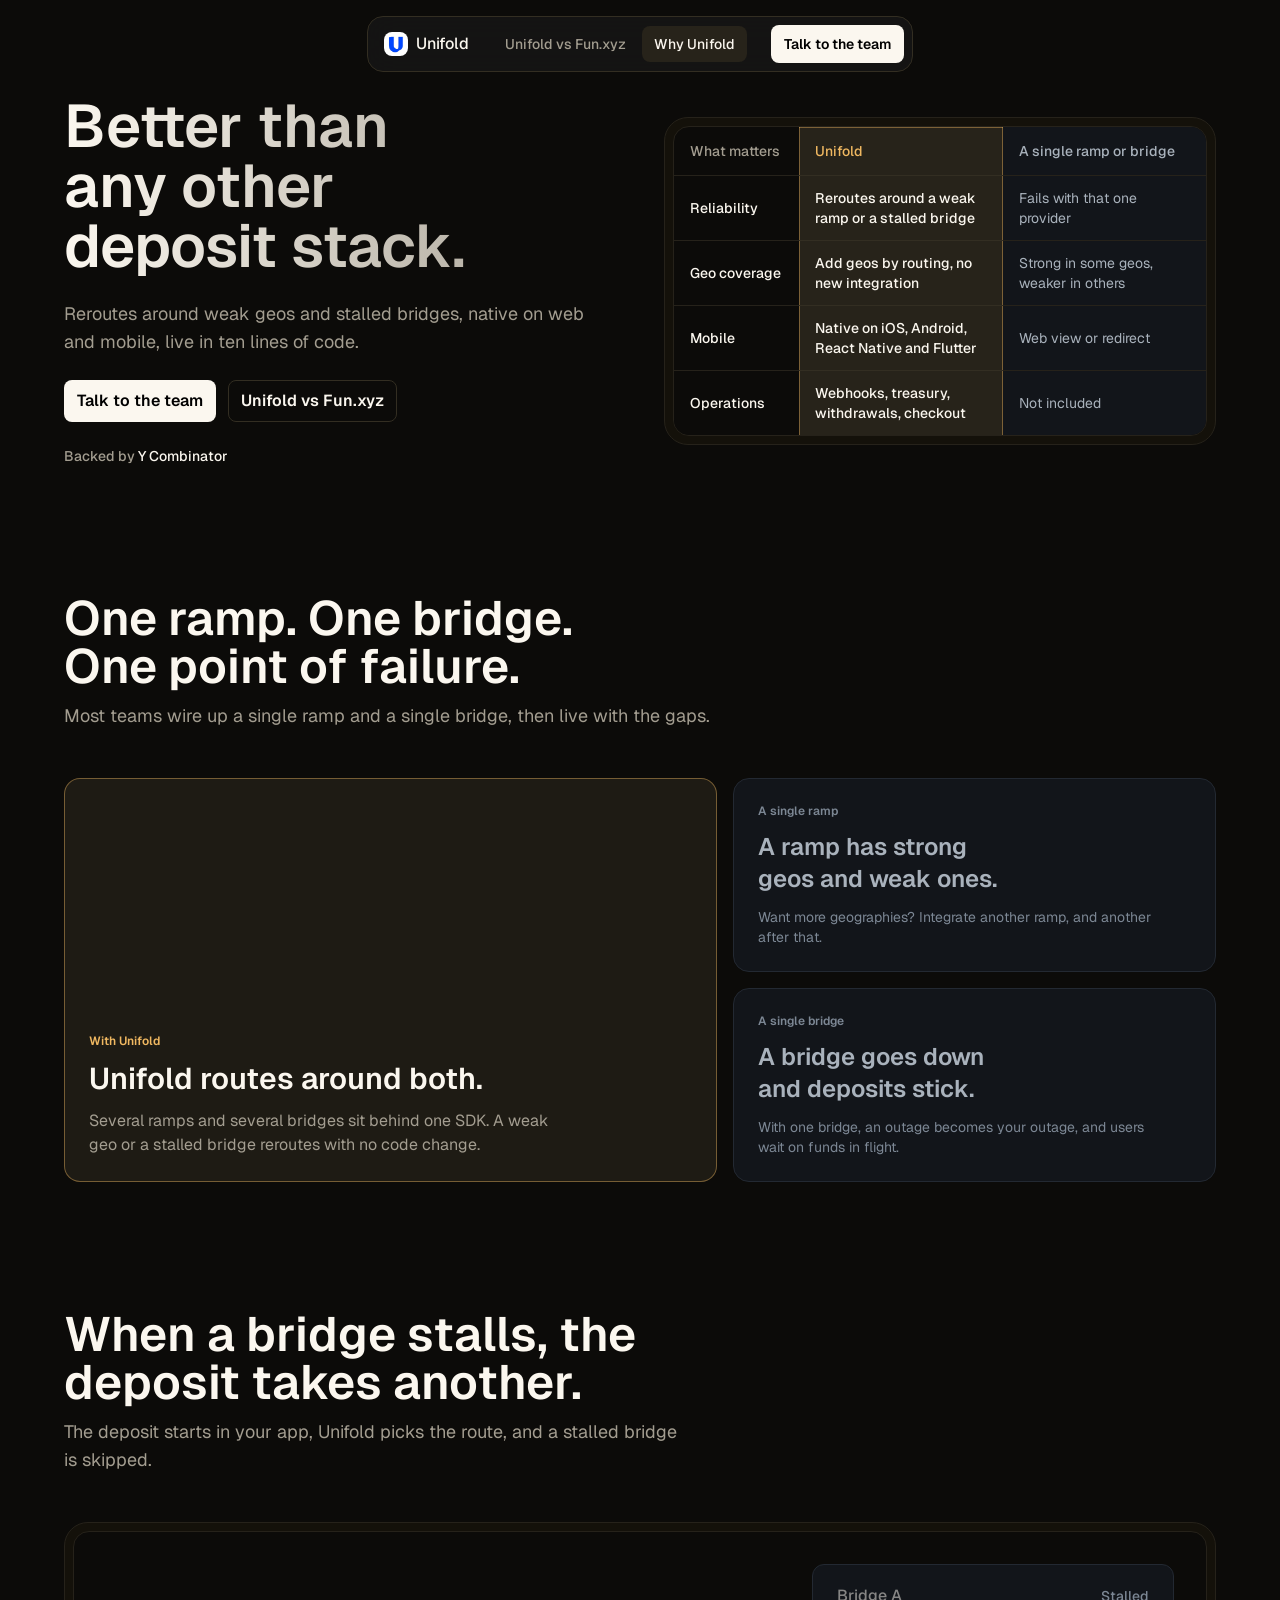
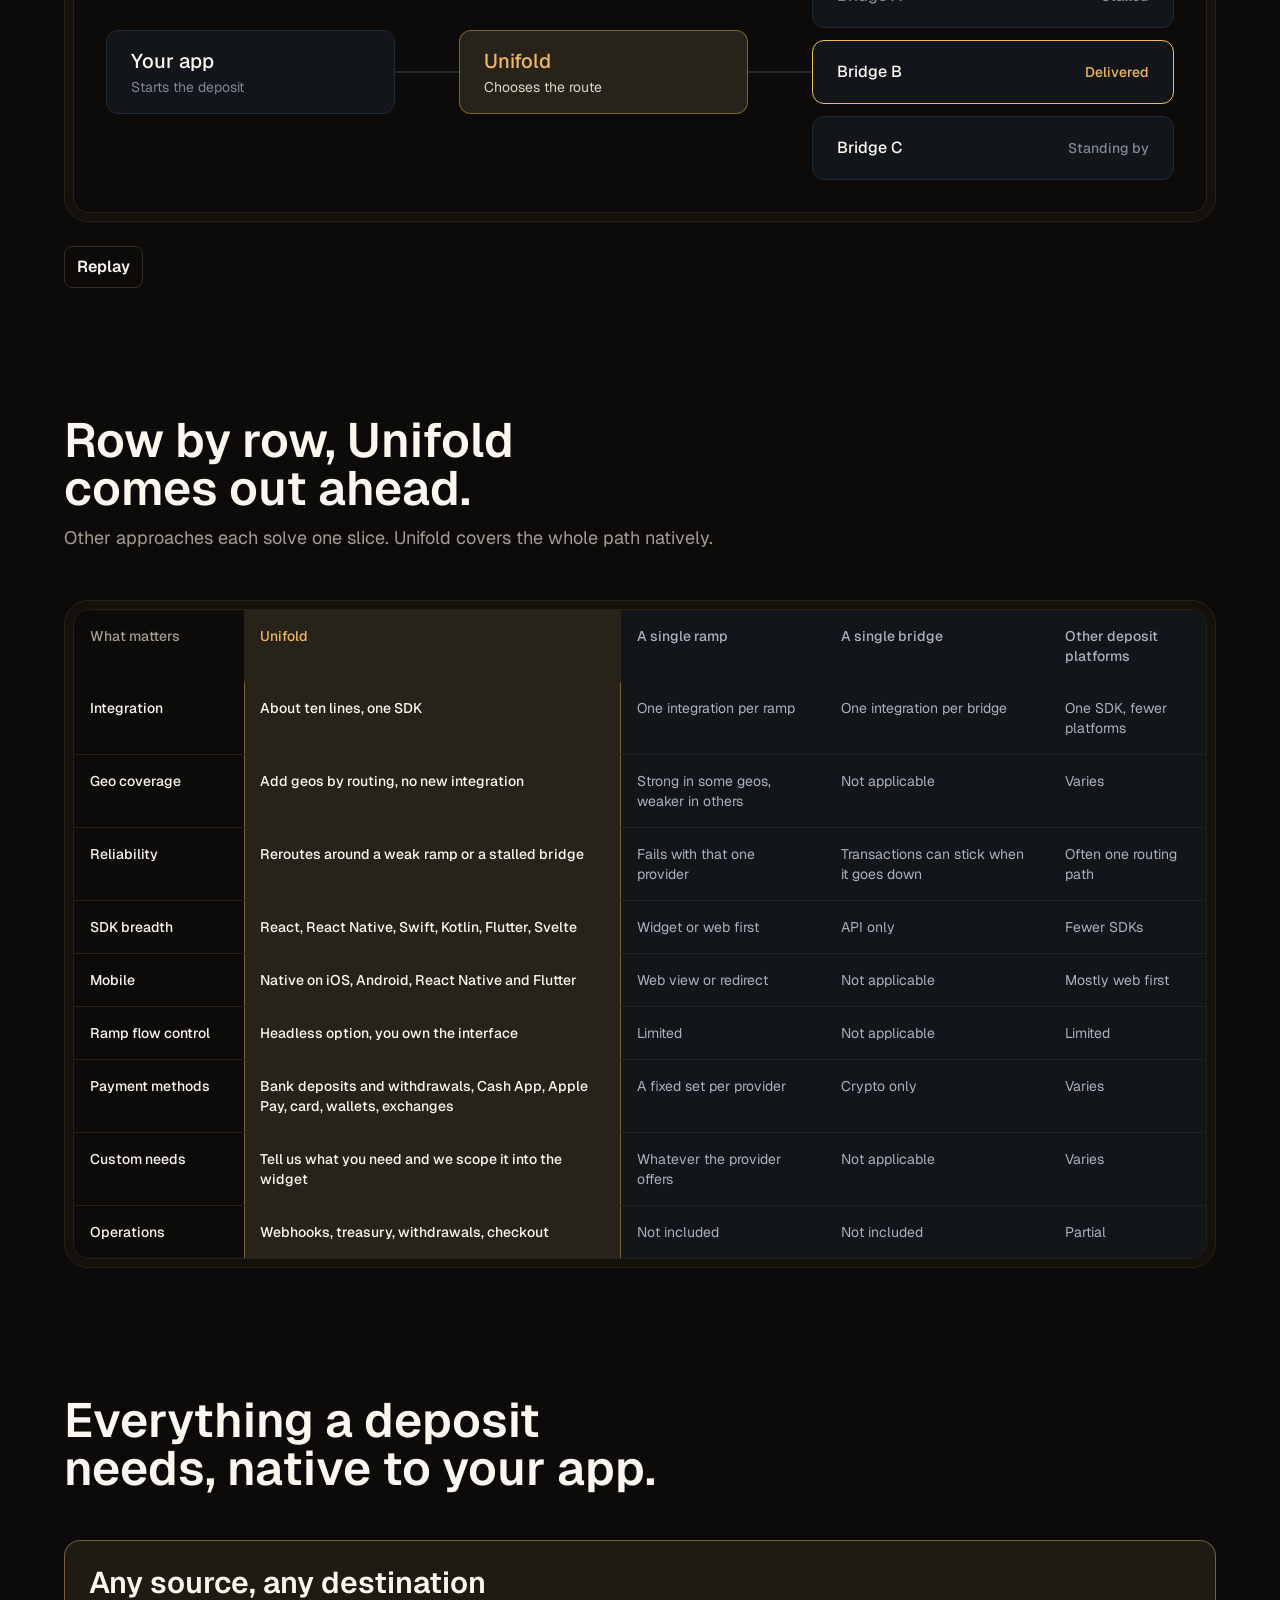
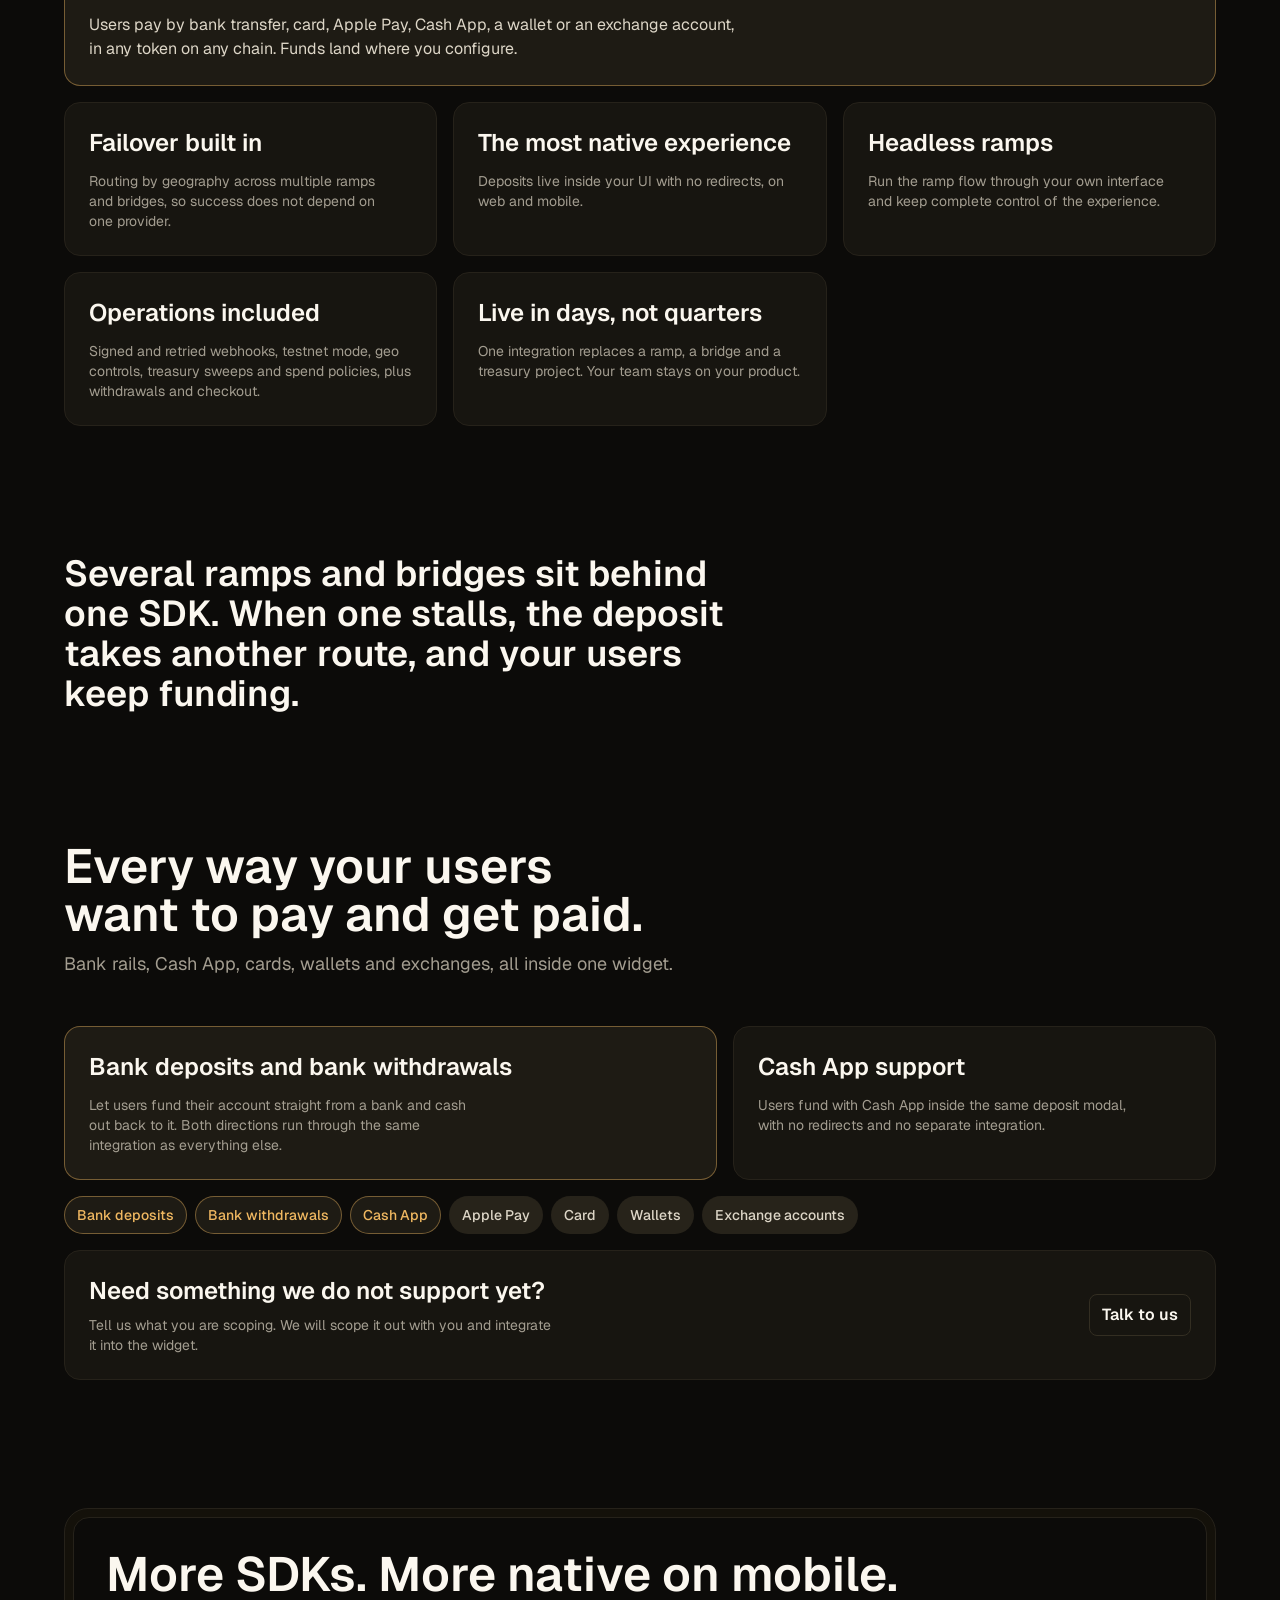
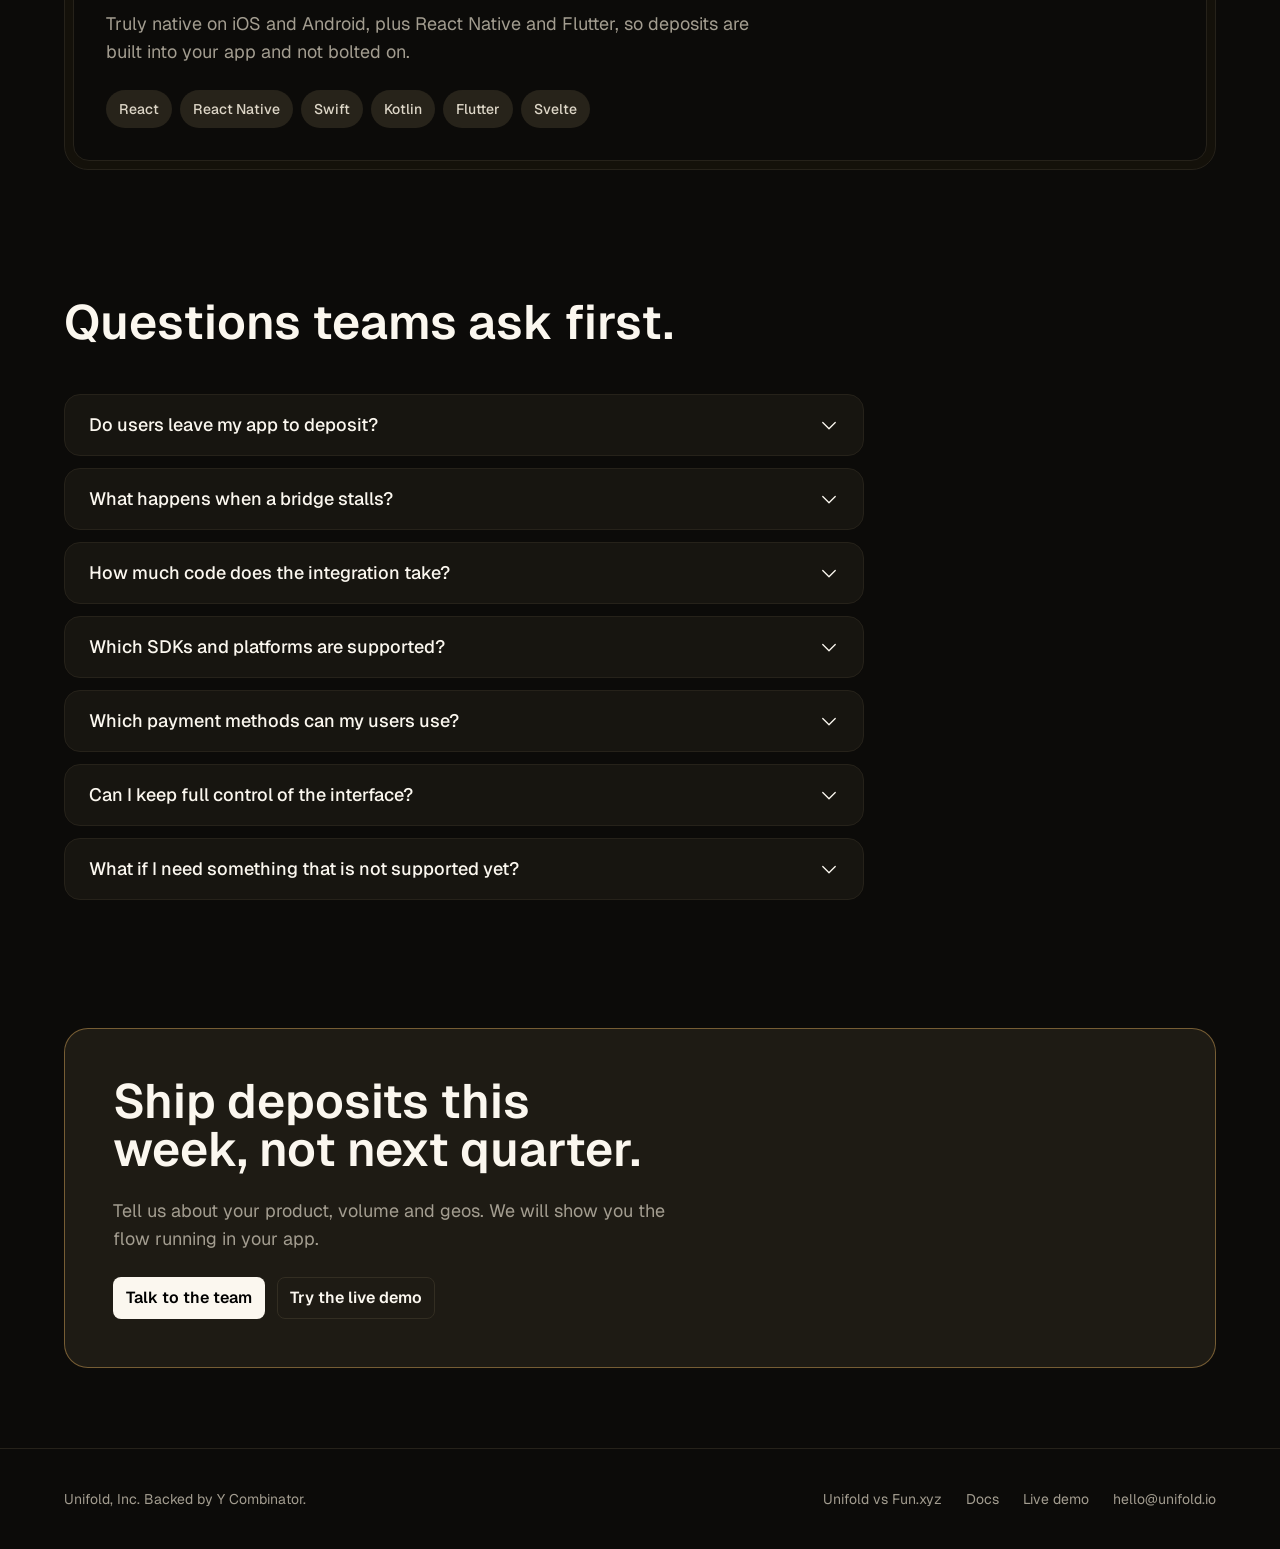
==== commit e1f4fd63: "Make Why Unifold the landing page, fix spacing and mobile, add warm/cool system Co-Authored-By: Clau" ====
--- a/index.html
+++ b/index.html
@@ -4,11 +4,11 @@
 <meta charset="utf-8">
 <meta name="viewport" content="width=device-width, initial-scale=1, viewport-fit=cover">
 <meta name="robots" content="noindex, nofollow">
-<title>Unifold vs Fun.xyz</title>
-<meta name="description" content="Unifold vs Fun.xyz: headless, mobile native onramping with the best approval rates across the US and EU.">
-<meta property="og:title" content="Unifold vs Fun.xyz">
-<meta property="og:description" content="Headless, mobile native onramping with the best approval rates across the US and EU.">
-<meta name="theme-color" content="#000000">
+<title>Unifold: better than any other deposit stack</title>
+<meta name="description" content="Unifold deposit infrastructure compared with a single ramp, a single bridge and other deposit platforms.">
+<meta property="og:title" content="Unifold: better than any other deposit stack">
+<meta property="og:description" content="Unifold deposit infrastructure compared with a single ramp, a single bridge and other deposit platforms.">
+<meta name="theme-color" content="#0C0B09">
 <link rel="icon" href="flows/unifold-logo.png">
 <script>document.documentElement.className+=" js"</script>
 <link rel="preconnect" href="https://fonts.googleapis.com">
@@ -23,81 +23,185 @@
   <div class="nav-bar">
     <a class="brand title-3" href="index.html"><img src="flows/unifold-logo.png" alt="">Unifold</a>
     <nav class="nav-links title-4" aria-label="Primary">
-      <a href="index.html" aria-current="page">Unifold vs Fun.xyz</a>
-      <a href="unifold.html">Why Unifold</a>
+      <a href="compare.html">Unifold vs Fun.xyz</a>
+      <a href="index.html" aria-current="page">Why Unifold</a>
     </nav>
     <a class="btn btn-primary button-sm" href="mailto:hello@unifold.io">Talk to the team</a>
     <button class="nav-toggle" id="navToggle" type="button" aria-expanded="false" aria-controls="menu" aria-label="Open menu"><span></span><span></span></button>
   </div>
 </header>
 <nav class="menu" id="menu" aria-label="Mobile">
-  <a class="heading-4" style="--i:0" href="index.html" aria-current="page">Unifold vs Fun.xyz</a>
-  <a class="heading-4" style="--i:1" href="unifold.html">Why Unifold</a>
+  <a class="heading-4" style="--i:0" href="compare.html">Unifold vs Fun.xyz</a>
+  <a class="heading-4" style="--i:1" href="index.html" aria-current="page">Why Unifold</a>
   <a class="heading-4" style="--i:2" href="https://demo.unifold.io" target="_blank" rel="noopener">Live demo</a>
   <a class="btn btn-primary button-md" style="--i:3" href="mailto:hello@unifold.io">Talk to the team</a>
 </nav>
 
 <main id="main">
-<section class="wrap hero">
+<section class="wrap hero even">
   <div class="hero-copy">
-    <h1 class="display" style="--i:0">Headless onramping,<br>native to your app.</h1>
-    <p class="lede" style="--i:1">A full headless onramp inside your mobile app, with the best approval rates across the US and EU.</p>
+    <h1 class="display" style="--i:0">Better than any other<br>deposit stack.</h1>
+    <p class="lede" style="--i:1">Reroutes around weak geos and stalled bridges, native on web and mobile, live in ten lines of code.</p>
     <div class="cta" style="--i:2">
       <a class="btn btn-primary button-md" href="mailto:hello@unifold.io">Talk to the team</a>
-      <a class="btn btn-ghost button-md" href="#compare">See the comparison</a>
-    </div>
-    <p class="proof caption-1" style="--i:3"><span>Live in <b>Legend.trade</b>, <b>Liquid</b> and <b>Courtyard</b></span><span>Backed by <b>Y Combinator</b></span></p>
-  </div>
-  <div class="stage" style="--i:2">
-    <div class="phone" id="phone"><video id="heroVid" src="flows/headless-uni.mp4" autoplay muted loop playsinline preload="auto" aria-label="Unifold Apple Pay flow recorded on a phone"></video></div>
+      <a class="btn btn-ghost button-md" href="compare.html">Unifold vs Fun.xyz</a>
+    </div>
+    <p class="proof caption-1" style="--i:3"><span>Backed by <b>Y Combinator</b></span></p>
+  </div>
+  <div class="hero-board" style="--i:3">
+    <div class="mat">
+      <div class="board" role="table" aria-label="Unifold compared with a single ramp or bridge">
+        <div class="cols hd title-4" role="row"><div class="lab" role="columnheader">What matters</div><div class="u" role="columnheader">Unifold</div><div class="f" role="columnheader">A single ramp or bridge</div></div>
+        <div class="cols vrow" role="row"><div class="cell lab title-4" role="rowheader">Reliability</div><div class="cell u body-5" role="cell">Reroutes around a weak ramp or a stalled bridge</div><div class="cell f body-6" role="cell">Fails with that one provider</div></div>
+        <div class="cols vrow" role="row"><div class="cell lab title-4" role="rowheader">Geo coverage</div><div class="cell u body-5" role="cell">Add geos by routing, no new integration</div><div class="cell f body-6" role="cell">Strong in some geos, weaker in others</div></div>
+        <div class="cols vrow" role="row"><div class="cell lab title-4" role="rowheader">Mobile</div><div class="cell u body-5" role="cell">Native on iOS, Android, React Native and Flutter</div><div class="cell f body-6" role="cell">Web view or redirect</div></div>
+        <div class="cols vrow" role="row"><div class="cell lab title-4" role="rowheader">Operations</div><div class="cell u body-5" role="cell">Webhooks, treasury, withdrawals, checkout</div><div class="cell f body-6" role="cell">Not included</div></div>
+      </div>
+    </div>
   </div>
 </section>
 
 <section class="wrap section" id="why">
-  <div class="sec-head reveal"><h2 class="section-title">Built for apps, not redirects.</h2></div>
+  <div class="sec-head reveal">
+    <h2 class="section-title">One ramp. One bridge. One point of failure.</h2>
+    <p class="lede">Most teams wire up a single ramp and a single bridge, then live with the gaps.</p>
+  </div>
   <div class="bento">
-    <article class="tile hot tall reveal" style="--i:1">
-      <h3 class="heading-5">Fully headless, native to your mobile app.</h3>
-      <p class="body-6">Unifold offers a full onramping experience in the style of Fomo that lives inside your app, with no redirect to a third party widget.</p>
-      <img class="shot" src="flows/providers-uni.png" alt="Unifold deposit sheet listing card, Apple Pay, Google Pay, Cash App and bank transfer" loading="lazy">
-    </article>
-    <article class="tile reveal" style="--i:2">
-      <h3 class="heading-5">Best approval rates across the US and EU.</h3>
-      <div class="vs">
-        <div><span class="heading-2 big">High</span><span class="caption-3 muted">Unifold</span></div>
-        <div class="off"><span class="heading-2 big">Low</span><span class="caption-3 muted">Fun.xyz</span></div>
+    <article class="tile hot tall end reveal">
+      <span class="eyebrow u caption-3">With Unifold</span>
+      <h3 class="heading-4">Unifold routes around both.</h3>
+      <p class="body-3">Several ramps and several bridges sit behind one SDK. A weak geo or a stalled bridge reroutes with no code change.</p>
+    </article>
+    <article class="tile cool reveal" style="--i:1">
+      <span class="eyebrow f caption-3">A single ramp</span>
+      <h3 class="heading-5">A ramp has strong geos and weak ones.</h3>
+      <p class="body-6">Want more geographies? Integrate another ramp, and another after that.</p>
+    </article>
+    <article class="tile cool reveal" style="--i:2">
+      <span class="eyebrow f caption-3">A single bridge</span>
+      <h3 class="heading-5">A bridge goes down and deposits stick.</h3>
+      <p class="body-6">With one bridge, an outage becomes your outage, and users wait on funds in flight.</p>
+    </article>
+  </div>
+</section>
+
+<section class="wrap section" id="routing">
+  <div class="sec-head reveal">
+    <h2 class="section-title">When a bridge stalls, the deposit takes another.</h2>
+    <p class="lede">The deposit starts in your app, Unifold picks the route, and a stalled bridge is skipped.</p>
+  </div>
+  <div class="mat reveal"><div class="board pad">
+    <div class="route" id="route" role="img" aria-label="Diagram: a deposit goes from your app to Unifold, Bridge A stalls, and the deposit is delivered through Bridge B">
+      <div class="node"><span class="title-1">Your app</span><small class="caption-2">Starts the deposit</small></div>
+      <div class="r-link"></div>
+      <div class="node uni"><span class="title-1 nm">Unifold</span><small class="caption-2">Chooses the route</small></div>
+      <div class="r-link"></div>
+      <div class="r-bridges">
+        <div class="node bridge a"><span class="title-3 nm">Bridge A</span><span class="st caption-1 t1">Trying</span><span class="st caption-1 t2">Stalled</span></div>
+        <div class="node bridge b"><span class="title-3 nm">Bridge B</span><span class="st caption-1 t1">Standing by</span><span class="st caption-1 t2">Delivered</span></div>
+        <div class="node bridge c"><span class="title-3 nm">Bridge C</span><span class="st caption-1 t1">Standing by</span></div>
       </div>
-      <p class="body-6">Credit card approvals.</p>
-    </article>
-    <article class="tile reveal" style="--i:3">
-      <h3 class="heading-5">Fun isn’t live on any mobile apps.</h3>
-      <p class="body-6">Unifold is already live in 3+, including Legend.trade, Liquid and Courtyard.</p>
-    </article>
+    </div>
+  </div></div>
+  <button class="btn btn-ghost button-md replay" id="replay" type="button">Replay</button>
+</section>
+
+<section class="wrap section" id="compare">
+  <div class="sec-head reveal">
+    <h2 class="section-title">Row by row, Unifold comes out ahead.</h2>
+    <p class="lede">Other approaches each solve one slice. Unifold covers the whole path natively.</p>
+  </div>
+  <div class="mat reveal"><div class="board scroll">
+    <table class="cmp">
+      <thead>
+        <tr>
+          <th scope="col">What matters</th>
+          <th scope="col" class="us">Unifold</th>
+          <th scope="col">A single ramp</th>
+          <th scope="col">A single bridge</th>
+          <th scope="col">Other deposit platforms</th>
+        </tr>
+      </thead>
+      <tbody>
+        <tr><th scope="row">Integration</th><td class="us" data-label="Unifold">About ten lines, one SDK</td><td data-label="A single ramp">One integration per ramp</td><td data-label="A single bridge">One integration per bridge</td><td data-label="Other deposit platforms">One SDK, fewer platforms</td></tr>
+        <tr><th scope="row">Geo coverage</th><td class="us" data-label="Unifold">Add geos by routing, no new integration</td><td data-label="A single ramp">Strong in some geos, weaker in others</td><td data-label="A single bridge">Not applicable</td><td data-label="Other deposit platforms">Varies</td></tr>
+        <tr><th scope="row">Reliability</th><td class="us" data-label="Unifold">Reroutes around a weak ramp or a stalled bridge</td><td data-label="A single ramp">Fails with that one provider</td><td data-label="A single bridge">Transactions can stick when it goes down</td><td data-label="Other deposit platforms">Often one routing path</td></tr>
+        <tr><th scope="row">SDK breadth</th><td class="us" data-label="Unifold">React, React Native, Swift, Kotlin, Flutter, Svelte</td><td data-label="A single ramp">Widget or web first</td><td data-label="A single bridge">API only</td><td data-label="Other deposit platforms">Fewer SDKs</td></tr>
+        <tr><th scope="row">Mobile</th><td class="us" data-label="Unifold">Native on iOS, Android, React Native and Flutter</td><td data-label="A single ramp">Web view or redirect</td><td data-label="A single bridge">Not applicable</td><td data-label="Other deposit platforms">Mostly web first</td></tr>
+        <tr><th scope="row">Ramp flow control</th><td class="us" data-label="Unifold">Headless option, you own the interface</td><td data-label="A single ramp">Limited</td><td data-label="A single bridge">Not applicable</td><td data-label="Other deposit platforms">Limited</td></tr>
+        <tr><th scope="row">Payment methods</th><td class="us" data-label="Unifold">Bank deposits and withdrawals, Cash App, Apple Pay, card, wallets, exchanges</td><td data-label="A single ramp">A fixed set per provider</td><td data-label="A single bridge">Crypto only</td><td data-label="Other deposit platforms">Varies</td></tr>
+        <tr><th scope="row">Custom needs</th><td class="us" data-label="Unifold">Tell us what you need and we scope it into the widget</td><td data-label="A single ramp">Whatever the provider offers</td><td data-label="A single bridge">Not applicable</td><td data-label="Other deposit platforms">Varies</td></tr>
+        <tr><th scope="row">Operations</th><td class="us" data-label="Unifold">Webhooks, treasury, withdrawals, checkout</td><td data-label="A single ramp">Not included</td><td data-label="A single bridge">Not included</td><td data-label="Other deposit platforms">Partial</td></tr>
+      </tbody>
+    </table>
+  </div></div>
+</section>
+
+<section class="wrap section" id="benefits">
+  <div class="sec-head reveal"><h2 class="section-title">Everything a deposit needs, native to your app.</h2></div>
+  <div class="feat-grid">
+    <article class="tile hot lead reveal"><h3 class="heading-4">Any source, any destination</h3><p class="body-3">Users pay by bank transfer, card, Apple Pay, Cash App, a wallet or an exchange account, in any token on any chain. Funds land where you configure.</p></article>
+    <article class="tile reveal" style="--i:1"><h3 class="heading-5">Failover built in</h3><p class="body-6">Routing by geography across multiple ramps and bridges, so success does not depend on one provider.</p></article>
+    <article class="tile reveal" style="--i:2"><h3 class="heading-5">The most native experience</h3><p class="body-6">Deposits live inside your UI with no redirects, on web and mobile.</p></article>
+    <article class="tile reveal" style="--i:3"><h3 class="heading-5">Headless ramps</h3><p class="body-6">Run the ramp flow through your own interface and keep complete control of the experience.</p></article>
+    <article class="tile reveal"><h3 class="heading-5">Operations included</h3><p class="body-6">Signed and retried webhooks, testnet mode, geo controls, treasury sweeps and spend policies, plus withdrawals and checkout.</p></article>
+    <article class="tile reveal" style="--i:1"><h3 class="heading-5">Live in days, not quarters</h3><p class="body-6">One integration replaces a ramp, a bridge and a treasury project. Your team stays on your product.</p></article>
   </div>
 </section>
 
 <section class="wrap tagline" aria-label="Why Unifold">
-  <p class="heading-3" data-tagline>Your users never leave your app to fund an account. Unifold keeps the whole deposit native, from the first tap to the last confirmation.</p>
-</section>
-
-<section class="wrap section" id="compare">
-  <div class="sec-head reveal"><h2 class="section-title">Fun.xyz and Unifold, row by row.</h2></div>
-  <div class="mat reveal">
-    <div class="board">
-      <div class="cols hd title-3">
-        <div class="lab title-4">Feature</div>
-        <div class="f"><img class="logo" src="flows/fun-logo.png" alt="">Fun.xyz</div>
-        <div class="u"><img class="logo" src="flows/unifold-logo.png" alt="">Unifold</div>
-      </div>
-      <div id="chart" role="list"></div>
-    </div>
-    <p class="cap-out caption-2">Tap any row with a play button to compare the flows side by side</p>
-  </div>
-</section>
-
-<section class="wrap section" style="padding-bottom:var(--s-900)">
+  <p class="heading-3" data-tagline>Several ramps and bridges sit behind one SDK. When one stalls, the deposit takes another route, and your users keep funding.</p>
+</section>
+
+<section class="wrap section" id="methods">
+  <div class="sec-head reveal">
+    <h2 class="section-title">Every way your users want to pay and get paid.</h2>
+    <p class="lede">Bank rails, Cash App, cards, wallets and exchanges, all inside one widget.</p>
+  </div>
+  <div class="methods">
+    <article class="tile hot reveal">
+      <h3 class="heading-5">Bank deposits and bank withdrawals</h3>
+      <p class="body-6">Let users fund their account straight from a bank and cash out back to it. Both directions run through the same integration as everything else.</p>
+    </article>
+    <article class="tile reveal" style="--i:1">
+      <h3 class="heading-5">Cash App support</h3>
+      <p class="body-6">Users fund with Cash App inside the same deposit modal, with no redirects and no separate integration.</p>
+    </article>
+    <div class="pills reveal body-5">
+      <span class="pill on">Bank deposits</span><span class="pill on">Bank withdrawals</span><span class="pill on">Cash App</span>
+      <span class="pill">Apple Pay</span><span class="pill">Card</span><span class="pill">Wallets</span><span class="pill">Exchange accounts</span>
+    </div>
+    <div class="ask reveal">
+      <div><h3 class="heading-5">Need something we do not support yet?</h3><p class="body-6">Tell us what you are scoping. We will scope it out with you and integrate it into the widget.</p></div>
+      <a class="btn btn-ghost button-md" href="mailto:hello@unifold.io">Talk to us</a>
+    </div>
+  </div>
+</section>
+
+<section class="wrap section" id="sdks">
+  <div class="mat reveal"><div class="board pad">
+    <h2 class="section-title">More SDKs. More native on mobile.</h2>
+    <p class="lede">Truly native on iOS and Android, plus React Native and Flutter, so deposits are built into your app and not bolted on.</p>
+    <div class="pills body-5"><span class="pill">React</span><span class="pill">React Native</span><span class="pill">Swift</span><span class="pill">Kotlin</span><span class="pill">Flutter</span><span class="pill">Svelte</span></div>
+  </div></div>
+</section>
+
+<section class="wrap section" id="faq">
+  <div class="sec-head reveal"><h2 class="section-title">Questions teams ask first.</h2></div>
+  <div class="faq reveal">
+    <details><summary class="title-2"><span>Do users leave my app to deposit?</span><svg viewBox="0 0 256 256" fill="currentColor" aria-hidden="true"><path d="M213.66,101.66l-80,80a8,8,0,0,1-11.32,0l-80-80A8,8,0,0,1,53.66,90.34L128,164.69l74.34-74.35a8,8,0,0,1,11.32,11.32Z"/></svg></summary><p class="ans body-3">No. Deposits live inside your UI with no redirects, on web and mobile.</p></details>
+    <details><summary class="title-2"><span>What happens when a bridge stalls?</span><svg viewBox="0 0 256 256" fill="currentColor" aria-hidden="true"><path d="M213.66,101.66l-80,80a8,8,0,0,1-11.32,0l-80-80A8,8,0,0,1,53.66,90.34L128,164.69l74.34-74.35a8,8,0,0,1,11.32,11.32Z"/></svg></summary><p class="ans body-3">Unifold skips it and routes the deposit through another bridge. A weak geo or a stalled bridge reroutes with no code change.</p></details>
+    <details><summary class="title-2"><span>How much code does the integration take?</span><svg viewBox="0 0 256 256" fill="currentColor" aria-hidden="true"><path d="M213.66,101.66l-80,80a8,8,0,0,1-11.32,0l-80-80A8,8,0,0,1,53.66,90.34L128,164.69l74.34-74.35a8,8,0,0,1,11.32,11.32Z"/></svg></summary><p class="ans body-3">About ten lines with one SDK. It replaces a separate integration for each ramp and each bridge.</p></details>
+    <details><summary class="title-2"><span>Which SDKs and platforms are supported?</span><svg viewBox="0 0 256 256" fill="currentColor" aria-hidden="true"><path d="M213.66,101.66l-80,80a8,8,0,0,1-11.32,0l-80-80A8,8,0,0,1,53.66,90.34L128,164.69l74.34-74.35a8,8,0,0,1,11.32,11.32Z"/></svg></summary><p class="ans body-3">React, React Native, Swift, Kotlin, Flutter and Svelte, with native experiences on iOS and Android.</p></details>
+    <details><summary class="title-2"><span>Which payment methods can my users use?</span><svg viewBox="0 0 256 256" fill="currentColor" aria-hidden="true"><path d="M213.66,101.66l-80,80a8,8,0,0,1-11.32,0l-80-80A8,8,0,0,1,53.66,90.34L128,164.69l74.34-74.35a8,8,0,0,1,11.32,11.32Z"/></svg></summary><p class="ans body-3">Bank deposits and withdrawals, Cash App, Apple Pay, card, wallets and exchange accounts, in any token on any chain.</p></details>
+    <details><summary class="title-2"><span>Can I keep full control of the interface?</span><svg viewBox="0 0 256 256" fill="currentColor" aria-hidden="true"><path d="M213.66,101.66l-80,80a8,8,0,0,1-11.32,0l-80-80A8,8,0,0,1,53.66,90.34L128,164.69l74.34-74.35a8,8,0,0,1,11.32,11.32Z"/></svg></summary><p class="ans body-3">Yes. The headless option runs the ramp flow through your own interface.</p></details>
+    <details><summary class="title-2"><span>What if I need something that is not supported yet?</span><svg viewBox="0 0 256 256" fill="currentColor" aria-hidden="true"><path d="M213.66,101.66l-80,80a8,8,0,0,1-11.32,0l-80-80A8,8,0,0,1,53.66,90.34L128,164.69l74.34-74.35a8,8,0,0,1,11.32,11.32Z"/></svg></summary><p class="ans body-3">Tell us what you are scoping. We will scope it out with you and integrate it into the widget.</p></details>
+  </div>
+</section>
+
+<section class="wrap section last">
   <div class="close reveal">
-    <h2 class="section-title">See it running in your app.</h2>
+    <h2 class="section-title">Ship deposits this week, not next quarter.</h2>
     <p>Tell us about your product, volume and geos. We will show you the flow running in your app.</p>
     <div class="cta">
       <a class="btn btn-primary button-md" href="mailto:hello@unifold.io">Talk to the team</a>
@@ -110,146 +214,24 @@
 <footer>
   <div class="wrap caption-2">
     <div>Unifold, Inc. Backed by Y Combinator.</div>
-    <nav aria-label="Footer"><a href="unifold.html">Why Unifold</a><a href="https://docs.unifold.io">Docs</a><a href="https://demo.unifold.io" target="_blank" rel="noopener">Live demo</a><a href="mailto:hello@unifold.io">hello@unifold.io</a></nav>
+    <nav aria-label="Footer"><a href="compare.html">Unifold vs Fun.xyz</a><a href="https://docs.unifold.io">Docs</a><a href="https://demo.unifold.io" target="_blank" rel="noopener">Live demo</a><a href="mailto:hello@unifold.io">hello@unifold.io</a></nav>
   </div>
 </footer>
 
-<div class="veil" id="veil" aria-hidden="true">
-  <div class="sheet" role="dialog" aria-modal="true" aria-labelledby="vt">
-    <div class="sheet-top">
-      <button class="nav-btn" id="prev" type="button" aria-label="Previous row"><svg viewBox="0 0 256 256" fill="currentColor"><path d="M168.49,199.51a12,12,0,0,1-17,17l-80-80a12,12,0,0,1,0-17l80-80a12,12,0,0,1,17,17L97,128Z"/></svg></button>
-      <button class="nav-btn" id="next" type="button" aria-label="Next row"><svg viewBox="0 0 256 256" fill="currentColor"><path d="M184.49,136.49l-80,80a12,12,0,0,1-17-17L159,128,87.51,56.49a12,12,0,1,1,17-17l80,80A12,12,0,0,1,184.49,136.49Z"/></svg></button>
-      <h2 class="heading-5" id="vt"></h2>
-      <button class="nav-btn" id="close" type="button" aria-label="Close"><svg viewBox="0 0 256 256" fill="currentColor"><path d="M208.49,191.51a12,12,0,0,1-17,17L128,145,64.49,208.49a12,12,0,0,1-17-17L111,128,47.51,64.49a12,12,0,0,1,17-17L128,111l63.51-63.51a12,12,0,0,1,17,17L145,128Z"/></svg></button>
-    </div>
-    <div class="pair" id="pair"></div>
-  </div>
-</div>
+<div class="dock" id="dock"><a class="btn btn-primary button-md" href="mailto:hello@unifold.io">Talk to the team</a></div>
 
 <script src="site.js" defer></script>
 <script>
-(function(){
-  /* Recordings shown in the window that opens when a row is clicked.
-     MEDIA.<rowId> = {fun:{...}, uni:{...}}. Video: {url,type:"video"}. Image or GIF: {url,type:"image"}.
-     Several screenshots on one side: {multi:[{url,alt}, ...]}.  Row ids: providers, headless, bridge */
-  var MEDIA={
-    bridge:{
-      fun:{multi:[
-        {url:"flows/bridge-fun-1.png", alt:"Rancune on X: bridging is insanely slow; I would use debridge/relay instead of fun.xyz"},
-        {url:"flows/bridge-fun-2.png", alt:"Kyle Samani on X: Fun powers Polymarket and many others but SVM support right now is not where it needs to be"},
-        {url:"flows/bridge-fun-3.png", alt:"TD26 on X: a small withdrawal to RH never arrived, day 4 with no solution, and support only replies a day later to tell them to wait"}
-      ]}
-    },
-    providers:{ uni:{url:"flows/providers-uni.png", type:"image"} },
-    headless:{ fun:{url:"flows/headless-fun.webp", type:"image"}, uni:{url:"flows/headless-uni.mp4", type:"video"} }
-  };
-  var LOGO={fun:"flows/fun-logo.png",uni:"flows/unifold-logo.png"};
-
-  /* Phosphor icons */
-  var YES='<svg class="ic yes" viewBox="0 0 256 256" fill="currentColor" aria-hidden="true"><path d="M128,24A104,104,0,1,0,232,128,104.11,104.11,0,0,0,128,24Zm49.53,85.78-58.67,56a8,8,0,0,1-11,0l-29.33-28a8,8,0,1,1,11-11.64l23.8,22.72,53.17-50.72a8,8,0,1,1,11,11.64Z"/></svg>';
-  var NO='<svg class="ic no" viewBox="0 0 256 256" fill="currentColor" aria-hidden="true"><path d="M128,24A104,104,0,1,0,232,128,104.11,104.11,0,0,0,128,24Zm0,192a88,88,0,1,1,88-88A88.1,88.1,0,0,1,128,216Zm37.66-125.66a8,8,0,0,1,0,11.32L139.31,128l26.35,26.34a8,8,0,0,1-11.32,11.32L128,139.31l-26.34,26.35a8,8,0,0,1-11.32-11.32L116.69,128,90.34,101.66a8,8,0,0,1,11.32-11.32L128,116.69l26.34-26.35A8,8,0,0,1,165.66,90.34Z"/></svg>';
-  var PLAY='<svg viewBox="0 0 256 256" fill="currentColor" aria-hidden="true"><path d="M240,128a15.74,15.74,0,0,1-7.6,13.51L88.32,229.65a16,16,0,0,1-16.2.3A15.86,15.86,0,0,1,64,216.13V39.87a15.86,15.86,0,0,1,8.12-13.82,16,16,0,0,1,16.2.3L232.4,114.49A15.74,15.74,0,0,1,240,128Z"/></svg>';
-
-  function val(v,s){return '<span class="stack"><span class="heading-6 val">'+v+'</span>'+(s?'<span class="caption-4 sub-line">'+s+'</span>':'')+'</span>'}
-  function yes(s){return YES+(s?'<span class="body-6 sub-line">'+s+'</span>':'<span class="sr">Yes</span>')}
-  function no(s){return NO+(s?'<span class="body-6 sub-line">'+s+'</span>':'<span class="sr">No</span>')}
-  var ROWS=[
-    {id:"providers",label:"Ramp providers",f:val("1","Swapped"),u:val("3+","Coinbase, Stripe, Swapped, etc"),title:"Ramp providers",fc:"Swapped only",uc:"Coinbase, Stripe, Swapped, etc"},
-    {id:"lowkyc",nomedia:true,label:"Low or no KYC",f:no("Redirects to Swapped widget"),u:yes("Stripe, Coinbase"),title:"Low or no KYC",fc:"Swapped doesn't offer low or no KYC. Often a redirect to the Swapped widget",uc:"Stripe US/EU, Coinbase US"},
-    {id:"approval",nomedia:true,label:"Approval rates",f:val("Low","Credit card approvals"),u:val("High","Credit card approvals"),title:"Approval rates",fc:"Low credit card approval rates. Swapped has no MiCA license and uses a different provider for MiCA",uc:"High credit card approval rates. Stripe has the highest approval rates"},
-    {id:"headless",label:"Apple Pay",f:no("Not headless"),u:val("Headless","Via Coinbase, same experience as Fomo"),title:"Apple Pay",fc:"Not headless",uc:"Headless via Coinbase, same experience as Fomo"},
-    {id:"sdk",nomedia:true,label:"SDK support",f:'<span class="body-6 sub-line">Not confirmed</span>',u:YES+'<span class="body-6 sub-line">React, React Native, Swift, Kotlin, Flutter, Svelte</span>',title:"SDK support",fc:"Not confirmed",uc:"React, React Native, Swift, Kotlin, Flutter and Svelte"},
-    {id:"mobile",nomedia:true,label:"Live in mobile apps",f:val("None"),u:val("3+","Legend.trade, Liquid, Courtyard, etc"),title:"Mobile apps",fc:"No live mobile apps",uc:"Legend.trade, Liquid, Courtyard and more"},
-    {id:"bridge",label:"Bridge speed",f:val("Slow"),u:val("Fast"),title:"Bridge speed",fc:"Rancune (@Rancune_eth) and Kyle Samani (@KyleSamani) on Fun.xyz; TD26 (@TD26_) on Lighter",uc:"Fast"},
-    {id:"fees",nomedia:true,label:"Onramp fees",f:val("4%","Including spread, FX costs, etc"),u:val("From 2.5%","Depends on the provider. No monthly fee commitment"),title:"Onramp fees",fc:"",uc:""},
-    {id:"assets",nomedia:true,label:"Asset support",f:val("22 assets","12 chains"),u:val("30+ assets","11+ chains"),title:"Asset support",fc:"",uc:""},
-    {id:"cashapp",nomedia:true,label:"Cash App",f:no(),u:yes(),title:"Cash App",fc:"",uc:"Cash App deposit",nofun:true},
-    {id:"bankout",nomedia:true,label:"Bank withdrawals",f:no(),u:yes(),title:"Bank withdrawals",fc:"",uc:"Withdraw from the app to a bank account in 60+ countries",nofun:true}
-  ];
-
-  var chart=document.getElementById("chart");
-  ROWS.forEach(function(r,i){
-    var b=document.createElement(r.nomedia?"div":"button");
-    b.className="row"+(r.nomedia?" static":"");
-    if(r.nomedia){b.setAttribute("role","listitem");}else{b.type="button";b.setAttribute("aria-label",r.label+": open flows");}
-    b.innerHTML='<div class="cell lab title-4">'+r.label+'</div><div class="cell f">'+r.f+'</div><div class="cell u">'+r.u+(r.nomedia?'':'<span class="play" aria-hidden="true">'+PLAY+'</span>')+'</div>';
-    if(!r.nomedia)b.addEventListener("click",function(){b.classList.remove("fired");void b.offsetWidth;b.classList.add("fired");open(i,b)});
-    chart.appendChild(b);
-  });
-
-  var veil=document.getElementById("veil"),pair=document.getElementById("pair"),vt=document.getElementById("vt");
-  var cur=0,opener=null;
-
-  function emptyState(){
-    var d=document.createElement("div");d.className="empty";
-    d.innerHTML=PLAY+'<span class="body-5">Recording coming soon</span>';
-    return d;
-  }
-  function failed(frame,url){
-    frame.className="frame";frame.innerHTML="";
-    var d=document.createElement("div");d.className="empty";
-    d.innerHTML='<span class="body-5">This recording did not load.</span><span class="caption-2">Check that '+url+' is in the flows folder.</span>';
-    frame.appendChild(d);
-  }
-  function pane(side,r){
-    var name=side==="fun"?"Fun.xyz":"Unifold";
-    var div=document.createElement("div");div.className="pane "+(side==="fun"?"f":"u");
-    var h=document.createElement("h3");h.className="heading-6";
-    var lg=document.createElement("img");lg.src=LOGO[side];lg.alt="";h.appendChild(lg);h.appendChild(document.createTextNode(name));div.appendChild(h);
-    var frame=document.createElement("div");frame.className="frame";
-    var c=document.createElement("div");c.className="cap caption-2";c.textContent=side==="fun"?r.fc:r.uc;
-    if(side==="fun"&&r.nofun){frame.className="frame none";frame.textContent="Not offered";div.appendChild(frame);div.appendChild(c);return div;}
-    var src=MEDIA[r.id]&&MEDIA[r.id][side];
-    if(src&&src.multi){
-      frame.className="frame stack-f";
-      src.multi.forEach(function(m){var im=document.createElement("img");im.src=m.url;im.alt=m.alt;im.addEventListener("error",function(){im.remove()});frame.appendChild(im);});
-    }else if(src){media(frame,src.url,src.type);}
-    else{frame.appendChild(emptyState());}
-    div.appendChild(frame);div.appendChild(c);
-    return div;
-  }
-  function media(frame,url,type){
-    var el;
-    if(type==="video"){el=document.createElement("video");el.src=url;el.controls=true;el.muted=true;el.loop=true;el.autoplay=true;el.playsInline=true;}
-    else{el=document.createElement("img");el.src=url;el.alt="Flow recording";}
-    el.addEventListener("error",function(){failed(frame,url)});
-    frame.appendChild(el);
-  }
-  function render(i){
-    cur=(i+ROWS.length)%ROWS.length;var r=ROWS[cur];
-    vt.textContent=r.title;pair.innerHTML="";
-    pair.appendChild(pane("fun",r));pair.appendChild(pane("uni",r));
-  }
-  function open(i,from){
-    opener=from||null;render(i);
-    var sheet=veil.firstElementChild,pl=from&&(from.querySelector(".play")||from);
-    if(pl){var a=pl.getBoundingClientRect(),vw=window.innerWidth,vh=window.innerHeight,sw=Math.min(1240,vw-32),sh=Math.min(760,vh-32);
-      sheet.style.transformOrigin=(a.left+a.width/2-(vw-sw)/2)+"px "+(a.top+a.height/2-(vh-sh)/2)+"px";}
-    else sheet.style.transformOrigin="50% 50%";
-    veil.classList.add("open");veil.setAttribute("aria-hidden","false");document.getElementById("close").focus();
-  }
-  function close(){
-    veil.classList.remove("open");
-    setTimeout(function(){if(!veil.classList.contains("open"))[].forEach.call(pair.querySelectorAll("video"),function(v){v.pause()})},320);
-    veil.setAttribute("aria-hidden","true");if(opener)opener.focus();
-  }
-  document.getElementById("close").addEventListener("click",close);
-  document.getElementById("prev").addEventListener("click",function(){render(cur-1)});
-  document.getElementById("next").addEventListener("click",function(){render(cur+1)});
-  veil.addEventListener("click",function(e){if(e.target===veil)close()});
-  document.addEventListener("keydown",function(e){
-    if(!veil.classList.contains("open"))return;
-    if(e.key==="Escape")close();
-    else if(e.key==="ArrowLeft")render(cur-1);
-    else if(e.key==="ArrowRight")render(cur+1);
-  });
-
-  /* hero phone matches the recording's aspect ratio; reduced motion keeps the video paused with controls */
-  var reduce=window.matchMedia("(prefers-reduced-motion: reduce)").matches;
-  var vid=document.getElementById("heroVid"),phone=document.getElementById("phone");
-  function fit(){if(vid.videoWidth)phone.style.setProperty("--ar",vid.videoWidth+"/"+vid.videoHeight)}
-  vid.addEventListener("loadedmetadata",fit);fit();
-  if(reduce){vid.removeAttribute("autoplay");vid.pause();vid.controls=true}
+(function () {
+  /* The routing demo plays once when scrolled to, and again on Replay. Reduced motion keeps the finished state. */
+  var reduce = window.matchMedia("(prefers-reduced-motion: reduce)").matches;
+  var route = document.getElementById("route"), btn = document.getElementById("replay");
+  if (!route || !("IntersectionObserver" in window) || reduce) return;
+  document.documentElement.classList.add("ready-js");
+  route.classList.add("ready");
+  function play() { route.classList.remove("run"); void route.offsetWidth; route.classList.add("run"); }
+  new IntersectionObserver(function (es, o) { es.forEach(function (e) { if (e.isIntersecting) { play(); o.disconnect(); } }); }, { threshold: .6 }).observe(route);
+  btn.addEventListener("click", play);
 })();
 </script>
 </body>
--- a/site.css
+++ b/site.css
@@ -1,12 +1,14 @@
-/* Shared system for index.html, unifold.html and 404.html.
+/* Shared system for index.html, compare.html and 404.html.
    Rules come from the landing-page-design skill: Geist only, named text styles on the Tailwind scale,
    spacing and radius tokens, flat dark backgrounds, one base motion curve. */
 
 :root{
-  /* dark backgrounds: the only fills the skill allows */
-  --bg:#000000; --s1:#181818; --s2:#1F1F1F; --s3:#272727; --s4:#313131; --warm:#131209;
-  --ink:#FFFFFF; --ink-2:#D4D4D4; --mute:#9B9B9B; --line:#313131; --line-soft:#272727;
-  --accent:#6FCF9D; --accent-line:rgba(111,207,157,.45);
+  /* flat dark backgrounds. Unifold surfaces are warm, alternatives are cool, so the eye lands on Unifold */
+  --bg:#0C0B09; --s1:#171510; --s2:#1E1B14; --s3:#27231A; --s4:#332E22; --warm:#14110A;
+  --ink:#FBF7EF; --ink-2:#DDD6C7; --mute:#A39D90; --line:#332E22; --line-soft:#26221A;
+  --accent:#F0B861; --accent-line:rgba(240,184,97,.42);
+  /* cool, desaturated counterpart for everything that is not Unifold */
+  --c1:#12151A; --c2:#181C22; --cink:#A9B2BC; --cmute:#7C8794; --cline:#232932;
   --face:'Geist',system-ui,sans-serif;
 
   /* spacing tokens */
@@ -67,7 +69,7 @@
 
 /* responsive roles: each breakpoint snaps to another step of the same scale */
 .display{font-size:60px;line-height:60px;font-weight:600;max-width:680px;
-  background:linear-gradient(to right,#FFFFFF,#9B9B9B);-webkit-background-clip:text;background-clip:text;color:transparent}
+  background:linear-gradient(to right,#FBF7EF,#A39D90);-webkit-background-clip:text;background-clip:text;color:transparent}
 .section-title{font-size:48px;line-height:48px;font-weight:600}
 @media (max-width:1023px){
   .display{font-size:48px;line-height:48px}
@@ -82,16 +84,19 @@
 
 /* ---------- layout ---------- */
 .wrap{width:100%;max-width:1200px;margin-inline:auto;padding-inline:var(--s-300)}
-.section{padding-top:var(--s-900)}
-.sec-head{display:flex;flex-direction:column;gap:var(--s-100);max-width:680px;margin-bottom:var(--s-500)}
+:root{--sec:calc(var(--s-900) + var(--s-400))}
+.section{padding-top:var(--sec)}
+.section.last{padding-bottom:var(--s-800)}
+.sec-head{display:flex;flex-direction:column;gap:var(--s-100);max-width:680px;margin-bottom:var(--s-600)}
 .hero{display:grid;grid-template-columns:minmax(0,1.25fr) minmax(0,.75fr);gap:var(--s-600);align-items:center;padding-top:var(--s-900)}
 .hero-copy{display:flex;flex-direction:column;align-items:flex-start;gap:var(--s-300)}
 .cta{display:flex;flex-wrap:wrap;align-items:center;gap:var(--s-100)}
 .proof{display:flex;flex-wrap:wrap;gap:var(--s-50) var(--s-300);color:var(--mute)}
 .proof b{color:var(--ink);font-weight:500}
-@media (max-width:1023px){.hero,.section{padding-top:var(--s-800)}.hero{gap:var(--s-500)}}
+@media (max-width:1023px){.hero{padding-top:var(--s-800)}:root{--sec:var(--s-900)}.hero{gap:var(--s-500)}}
+@media (min-width:861px){.hero.even{grid-template-columns:minmax(0,1fr) minmax(0,1fr)}}
 @media (max-width:860px){.hero{grid-template-columns:minmax(0,1fr)}}
-@media (max-width:767px){.hero,.section{padding-top:var(--s-700)}.hero{padding-top:var(--s-800)}.sec-head{margin-bottom:var(--s-400)}}
+@media (max-width:767px){:root{--sec:var(--s-800)}.hero{padding-top:var(--s-800)}.sec-head{margin-bottom:var(--s-500)}}
 
 /* ---------- buttons ---------- */
 .btn{display:inline-flex;align-items:center;justify-content:center;gap:var(--s-75);padding:var(--s-75) var(--s-100);border-radius:var(--r-lg);border:1px solid transparent;text-decoration:none;white-space:nowrap;cursor:pointer;
@@ -105,6 +110,14 @@
 .text-link{color:var(--ink);text-decoration:underline;text-decoration-color:var(--line);text-underline-offset:4px;transition:text-decoration-color 300ms var(--ease),color 300ms var(--ease)}
 .text-link:hover{text-decoration-color:var(--ink)}
 @media (max-width:479px){.cta .btn{flex:1 1 100%}}
+
+/* ---------- mobile CTA dock ---------- */
+.dock{position:fixed;left:var(--s-200);right:var(--s-200);bottom:var(--s-200);z-index:55;display:none;opacity:0;visibility:hidden;transform:translateY(24px);
+  transition:opacity 500ms var(--ease),transform 500ms var(--ease),visibility 0s 500ms}
+.dock .btn{width:100%}
+.dock.show{opacity:1;visibility:visible;transform:none;transition-delay:0s}
+.menu-open .dock{opacity:0;visibility:hidden}
+@media (max-width:767px){.dock{display:block}}
 
 /* ---------- floating nav ---------- */
 .nav{position:fixed;top:var(--s-200);left:var(--s-200);right:var(--s-200);z-index:60;display:flex;justify-content:center;pointer-events:none}
@@ -141,8 +154,15 @@
 .tile{position:relative;overflow:hidden;border-radius:var(--r-2xl);padding:var(--s-300);background:var(--s1);border:1px solid var(--line-soft);display:flex;flex-direction:column;gap:var(--s-100)}
 .tile p{color:var(--mute);max-width:44ch}
 .tile.hot{border-color:var(--accent-line);background:var(--s2)}
+.tile.cool{background:var(--c1);border-color:var(--cline)}
+.tile.cool h3{color:var(--cink)}
+.tile.cool p{color:var(--cmute)}
+.eyebrow{display:block}
+.eyebrow.u{color:var(--accent)}
+.eyebrow.f{color:var(--cmute)}
 .bento{display:grid;grid-template-columns:minmax(0,1.35fr) minmax(0,1fr);gap:var(--s-200)}
 .bento .tall{grid-row:span 2}
+.bento .tall.end{justify-content:flex-end;min-height:240px}
 @media (max-width:860px){.bento{grid-template-columns:minmax(0,1fr)}.bento .tall{grid-row:auto}}
 
 /* ---------- comparison board (index and unifold hero) ---------- */
@@ -150,25 +170,25 @@
 .cols>*{min-width:0}
 .hd>div{display:flex;align-items:center;gap:var(--s-100);padding:var(--s-100) var(--s-200);min-height:48px}
 .hd .lab{color:var(--mute)}
-.hd .f{background:var(--s1);color:var(--ink-2)}
-.hd .u{background:var(--s3);color:var(--accent)}
+.hd .f{background:var(--c1);color:var(--cink)}
+.hd .u{background:var(--s3);color:var(--accent);box-shadow:inset 1px 0 var(--accent-line),inset -1px 0 var(--accent-line),inset 0 1px var(--accent-line)}
 .logo{width:24px;height:24px;border-radius:var(--r-lg);flex:none;display:block}
 .cell{display:flex;align-items:center;gap:var(--s-100);min-width:0;padding:var(--s-100) var(--s-200);border-top:1px solid var(--line-soft);transition:background-color 300ms var(--ease)}
 .cell.lab{background:var(--bg);color:var(--ink)}
-.cell.f{background:var(--s1);color:var(--ink-2)}
-.cell.u{position:relative;background:var(--s3);color:var(--ink);padding-right:var(--s-700);border-top-color:var(--line)}
+.cell.f{background:var(--c1);color:var(--cink)}
+.cell.u{position:relative;background:var(--s3);color:var(--ink);padding-right:var(--s-700);border-top-color:var(--line);box-shadow:inset 1px 0 var(--accent-line),inset -1px 0 var(--accent-line)}
 .vrow .cell{flex-direction:column;align-items:flex-start;justify-content:center;gap:var(--s-25);padding-right:var(--s-200)}
 .stack{display:flex;flex-direction:column;gap:var(--s-25);min-width:0}
-.f .sub-line{color:var(--mute)}
+.f .sub-line{color:var(--cmute)}
 .u .val{color:var(--accent)}
 .u .sub-line{color:var(--ink-2)}
 .ic{flex:none;width:24px;height:24px;display:block}
 .ic.yes{color:var(--accent)}
-.ic.no{color:var(--mute)}
+.ic.no{color:var(--cmute)}
 .row{position:relative;display:grid;grid-template-columns:minmax(0,.8fr) minmax(0,1.3fr) minmax(0,1.3fr);width:100%;padding:0;border:0;background:transparent;text-align:left;cursor:pointer}
 .row.static{cursor:default}
 .row:not(.static):hover .cell.lab,.row:not(.static):focus-visible .cell.lab{background:var(--s1)}
-.row:not(.static):hover .cell.f,.row:not(.static):focus-visible .cell.f{background:var(--s2)}
+.row:not(.static):hover .cell.f,.row:not(.static):focus-visible .cell.f{background:var(--c2)}
 .row:not(.static):hover .cell.u,.row:not(.static):focus-visible .cell.u{background:var(--s4)}
 .row:focus-visible{outline-offset:-2px}
 .play{position:absolute;right:var(--s-200);top:50%;width:24px;height:24px;margin-top:-12px;border-radius:var(--r-full);background:var(--s4);color:var(--ink);display:grid;place-items:center;
@@ -180,11 +200,14 @@
 @keyframes ring{from{opacity:.9;transform:scale(1)}to{opacity:0;transform:scale(2.4)}}
 .cap-out{text-align:center;color:var(--mute);padding:var(--s-75) 0 var(--s-50)}
 @media (max-width:560px){
-  .cols,.row{grid-template-columns:minmax(0,.72fr) minmax(0,1fr) minmax(0,1fr)}
-  .hd>div,.cell{padding-inline:var(--s-75)}
+  .cols,.row{grid-template-columns:minmax(0,1fr) minmax(0,1fr)}
+  .hd .lab{display:none}
+  .hd>div,.cell{padding-inline:var(--s-100)}
+  .cell.lab{grid-column:1/-1;padding-block:var(--s-100) var(--s-50);color:var(--mute)}
+  .cell.f,.cell.u{border-top:0;padding-block:var(--s-75) var(--s-100)}
+  .vrow .cell.lab,.vrow .cell.f,.vrow .cell.u{justify-content:flex-start}
   .cell.u{padding-right:var(--s-600)}
-  .play{right:var(--s-75)}
-  .hd .logo{display:none}
+  .play{right:var(--s-75);top:auto;bottom:var(--s-100);margin-top:0}
 }
 
 /* ---------- viewer ---------- */
@@ -200,7 +223,7 @@
 .nav-btn svg{width:20px;height:20px;display:block}
 .pair{display:grid;grid-template-columns:minmax(0,1fr) minmax(0,1fr);min-height:0}
 .pane{display:grid;grid-template-rows:auto minmax(0,1fr) auto;gap:var(--s-100);min-width:0;min-height:0;padding:var(--s-300);animation:rise 500ms var(--ease) both}
-.pane.f{background:var(--s2)}
+.pane.f{background:var(--c1)}
 .pane.u{background:var(--s3);animation-delay:60ms}
 .pane h3{display:flex;align-items:center;gap:var(--s-100)}
 .pane h3 img{width:32px;height:32px;border-radius:var(--r-lg)}
@@ -226,30 +249,30 @@
 @media (max-width:860px){.phone{height:auto;width:280px}}
 
 /* ---------- tagline reveal ---------- */
-.tagline{padding-block:var(--s-900) 0}
+.tagline{padding-block:var(--sec) 0}
 .tagline p{max-width:680px}
 .js .tagline .w{opacity:.3;transition:opacity 500ms var(--ease)}
 .js .tagline .w.on{opacity:1}
-@media (max-width:767px){.tagline{padding-top:var(--s-700)}}
 
 /* ---------- stats inside tiles ---------- */
 .vs{display:flex;gap:var(--s-500);margin-top:var(--s-100)}
 .vs div{display:flex;flex-direction:column;gap:var(--s-75)}
 .vs .big{color:var(--accent)}
-.vs .off .big{color:var(--mute)}
+.vs .off .big{color:var(--cmute)}
 .shot{display:block;width:100%;height:320px;object-fit:cover;object-position:top;border-radius:var(--r-lg);margin-top:var(--s-100)}
 
 /* ---------- unifold page pieces ---------- */
 .route{display:grid;grid-template-columns:1fr 64px 1fr 64px 1.25fr;align-items:center}
-.r-link{height:2px;background:var(--line)}
+.r-link{height:2px;background:var(--cline)}
 .r-bridges{display:grid;gap:var(--s-100)}
-.node{position:relative;min-height:80px;display:flex;flex-direction:column;justify-content:center;gap:var(--s-25);padding:var(--s-200) var(--s-300);background:var(--s1);border:1px solid var(--line);border-radius:var(--r-xl)}
-.node small{color:var(--mute)}
+.node{position:relative;min-height:80px;display:flex;flex-direction:column;justify-content:center;gap:var(--s-25);padding:var(--s-200) var(--s-300);background:var(--c1);border:1px solid var(--cline);border-radius:var(--r-xl)}
+.node small{color:var(--cmute)}
 .node.uni{background:var(--s3);border-color:var(--accent-line)}
+.node.uni small{color:var(--ink-2)}
 .node.uni .nm{color:var(--accent)}
 .bridge{min-height:64px}
 .bridge::after{content:"";position:absolute;inset:-1px;border:1px solid var(--accent);border-radius:var(--r-xl);opacity:0;pointer-events:none}
-.bridge .st{position:absolute;right:var(--s-300);top:50%;margin-top:-10px;color:var(--mute);opacity:0}
+.bridge .st{position:absolute;right:var(--s-300);top:50%;margin-top:-10px;color:var(--cmute);opacity:0}
 /* resting state is the finished story: A stalled, B delivered */
 .bridge.a .nm{opacity:.5}
 .bridge.a .t2{opacity:1}
@@ -290,14 +313,30 @@
 .scroll{overflow-x:auto}
 .cmp{border-collapse:collapse;width:100%;min-width:880px;text-align:left}
 .cmp th,.cmp td{padding:var(--s-200);vertical-align:top}
-.cmp thead th{font-size:14px;line-height:20px;font-weight:500;background:var(--s1);color:var(--ink-2)}
+.cmp thead th{font-size:14px;line-height:20px;font-weight:500;background:var(--c1);color:var(--cink)}
 .cmp thead th:first-child{background:var(--bg);color:var(--mute)}
 .cmp thead th.us{background:var(--s3);color:var(--accent)}
 .cmp tbody th{width:15%;background:var(--bg);color:var(--ink);font-size:14px;line-height:20px;font-weight:500}
-.cmp td{background:var(--s1);color:var(--ink-2);font-size:14px;line-height:20px;font-weight:400}
-.cmp td.us{background:var(--s3);color:var(--ink);font-weight:500}
+.cmp td{background:var(--c1);color:var(--cink);font-size:14px;line-height:20px;font-weight:400}
+.cmp td.us{background:var(--s3);color:var(--ink);font-weight:500;box-shadow:inset 1px 0 var(--accent-line),inset -1px 0 var(--accent-line)}
 .cmp tbody tr>*{border-top:1px solid var(--line-soft)}
 .cmp tbody tr:first-child>*{border-top:0}
+/* phones: each row becomes a card, Unifold first and warm, the alternatives listed cool underneath */
+@media (max-width:767px){
+  .scroll{overflow:visible}
+  .cmp,.cmp tbody,.cmp tr,.cmp th,.cmp td{display:block;min-width:0;width:auto}
+  .cmp thead{display:none}
+  .cmp tbody tr{border-top:1px solid var(--line-soft)}
+  .cmp tbody tr:first-child{border-top:0}
+  .cmp tbody tr>*{border-top:0}
+  .cmp tbody th{width:auto;padding:var(--s-200) var(--s-200) var(--s-75)}
+  .cmp td{padding:var(--s-100) var(--s-200)}
+  .cmp td.us{box-shadow:none;border-block:1px solid var(--accent-line)}
+  .cmp td:not(.us){display:grid;grid-template-columns:minmax(0,.8fr) minmax(0,1.4fr);gap:var(--s-100)}
+  .cmp td::before{content:attr(data-label);color:var(--cmute);font-weight:500}
+  .cmp td.us::before{display:block;color:var(--accent);margin-bottom:var(--s-25)}
+  .cmp td:last-child{padding-bottom:var(--s-200)}
+}
 
 .feat-grid{display:grid;grid-template-columns:repeat(3,minmax(0,1fr));gap:var(--s-200)}
 .feat-grid .lead{grid-column:span 3}
@@ -323,12 +362,17 @@
 .faq details[open] summary svg{transform:rotate(180deg)}
 .faq .ans{padding:0 var(--s-300) var(--s-300);color:var(--mute);max-width:64ch}
 
-.close{display:flex;flex-direction:column;align-items:flex-start;gap:var(--s-300);padding:var(--s-600);border-radius:var(--r-3xl);background:var(--s1);border:1px solid var(--line)}
+.board.pad{padding:var(--s-400)}
+.board.pad .lede{margin-top:var(--s-100)}
+.board.pad .pills{margin-top:var(--s-300)}
+@media (max-width:767px){.board.pad{padding:var(--s-300)}}
+.close{display:flex;flex-direction:column;align-items:flex-start;gap:var(--s-300);padding:var(--s-600);border-radius:var(--r-3xl);background:var(--s2);border:1px solid var(--accent-line)}
 .close h2{max-width:20ch}
 .close p{max-width:46ch;color:var(--mute);font-size:18px;line-height:28px}
 @media (max-width:767px){.close{padding:var(--s-300)}}
 
-footer{padding-block:var(--s-800) var(--s-600)}
+footer{padding-block:var(--s-500);border-top:1px solid var(--line-soft)}
+@media (max-width:767px){footer{padding-bottom:calc(var(--s-900) + var(--s-200))}}
 footer .wrap{display:flex;flex-wrap:wrap;align-items:center;justify-content:space-between;gap:var(--s-200) var(--s-300);color:var(--mute)}
 footer nav{display:flex;flex-wrap:wrap;gap:var(--s-100) var(--s-300)}
 footer a{text-decoration:none;transition:color 300ms var(--ease)}
@@ -350,5 +394,6 @@
   .row.fired .play::after{animation:none}
   .sheet,.veil.open .sheet{transform:none}
   .menu a,.menu.open a{transform:none}
+  .dock{transform:none}
   .js .tagline .w{transition:none}
 }
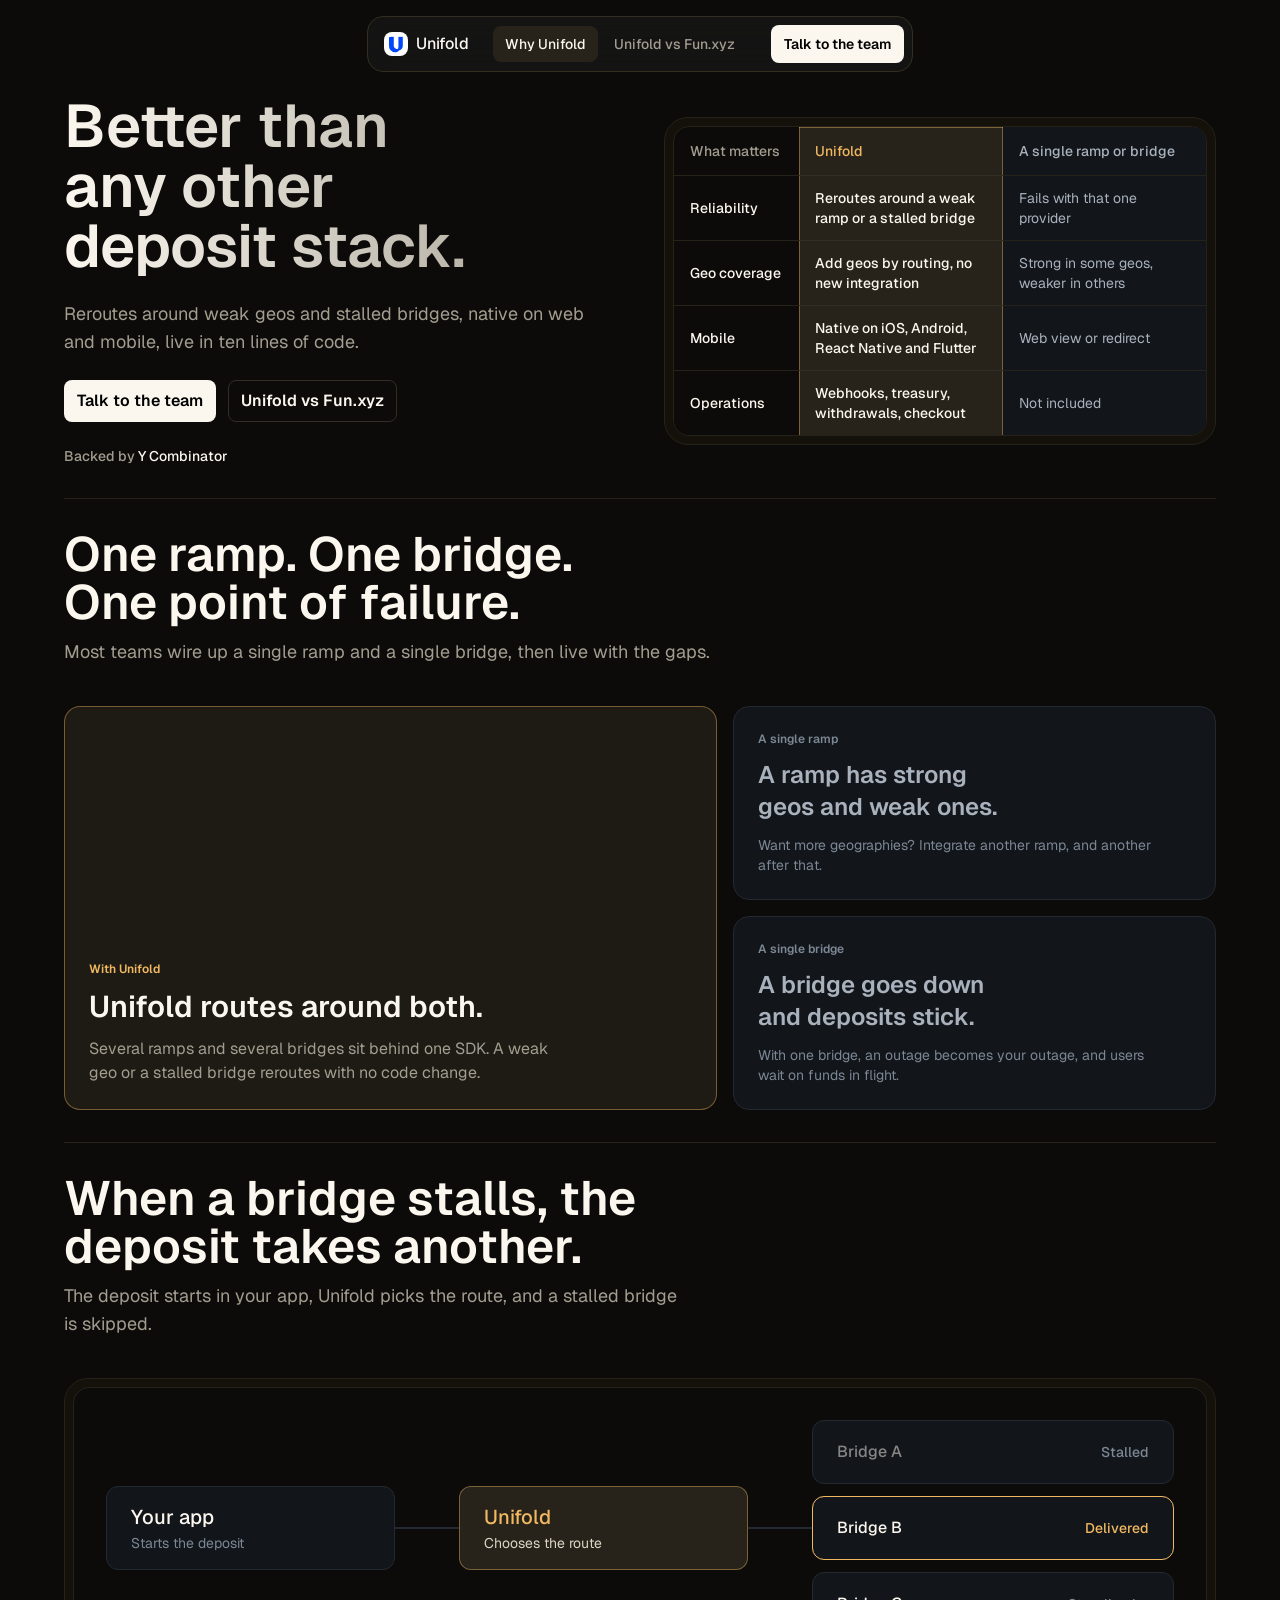
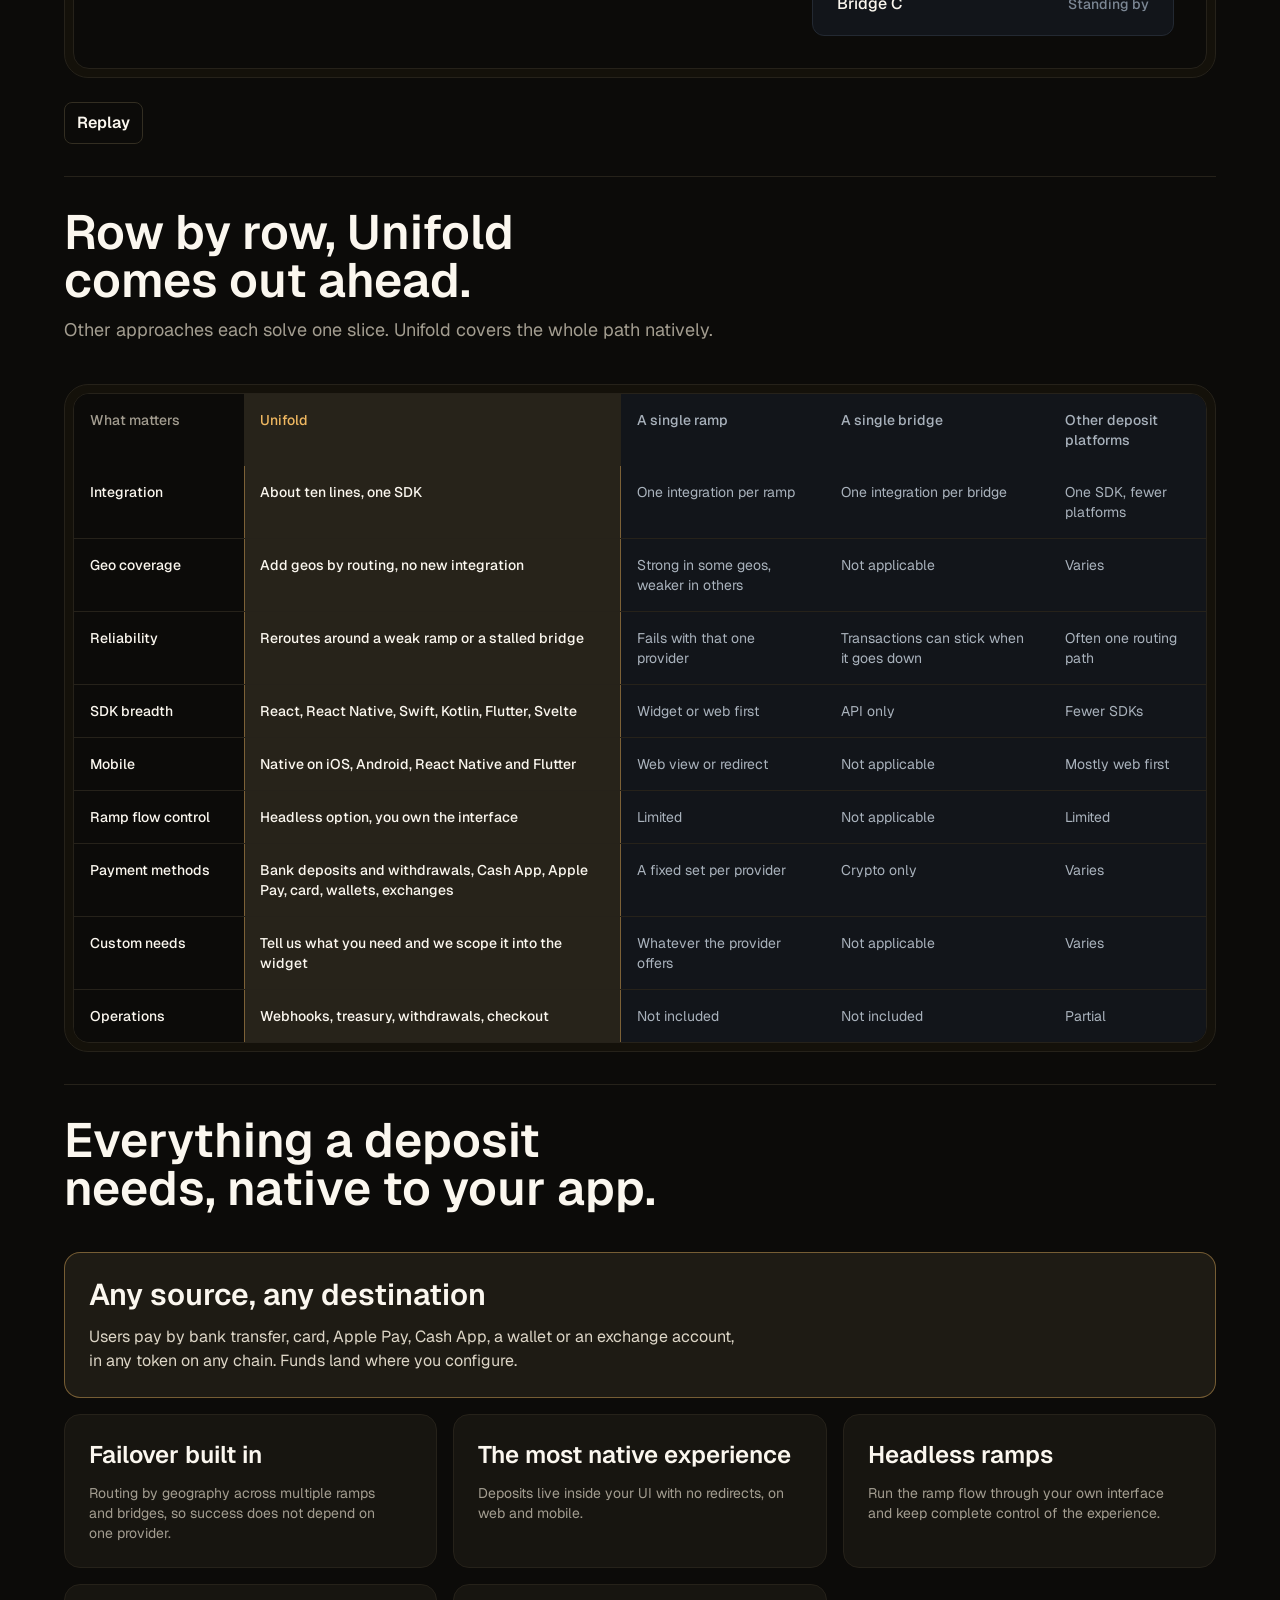
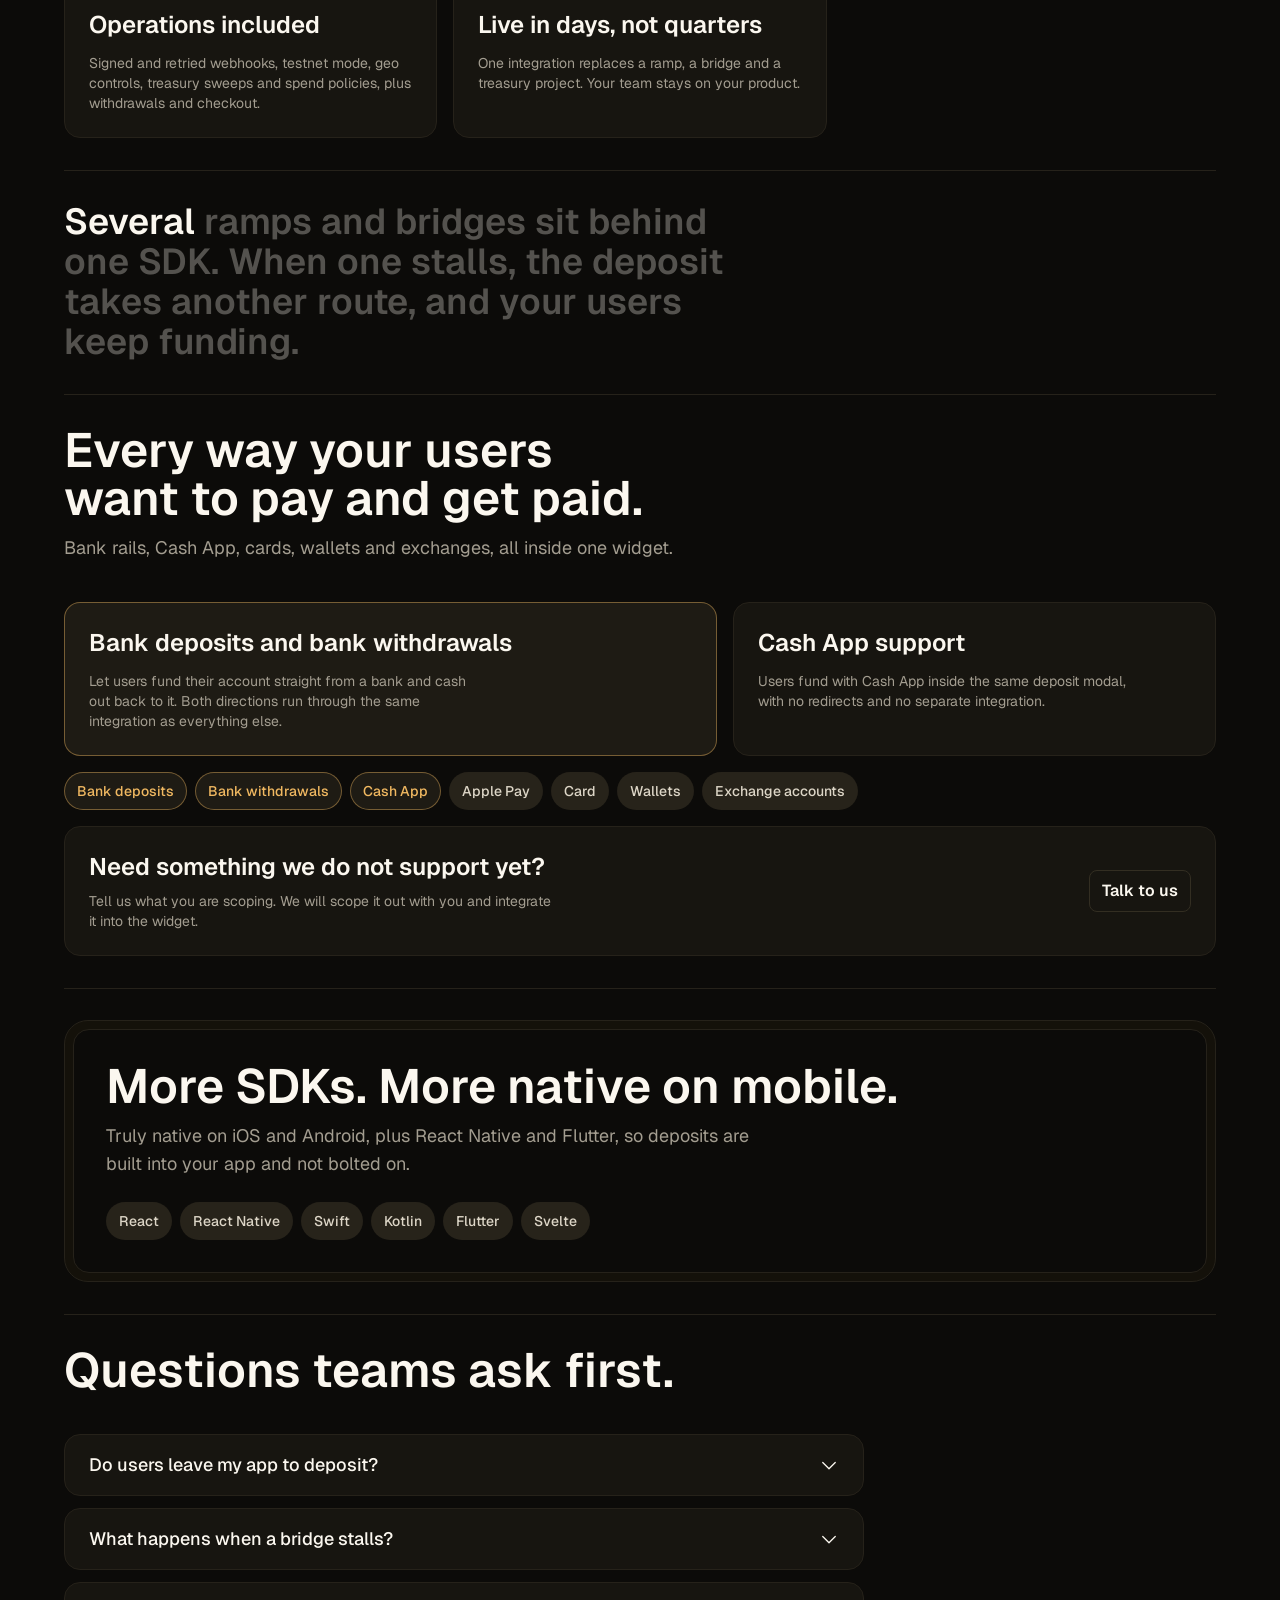
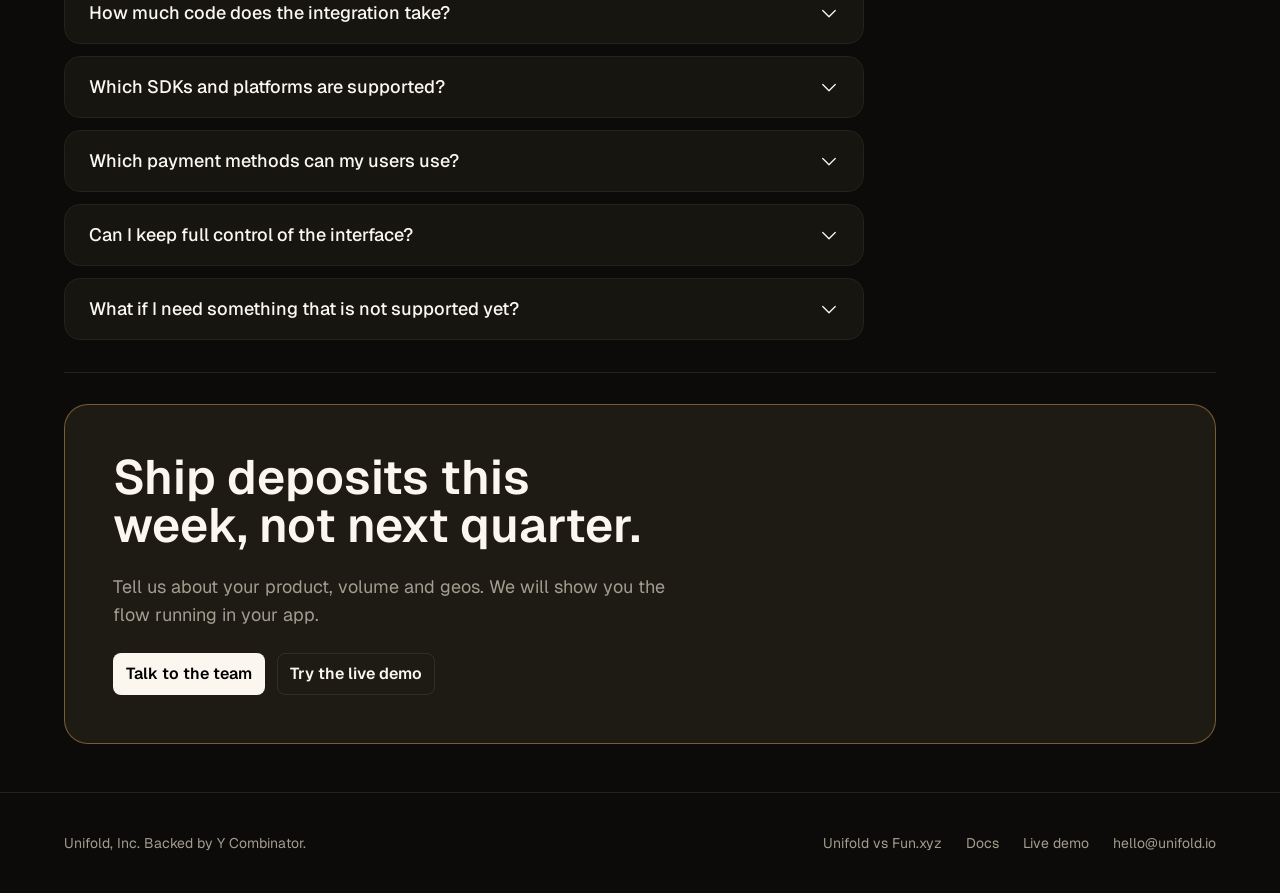
==== commit b55330c7: "Divider-based section rhythm, 5+ mobile apps, nav order, tile gap fixes; drop named apps from compar" ====
--- a/index.html
+++ b/index.html
@@ -23,16 +23,16 @@
   <div class="nav-bar">
     <a class="brand title-3" href="index.html"><img src="flows/unifold-logo.png" alt="">Unifold</a>
     <nav class="nav-links title-4" aria-label="Primary">
+      <a href="index.html" aria-current="page">Why Unifold</a>
       <a href="compare.html">Unifold vs Fun.xyz</a>
-      <a href="index.html" aria-current="page">Why Unifold</a>
     </nav>
     <a class="btn btn-primary button-sm" href="mailto:hello@unifold.io">Talk to the team</a>
     <button class="nav-toggle" id="navToggle" type="button" aria-expanded="false" aria-controls="menu" aria-label="Open menu"><span></span><span></span></button>
   </div>
 </header>
 <nav class="menu" id="menu" aria-label="Mobile">
-  <a class="heading-4" style="--i:0" href="compare.html">Unifold vs Fun.xyz</a>
-  <a class="heading-4" style="--i:1" href="index.html" aria-current="page">Why Unifold</a>
+  <a class="heading-4" style="--i:0" href="index.html" aria-current="page">Why Unifold</a>
+  <a class="heading-4" style="--i:1" href="compare.html">Unifold vs Fun.xyz</a>
   <a class="heading-4" style="--i:2" href="https://demo.unifold.io" target="_blank" rel="noopener">Live demo</a>
   <a class="btn btn-primary button-md" style="--i:3" href="mailto:hello@unifold.io">Talk to the team</a>
 </nav>
--- a/site.css
+++ b/site.css
@@ -84,19 +84,21 @@
 
 /* ---------- layout ---------- */
 .wrap{width:100%;max-width:1200px;margin-inline:auto;padding-inline:var(--s-300)}
-:root{--sec:calc(var(--s-900) + var(--s-400))}
-.section{padding-top:var(--sec)}
-.section.last{padding-bottom:var(--s-800)}
-.sec-head{display:flex;flex-direction:column;gap:var(--s-100);max-width:680px;margin-bottom:var(--s-600)}
+:root{--sec:var(--s-400)}
+/* one rhythm: a hairline marks each section edge with equal space either side, so the gap reads as a boundary and not as dead space */
+.section,.tagline{position:relative;margin-top:var(--sec);padding-top:var(--sec)}
+.section::before,.tagline::before{content:"";position:absolute;top:0;left:var(--s-300);right:var(--s-300);height:1px;background:var(--line-soft)}
+.section.last{padding-bottom:var(--s-600)}
+.sec-head{display:flex;flex-direction:column;gap:var(--s-100);max-width:680px;margin-bottom:var(--s-500)}
 .hero{display:grid;grid-template-columns:minmax(0,1.25fr) minmax(0,.75fr);gap:var(--s-600);align-items:center;padding-top:var(--s-900)}
 .hero-copy{display:flex;flex-direction:column;align-items:flex-start;gap:var(--s-300)}
 .cta{display:flex;flex-wrap:wrap;align-items:center;gap:var(--s-100)}
 .proof{display:flex;flex-wrap:wrap;gap:var(--s-50) var(--s-300);color:var(--mute)}
 .proof b{color:var(--ink);font-weight:500}
-@media (max-width:1023px){.hero{padding-top:var(--s-800)}:root{--sec:var(--s-900)}.hero{gap:var(--s-500)}}
+@media (max-width:1023px){.hero{padding-top:var(--s-800)}.hero{gap:var(--s-500)}}
 @media (min-width:861px){.hero.even{grid-template-columns:minmax(0,1fr) minmax(0,1fr)}}
 @media (max-width:860px){.hero{grid-template-columns:minmax(0,1fr)}}
-@media (max-width:767px){:root{--sec:var(--s-800)}.hero{padding-top:var(--s-800)}.sec-head{margin-bottom:var(--s-500)}}
+@media (max-width:767px){:root{--sec:var(--s-300)}.hero{padding-top:var(--s-800)}.sec-head{margin-bottom:var(--s-400)}}
 
 /* ---------- buttons ---------- */
 .btn{display:inline-flex;align-items:center;justify-content:center;gap:var(--s-75);padding:var(--s-75) var(--s-100);border-radius:var(--r-lg);border:1px solid transparent;text-decoration:none;white-space:nowrap;cursor:pointer;
@@ -162,6 +164,8 @@
 .eyebrow.f{color:var(--cmute)}
 .bento{display:grid;grid-template-columns:minmax(0,1.35fr) minmax(0,1fr);gap:var(--s-200)}
 .bento .tall{grid-row:span 2}
+/* when a side tile is stretched to match the tall one, the copy anchors to the bottom instead of leaving a blank slab */
+.bento .tile:not(.tall)>h3+*{margin-top:auto}
 .bento .tall.end{justify-content:flex-end;min-height:240px}
 @media (max-width:860px){.bento{grid-template-columns:minmax(0,1fr)}.bento .tall{grid-row:auto}}
 
@@ -249,7 +253,6 @@
 @media (max-width:860px){.phone{height:auto;width:280px}}
 
 /* ---------- tagline reveal ---------- */
-.tagline{padding-block:var(--sec) 0}
 .tagline p{max-width:680px}
 .js .tagline .w{opacity:.3;transition:opacity 500ms var(--ease)}
 .js .tagline .w.on{opacity:1}
@@ -259,7 +262,7 @@
 .vs div{display:flex;flex-direction:column;gap:var(--s-75)}
 .vs .big{color:var(--accent)}
 .vs .off .big{color:var(--cmute)}
-.shot{display:block;width:100%;height:320px;object-fit:cover;object-position:top;border-radius:var(--r-lg);margin-top:var(--s-100)}
+.shot{display:block;width:100%;height:240px;object-fit:cover;object-position:top;border-radius:var(--r-lg);margin-top:var(--s-100)}
 
 /* ---------- unifold page pieces ---------- */
 .route{display:grid;grid-template-columns:1fr 64px 1fr 64px 1.25fr;align-items:center}
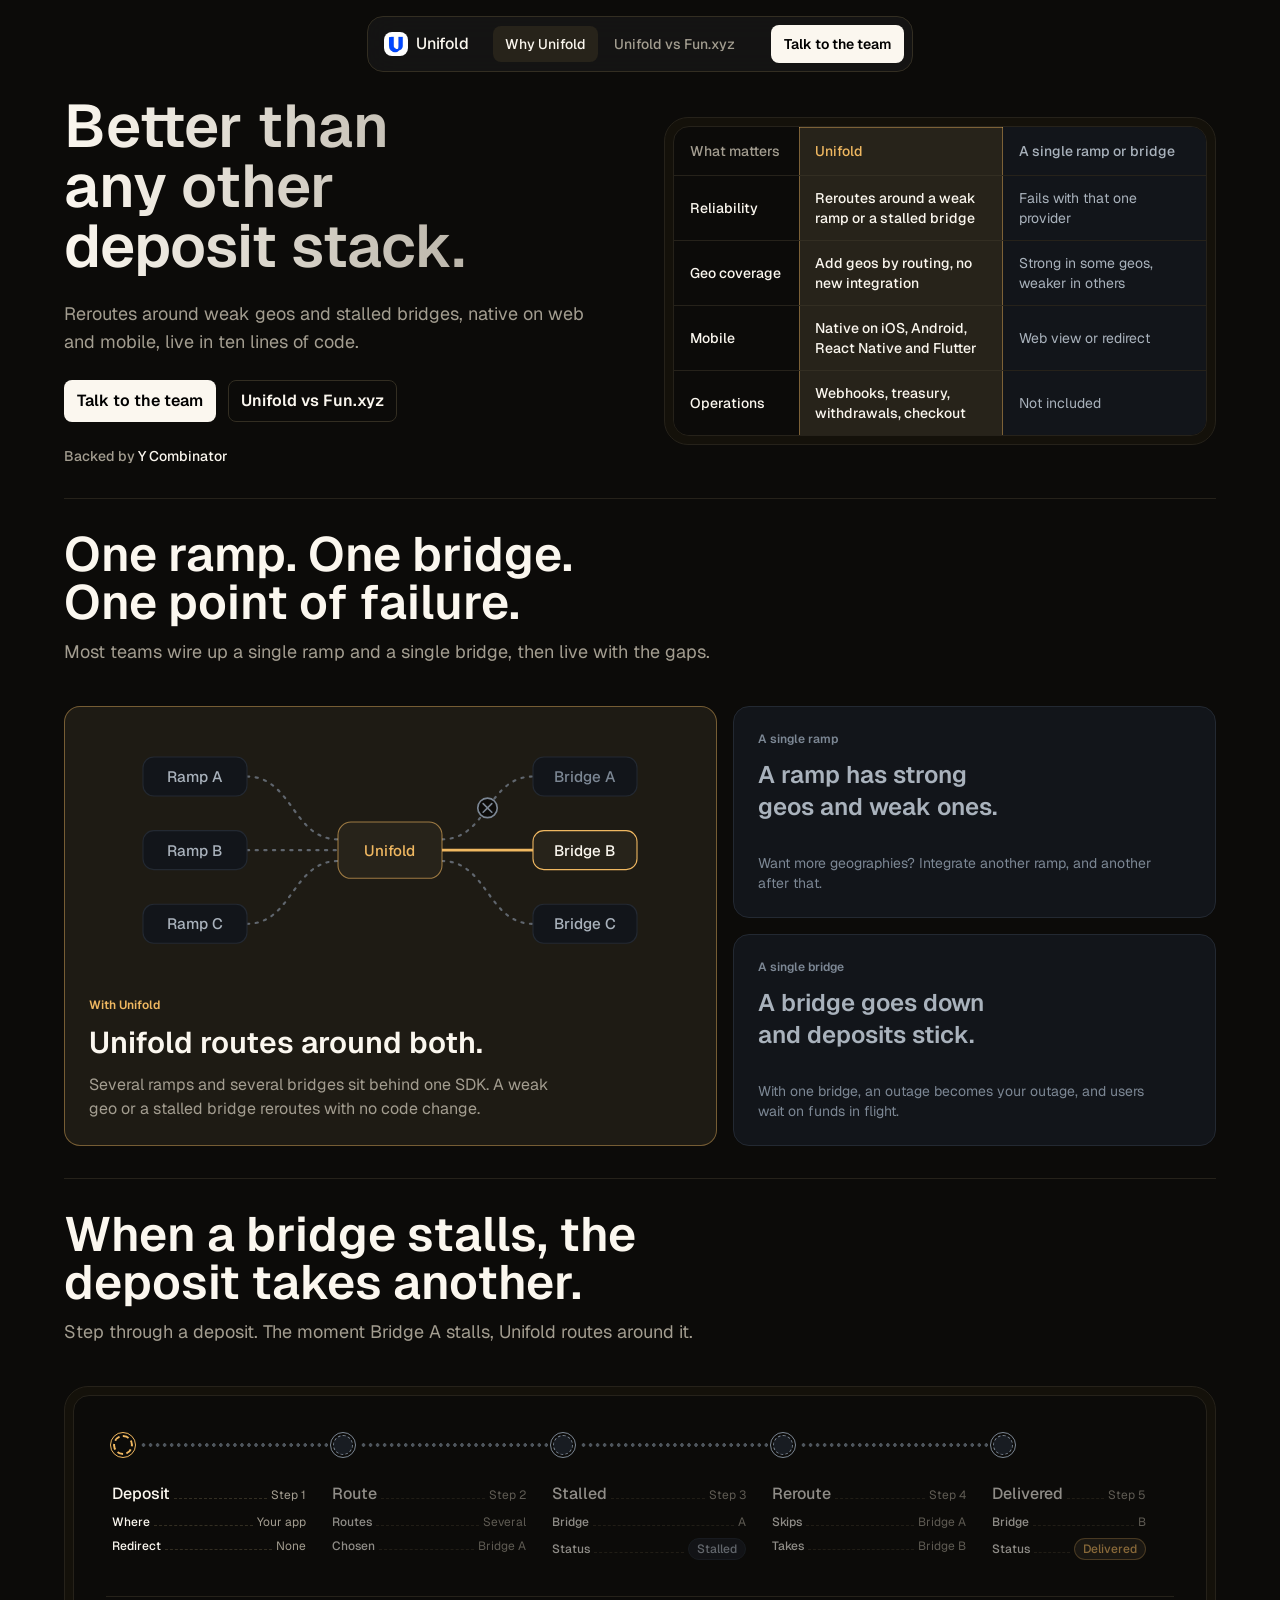
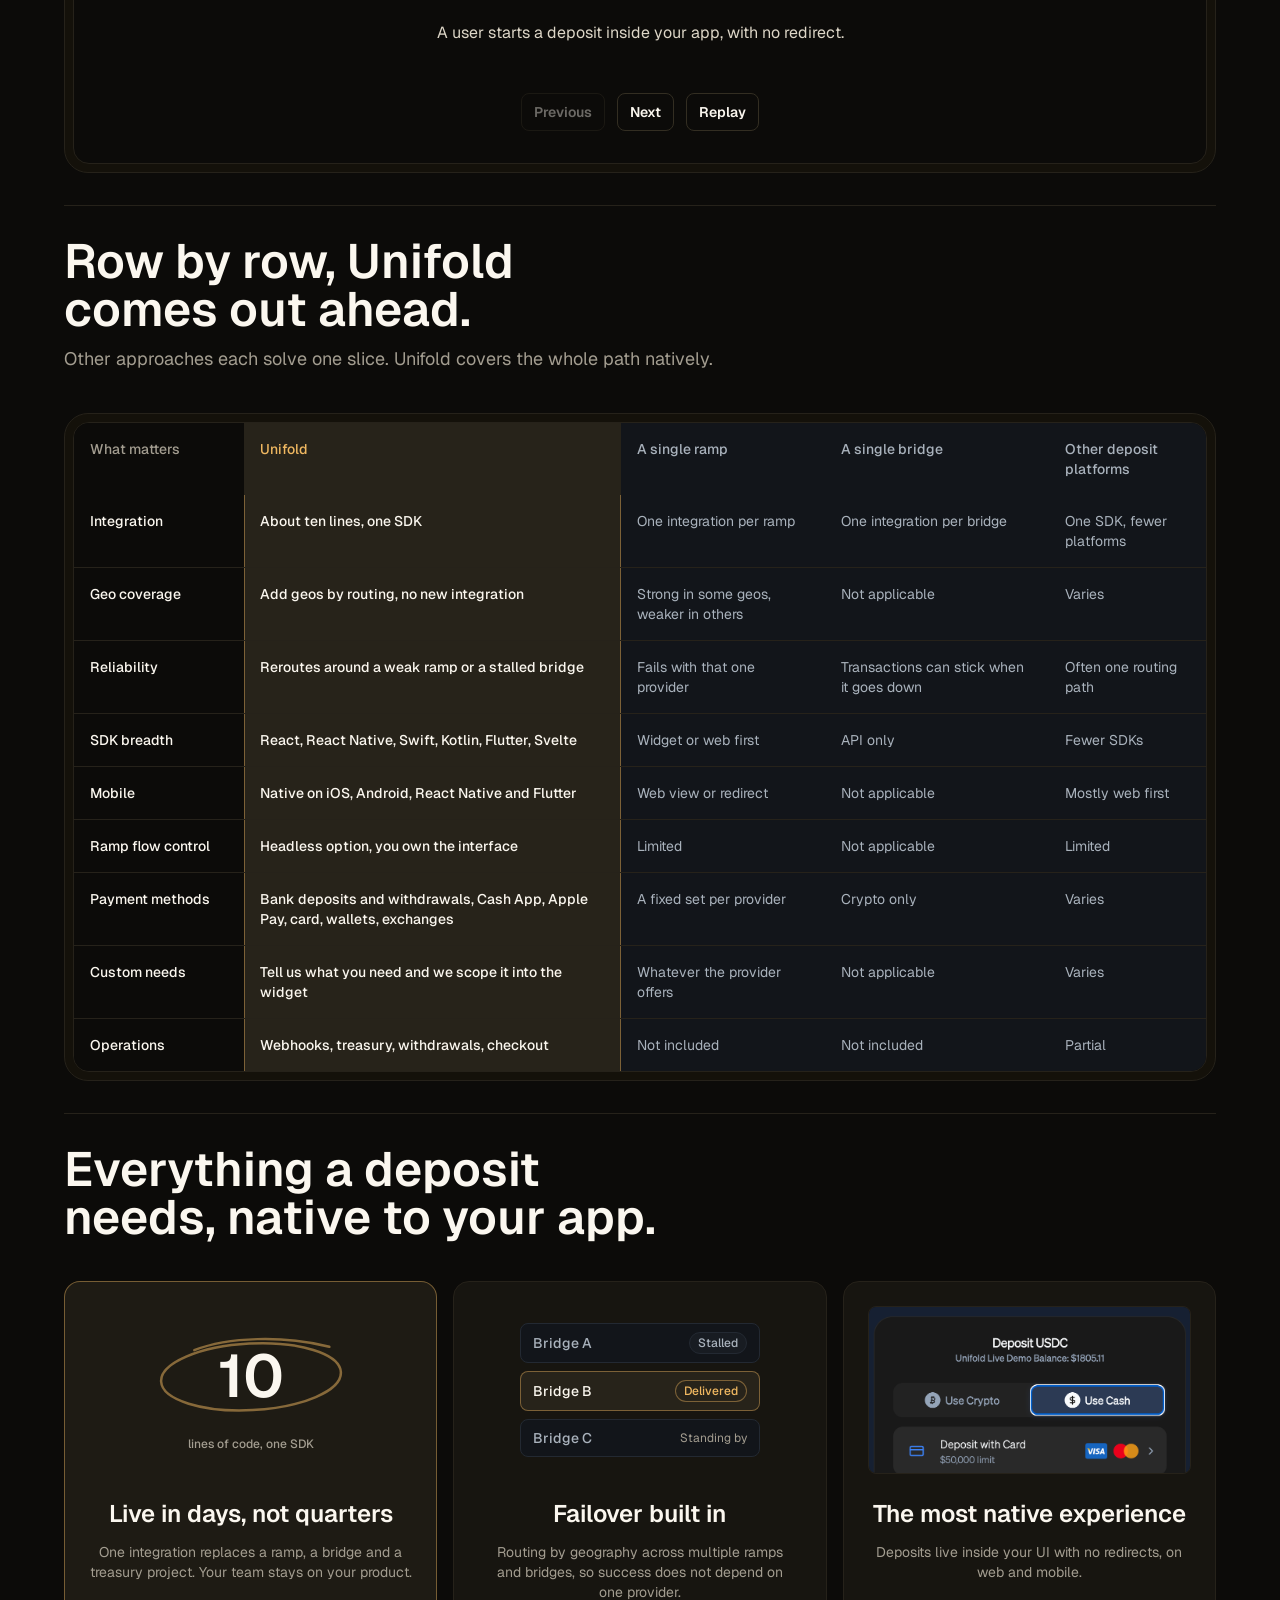
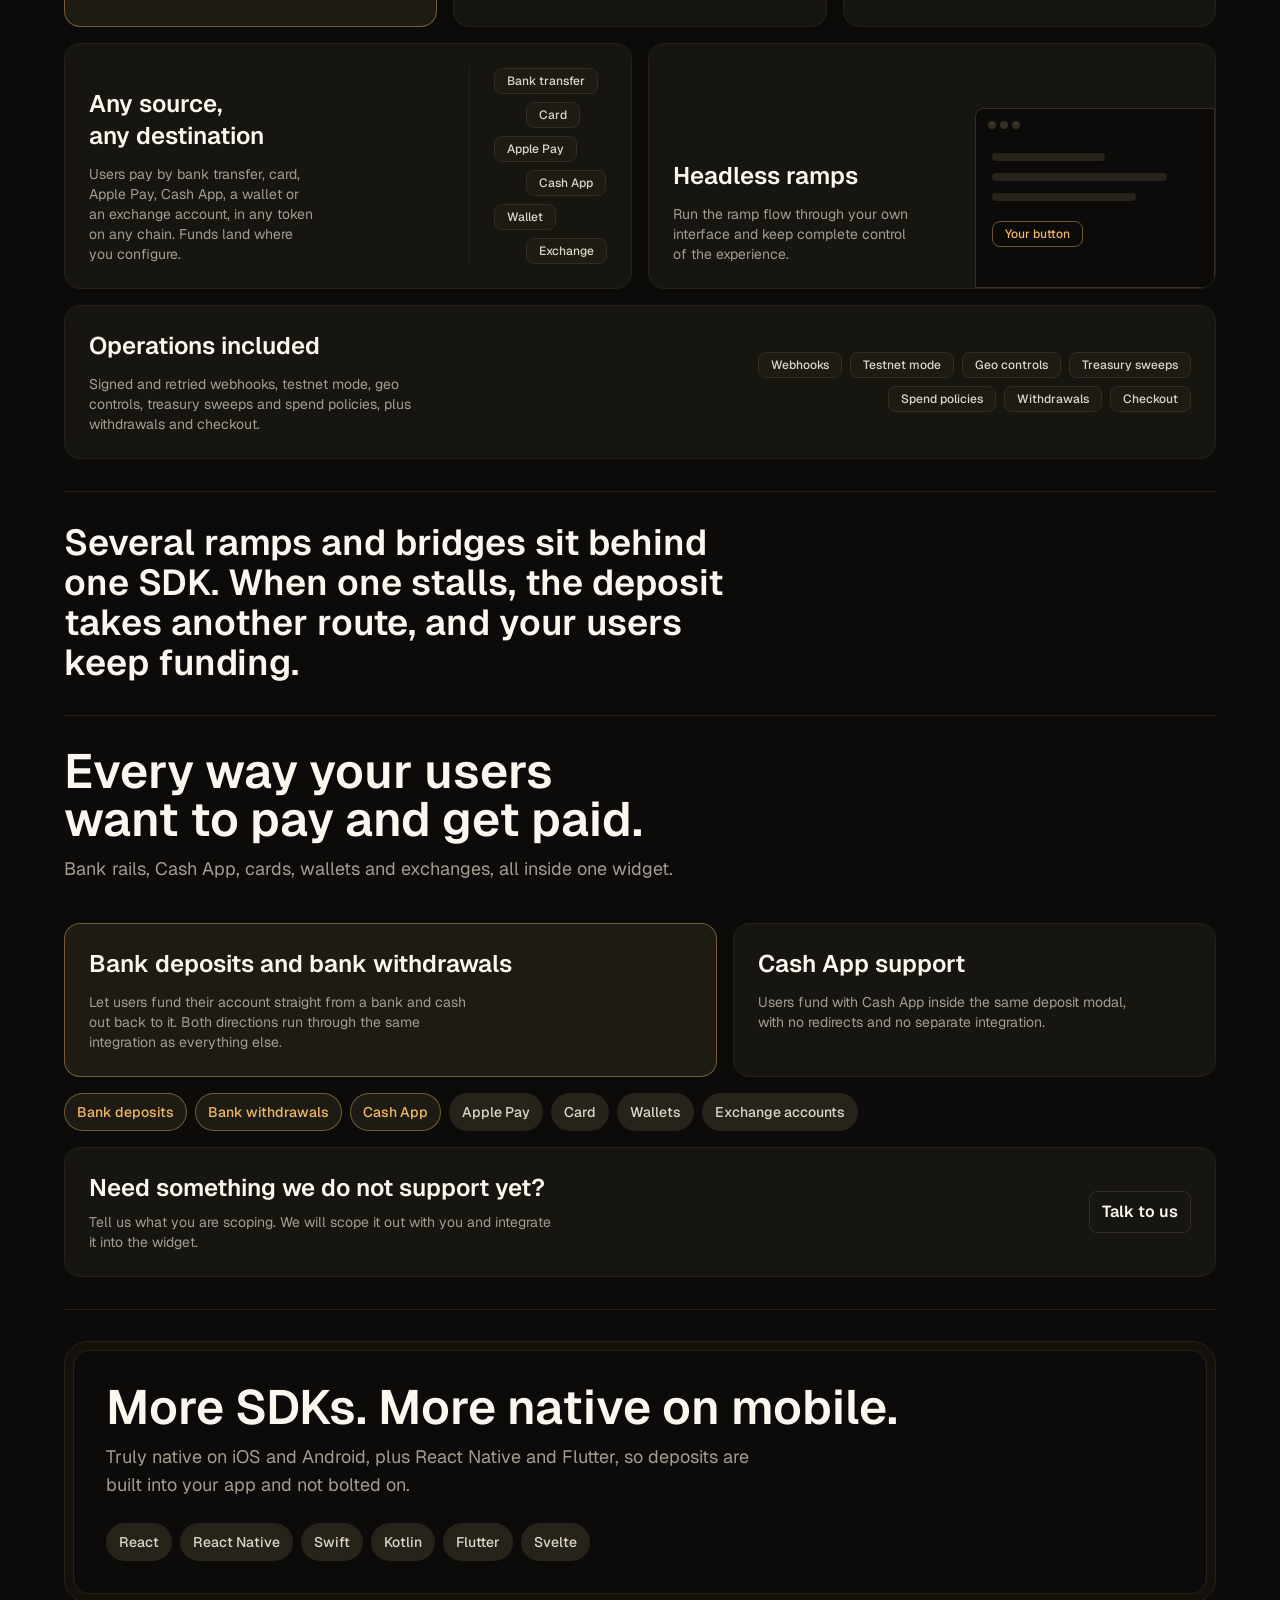
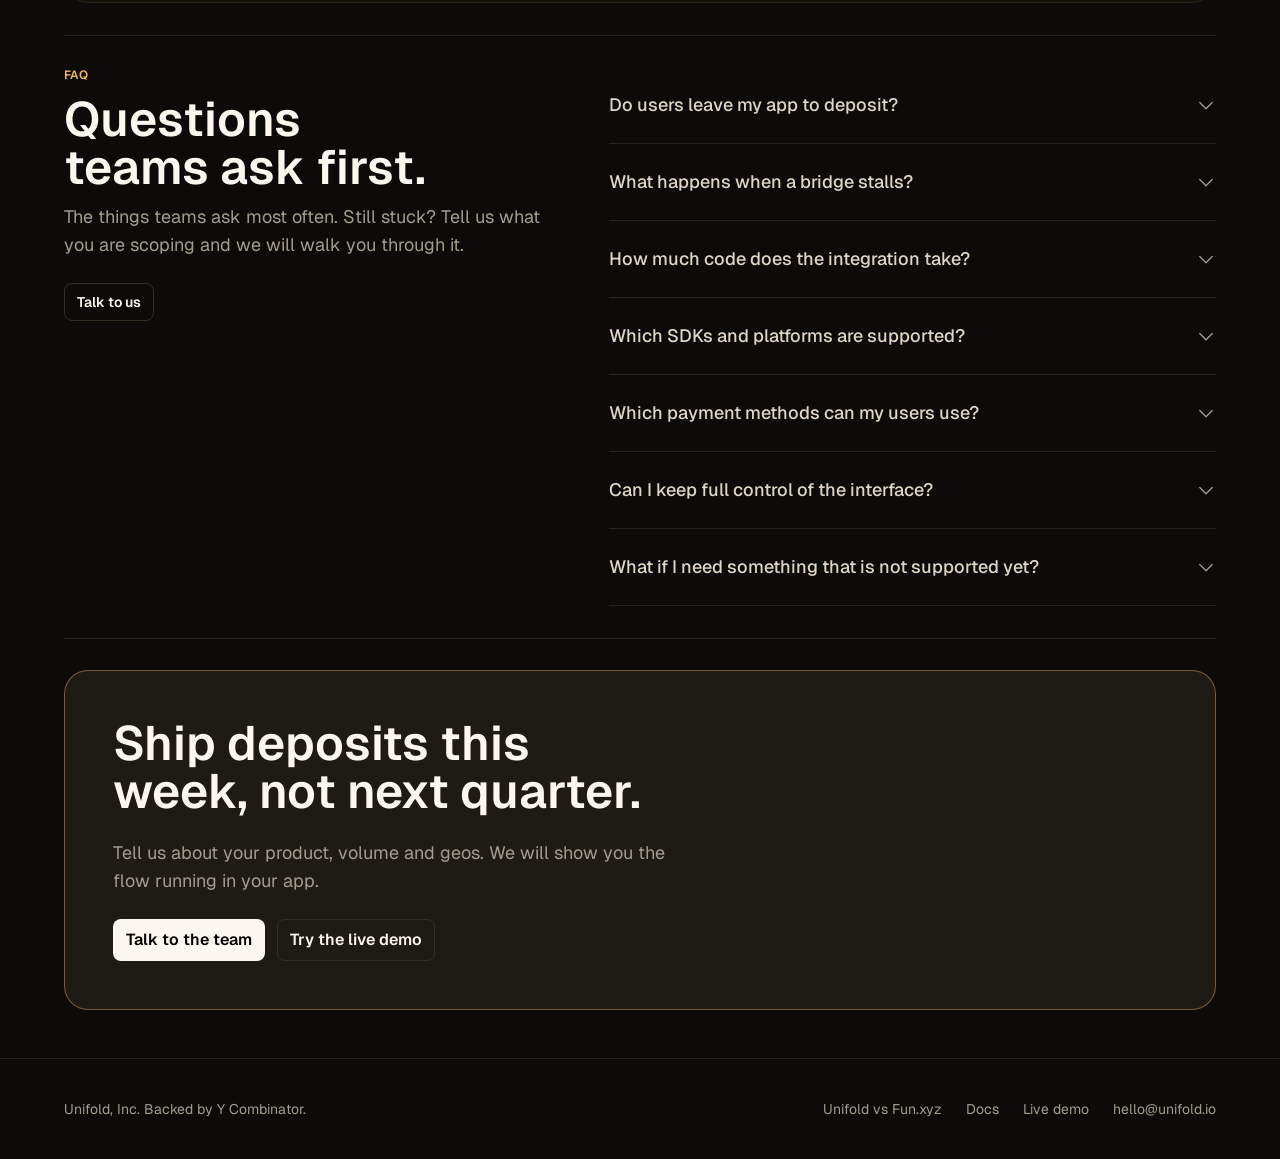
==== commit 5548b8b3: "Stepper walkthrough for stalled bridge, split FAQ, illustrated feature bento, routing art Co-Authore" ====
--- a/index.html
+++ b/index.html
@@ -68,6 +68,25 @@
   </div>
   <div class="bento">
     <article class="tile hot tall end reveal">
+      <div class="route-art">
+        <svg viewBox="0 0 480 220" role="img" aria-label="Several ramps and bridges routed through Unifold: Bridge A is stalled and skipped, Bridge B delivers">
+          <g class="ra-lines">
+            <path d="M108 42C150 42 150 100 192 100"/><path d="M108 110H192"/><path d="M108 178C150 178 150 120 192 120"/>
+            <path class="cool" d="M288 100C330 100 330 42 372 42"/><path class="hot" d="M288 110H372"/><path class="cool" d="M288 120C330 120 330 178 372 178"/>
+          </g>
+          <g class="ra-x"><circle cx="330" cy="71" r="9"/><path d="M326 67l8 8M334 67l-8 8"/></g>
+          <g class="ra-nodes">
+            <rect x="12" y="24" width="96" height="36" rx="10"/><rect x="12" y="92" width="96" height="36" rx="10"/><rect x="12" y="160" width="96" height="36" rx="10"/>
+            <rect class="uni" x="192" y="84" width="96" height="52" rx="12"/>
+            <rect x="372" y="24" width="96" height="36" rx="10"/><rect class="on" x="372" y="92" width="96" height="36" rx="10"/><rect x="372" y="160" width="96" height="36" rx="10"/>
+          </g>
+          <g class="ra-text">
+            <text x="60" y="47">Ramp A</text><text x="60" y="115">Ramp B</text><text x="60" y="183">Ramp C</text>
+            <text class="u" x="240" y="115">Unifold</text>
+            <text class="dim" x="420" y="47">Bridge A</text><text class="on" x="420" y="115">Bridge B</text><text x="420" y="183">Bridge C</text>
+          </g>
+        </svg>
+      </div>
       <span class="eyebrow u caption-3">With Unifold</span>
       <h3 class="heading-4">Unifold routes around both.</h3>
       <p class="body-3">Several ramps and several bridges sit behind one SDK. A weak geo or a stalled bridge reroutes with no code change.</p>
@@ -88,22 +107,43 @@
 <section class="wrap section" id="routing">
   <div class="sec-head reveal">
     <h2 class="section-title">When a bridge stalls, the deposit takes another.</h2>
-    <p class="lede">The deposit starts in your app, Unifold picks the route, and a stalled bridge is skipped.</p>
-  </div>
-  <div class="mat reveal"><div class="board pad">
-    <div class="route" id="route" role="img" aria-label="Diagram: a deposit goes from your app to Unifold, Bridge A stalls, and the deposit is delivered through Bridge B">
-      <div class="node"><span class="title-1">Your app</span><small class="caption-2">Starts the deposit</small></div>
-      <div class="r-link"></div>
-      <div class="node uni"><span class="title-1 nm">Unifold</span><small class="caption-2">Chooses the route</small></div>
-      <div class="r-link"></div>
-      <div class="r-bridges">
-        <div class="node bridge a"><span class="title-3 nm">Bridge A</span><span class="st caption-1 t1">Trying</span><span class="st caption-1 t2">Stalled</span></div>
-        <div class="node bridge b"><span class="title-3 nm">Bridge B</span><span class="st caption-1 t1">Standing by</span><span class="st caption-1 t2">Delivered</span></div>
-        <div class="node bridge c"><span class="title-3 nm">Bridge C</span><span class="st caption-1 t1">Standing by</span></div>
+    <p class="lede">Step through a deposit. The moment Bridge A stalls, Unifold routes around it.</p>
+  </div>
+  <div class="mat reveal"><div class="board pad flow" id="flow">
+    <div class="flow-row" id="flowRow" role="tablist" aria-label="Deposit steps">
+      <div class="flow-item" data-step="1">
+        <div class="flow-top"><button class="flow-tab" type="button" role="tab" aria-label="Deposit" aria-controls="flowPanel" aria-selected="false" tabindex="-1"><span class="in"><svg viewBox="0 0 256 256" fill="currentColor" aria-hidden="true"><path d="M229.66,77.66l-128,128a8,8,0,0,1-11.32,0l-56-56a8,8,0,0,1,11.32-11.32L96,188.69,218.34,66.34a8,8,0,0,1,11.32,11.32Z"/></svg></span></button><span class="flow-sep" aria-hidden="true"></span></div>
+        <div class="flow-info"><div class="fl"><span class="title-3">Deposit</span><span class="leader"></span><span class="caption-5 val">Step 1</span></div><dl><div class="fl"><dt class="caption-4">Where</dt><dd><span class="leader"></span><span class="caption-5 val">Your app</span></dd></div><div class="fl"><dt class="caption-4">Redirect</dt><dd><span class="leader"></span><span class="caption-5 val">None</span></dd></div></dl></div>
+      </div>
+      <div class="flow-item" data-step="2">
+        <div class="flow-top"><button class="flow-tab" type="button" role="tab" aria-label="Route" aria-controls="flowPanel" aria-selected="false" tabindex="-1"><span class="in"><svg viewBox="0 0 256 256" fill="currentColor" aria-hidden="true"><path d="M229.66,77.66l-128,128a8,8,0,0,1-11.32,0l-56-56a8,8,0,0,1,11.32-11.32L96,188.69,218.34,66.34a8,8,0,0,1,11.32,11.32Z"/></svg></span></button><span class="flow-sep" aria-hidden="true"></span></div>
+        <div class="flow-info"><div class="fl"><span class="title-3">Route</span><span class="leader"></span><span class="caption-5 val">Step 2</span></div><dl><div class="fl"><dt class="caption-4">Routes</dt><dd><span class="leader"></span><span class="caption-5 val">Several</span></dd></div><div class="fl"><dt class="caption-4">Chosen</dt><dd><span class="leader"></span><span class="caption-5 val">Bridge A</span></dd></div></dl></div>
+      </div>
+      <div class="flow-item" data-step="3">
+        <div class="flow-top"><button class="flow-tab" type="button" role="tab" aria-label="Stalled" aria-controls="flowPanel" aria-selected="false" tabindex="-1"><span class="in"><svg viewBox="0 0 256 256" fill="currentColor" aria-hidden="true"><path d="M229.66,77.66l-128,128a8,8,0,0,1-11.32,0l-56-56a8,8,0,0,1,11.32-11.32L96,188.69,218.34,66.34a8,8,0,0,1,11.32,11.32Z"/></svg></span></button><span class="flow-sep" aria-hidden="true"></span></div>
+        <div class="flow-info"><div class="fl"><span class="title-3">Stalled</span><span class="leader"></span><span class="caption-5 val">Step 3</span></div><dl><div class="fl"><dt class="caption-4">Bridge</dt><dd><span class="leader"></span><span class="caption-5 val">A</span></dd></div><div class="fl"><dt class="caption-4">Status</dt><dd><span class="leader"></span><span class="bdg off caption-4">Stalled</span></dd></div></dl></div>
+      </div>
+      <div class="flow-item" data-step="4">
+        <div class="flow-top"><button class="flow-tab" type="button" role="tab" aria-label="Reroute" aria-controls="flowPanel" aria-selected="false" tabindex="-1"><span class="in"><svg viewBox="0 0 256 256" fill="currentColor" aria-hidden="true"><path d="M229.66,77.66l-128,128a8,8,0,0,1-11.32,0l-56-56a8,8,0,0,1,11.32-11.32L96,188.69,218.34,66.34a8,8,0,0,1,11.32,11.32Z"/></svg></span></button><span class="flow-sep" aria-hidden="true"></span></div>
+        <div class="flow-info"><div class="fl"><span class="title-3">Reroute</span><span class="leader"></span><span class="caption-5 val">Step 4</span></div><dl><div class="fl"><dt class="caption-4">Skips</dt><dd><span class="leader"></span><span class="caption-5 val">Bridge A</span></dd></div><div class="fl"><dt class="caption-4">Takes</dt><dd><span class="leader"></span><span class="caption-5 val">Bridge B</span></dd></div></dl></div>
+      </div>
+      <div class="flow-item" data-step="5">
+        <div class="flow-top"><button class="flow-tab" type="button" role="tab" aria-label="Delivered" aria-controls="flowPanel" aria-selected="false" tabindex="-1"><span class="in"><svg viewBox="0 0 256 256" fill="currentColor" aria-hidden="true"><path d="M229.66,77.66l-128,128a8,8,0,0,1-11.32,0l-56-56a8,8,0,0,1,11.32-11.32L96,188.69,218.34,66.34a8,8,0,0,1,11.32,11.32Z"/></svg></span></button></div>
+        <div class="flow-info"><div class="fl"><span class="title-3">Delivered</span><span class="leader"></span><span class="caption-5 val">Step 5</span></div><dl><div class="fl"><dt class="caption-4">Bridge</dt><dd><span class="leader"></span><span class="caption-5 val">B</span></dd></div><div class="fl"><dt class="caption-4">Status</dt><dd><span class="leader"></span><span class="bdg good caption-4">Delivered</span></dd></div></dl></div>
+      </div>
+    </div>
+    <div class="flow-panel" id="flowPanel" role="tabpanel" aria-live="polite">
+      <div class="flow-text">
+        <p class="flow-sum body-3" data-step="1">A user starts a deposit inside your app, with no redirect.</p><p class="flow-sum body-3" data-step="2" hidden>Unifold picks a route across the ramps and bridges behind one SDK, starting with Bridge A.</p><p class="flow-sum body-3" data-step="3" hidden>Bridge A stalls. With a single bridge, the deposit would stick here and your user would wait.</p><p class="flow-sum body-3" data-step="4" hidden>Unifold skips the stalled bridge and sends the deposit through Bridge B, with no code change.</p><p class="flow-sum body-3" data-step="5" hidden>The deposit lands through Bridge B. Your user never left your app.</p>
+        <p class="flow-sum body-3" data-step="6" hidden>Bridge A stalled, Bridge B delivered, and your user never left your app.</p>
+      </div>
+      <div class="cta flow-ctl">
+        <button class="btn btn-ghost button-sm" id="flowPrev" type="button">Previous</button>
+        <button class="btn btn-ghost button-sm" id="flowNext" type="button">Next</button>
+        <button class="btn btn-ghost button-sm replay" id="replay" type="button">Replay</button>
       </div>
     </div>
   </div></div>
-  <button class="btn btn-ghost button-md replay" id="replay" type="button">Replay</button>
 </section>
 
 <section class="wrap section" id="compare">
@@ -139,13 +179,47 @@
 
 <section class="wrap section" id="benefits">
   <div class="sec-head reveal"><h2 class="section-title">Everything a deposit needs, native to your app.</h2></div>
-  <div class="feat-grid">
-    <article class="tile hot lead reveal"><h3 class="heading-4">Any source, any destination</h3><p class="body-3">Users pay by bank transfer, card, Apple Pay, Cash App, a wallet or an exchange account, in any token on any chain. Funds land where you configure.</p></article>
-    <article class="tile reveal" style="--i:1"><h3 class="heading-5">Failover built in</h3><p class="body-6">Routing by geography across multiple ramps and bridges, so success does not depend on one provider.</p></article>
-    <article class="tile reveal" style="--i:2"><h3 class="heading-5">The most native experience</h3><p class="body-6">Deposits live inside your UI with no redirects, on web and mobile.</p></article>
-    <article class="tile reveal" style="--i:3"><h3 class="heading-5">Headless ramps</h3><p class="body-6">Run the ramp flow through your own interface and keep complete control of the experience.</p></article>
-    <article class="tile reveal"><h3 class="heading-5">Operations included</h3><p class="body-6">Signed and retried webhooks, testnet mode, geo controls, treasury sweeps and spend policies, plus withdrawals and checkout.</p></article>
-    <article class="tile reveal" style="--i:1"><h3 class="heading-5">Live in days, not quarters</h3><p class="body-6">One integration replaces a ramp, a bridge and a treasury project. Your team stays on your product.</p></article>
+  <div class="bx-grid">
+    <article class="bx hot reveal">
+      <div class="viz">
+        <div class="circled" aria-hidden="true">
+          <svg viewBox="0 0 240 110"><ellipse cx="120" cy="56" rx="108" ry="40" transform="rotate(-3 120 56)"/><path d="M52 24C92 8 160 6 214 20"/></svg>
+          <span class="heading-1">10</span>
+        </div>
+        <span class="caption-4 val">lines of code, one SDK</span>
+      </div>
+      <div class="txt"><h3 class="heading-5">Live in days, not quarters</h3><p class="body-6">One integration replaces a ramp, a bridge and a treasury project. Your team stays on your product.</p></div>
+    </article>
+    <article class="bx reveal" style="--i:1">
+      <div class="viz">
+        <div class="mini" aria-hidden="true">
+          <div class="mrow"><span class="body-5">Bridge A</span><span class="bdg caption-4">Stalled</span></div>
+          <div class="mrow on"><span class="body-5">Bridge B</span><span class="bdg good caption-4">Delivered</span></div>
+          <div class="mrow"><span class="body-5">Bridge C</span><span class="caption-5 val">Standing by</span></div>
+        </div>
+      </div>
+      <div class="txt"><h3 class="heading-5">Failover built in</h3><p class="body-6">Routing by geography across multiple ramps and bridges, so success does not depend on one provider.</p></div>
+    </article>
+    <article class="bx reveal" style="--i:2">
+      <div class="viz"><img class="shotc" src="flows/providers-uni.png" alt="Unifold deposit sheet listing card, Apple Pay, Google Pay, Cash App and bank transfer" loading="lazy"></div>
+      <div class="txt"><h3 class="heading-5">The most native experience</h3><p class="body-6">Deposits live inside your UI with no redirects, on web and mobile.</p></div>
+    </article>
+    <article class="bx w reveal">
+      <div class="txt"><h3 class="heading-5">Any source, any destination</h3><p class="body-6">Users pay by bank transfer, card, Apple Pay, Cash App, a wallet or an exchange account, in any token on any chain. Funds land where you configure.</p></div>
+      <div class="viz side" aria-hidden="true">
+        <div class="chips"><span class="chip caption-4">Bank transfer</span><span class="chip caption-4">Card</span><span class="chip caption-4">Apple Pay</span><span class="chip caption-4">Cash App</span><span class="chip caption-4">Wallet</span><span class="chip caption-4">Exchange</span></div>
+      </div>
+    </article>
+    <article class="bx w reveal" style="--i:1">
+      <div class="txt"><h3 class="heading-5">Headless ramps</h3><p class="body-6">Run the ramp flow through your own interface and keep complete control of the experience.</p></div>
+      <div class="viz side end" aria-hidden="true">
+        <div class="win"><div class="dots"><i></i><i></i><i></i></div><div class="win-body"><span class="sk" style="width:55%"></span><span class="sk" style="width:85%"></span><span class="sk" style="width:70%"></span><span class="sk-btn caption-4">Your button</span></div></div>
+      </div>
+    </article>
+    <article class="bx strip reveal">
+      <div class="txt"><h3 class="heading-5">Operations included</h3><p class="body-6">Signed and retried webhooks, testnet mode, geo controls, treasury sweeps and spend policies, plus withdrawals and checkout.</p></div>
+      <div class="chips row" aria-hidden="true"><span class="chip caption-4">Webhooks</span><span class="chip caption-4">Testnet mode</span><span class="chip caption-4">Geo controls</span><span class="chip caption-4">Treasury sweeps</span><span class="chip caption-4">Spend policies</span><span class="chip caption-4">Withdrawals</span><span class="chip caption-4">Checkout</span></div>
+    </article>
   </div>
 </section>
 
@@ -187,7 +261,13 @@
 </section>
 
 <section class="wrap section" id="faq">
-  <div class="sec-head reveal"><h2 class="section-title">Questions teams ask first.</h2></div>
+  <div class="faq-grid">
+  <div class="faq-head reveal">
+    <span class="eyebrow u caption-3">FAQ</span>
+    <h2 class="section-title">Questions teams ask first.</h2>
+    <p class="lede">The things teams ask most often. Still stuck? Tell us what you are scoping and we will walk you through it.</p>
+    <a class="btn btn-ghost button-sm" href="mailto:hello@unifold.io">Talk to us</a>
+  </div>
   <div class="faq reveal">
     <details><summary class="title-2"><span>Do users leave my app to deposit?</span><svg viewBox="0 0 256 256" fill="currentColor" aria-hidden="true"><path d="M213.66,101.66l-80,80a8,8,0,0,1-11.32,0l-80-80A8,8,0,0,1,53.66,90.34L128,164.69l74.34-74.35a8,8,0,0,1,11.32,11.32Z"/></svg></summary><p class="ans body-3">No. Deposits live inside your UI with no redirects, on web and mobile.</p></details>
     <details><summary class="title-2"><span>What happens when a bridge stalls?</span><svg viewBox="0 0 256 256" fill="currentColor" aria-hidden="true"><path d="M213.66,101.66l-80,80a8,8,0,0,1-11.32,0l-80-80A8,8,0,0,1,53.66,90.34L128,164.69l74.34-74.35a8,8,0,0,1,11.32,11.32Z"/></svg></summary><p class="ans body-3">Unifold skips it and routes the deposit through another bridge. A weak geo or a stalled bridge reroutes with no code change.</p></details>
@@ -197,6 +277,7 @@
     <details><summary class="title-2"><span>Can I keep full control of the interface?</span><svg viewBox="0 0 256 256" fill="currentColor" aria-hidden="true"><path d="M213.66,101.66l-80,80a8,8,0,0,1-11.32,0l-80-80A8,8,0,0,1,53.66,90.34L128,164.69l74.34-74.35a8,8,0,0,1,11.32,11.32Z"/></svg></summary><p class="ans body-3">Yes. The headless option runs the ramp flow through your own interface.</p></details>
     <details><summary class="title-2"><span>What if I need something that is not supported yet?</span><svg viewBox="0 0 256 256" fill="currentColor" aria-hidden="true"><path d="M213.66,101.66l-80,80a8,8,0,0,1-11.32,0l-80-80A8,8,0,0,1,53.66,90.34L128,164.69l74.34-74.35a8,8,0,0,1,11.32,11.32Z"/></svg></summary><p class="ans body-3">Tell us what you are scoping. We will scope it out with you and integrate it into the widget.</p></details>
   </div>
+  </div>
 </section>
 
 <section class="wrap section last">
@@ -223,15 +304,52 @@
 <script src="site.js" defer></script>
 <script>
 (function () {
-  /* The routing demo plays once when scrolled to, and again on Replay. Reduced motion keeps the finished state. */
+  /* Step-through of a stalled bridge: tablist semantics, arrow keys, Previous and Next, one past the last step marks all done.
+     Plays once when scrolled to and on Replay; any manual input stops it. Reduced motion never autoplays. */
+  var root = document.getElementById("flow"); if (!root) return;
+  var row = document.getElementById("flowRow"), items = [].slice.call(row.querySelectorAll(".flow-item"));
+  var prev = document.getElementById("flowPrev"), next = document.getElementById("flowNext"), replay = document.getElementById("replay");
+  var sums = [].slice.call(root.querySelectorAll(".flow-sum")), N = items.length, cur = 1, timer = 0;
   var reduce = window.matchMedia("(prefers-reduced-motion: reduce)").matches;
-  var route = document.getElementById("route"), btn = document.getElementById("replay");
-  if (!route || !("IntersectionObserver" in window) || reduce) return;
+  function stop() { window.clearInterval(timer); timer = 0; }
+  function edges() {
+    row.style.setProperty("--fl", row.scrollLeft > 1 ? 1 : 0);
+    row.style.setProperty("--fr", row.scrollLeft + row.clientWidth < row.scrollWidth - 1 ? 1 : 0);
+  }
+  function bring(el) {
+    var r = row.getBoundingClientRect(), i = el.getBoundingClientRect();
+    if (i.left < r.left || i.right > r.right) row.scrollTo({ left: row.scrollLeft + (i.left - r.left) - 8, behavior: reduce ? "auto" : "smooth" });
+  }
+  function render() {
+    var all = cur > N;
+    items.forEach(function (it, k) {
+      var s = k + 1, tab = it.querySelector(".flow-tab");
+      it.classList.toggle("done", all || s < cur);
+      it.classList.toggle("active", !all && s === cur);
+      it.classList.toggle("link", all || s + 1 < cur);
+      tab.setAttribute("aria-selected", !all && s === cur ? "true" : "false");
+      tab.tabIndex = (!all && s === cur) || (all && s === N) ? 0 : -1;
+    });
+    sums.forEach(function (p) { p.hidden = +p.getAttribute("data-step") !== cur; });
+    prev.disabled = cur === 1; next.disabled = all;
+    if (!all) bring(items[cur - 1]);
+  }
+  function go(s, focusTab) { cur = Math.max(1, Math.min(N + 1, s)); render(); if (focusTab && cur <= N) items[cur - 1].querySelector(".flow-tab").focus(); }
+  var touched = false;
+  function manual(s, focusTab) { touched = true; stop(); go(s, focusTab); }
+  function play() { stop(); go(1); timer = window.setInterval(function () { if (cur > N) return stop(); go(cur + 1); }, 1700); }
+  items.forEach(function (it, k) { it.querySelector(".flow-tab").addEventListener("click", function () { manual(k + 1); }); });
+  row.addEventListener("keydown", function (e) {
+    var map = { ArrowRight: Math.min(cur, N) + 1, ArrowLeft: Math.min(cur, N) - 1, Home: 1, End: N };
+    if (!(e.key in map)) return; e.preventDefault(); manual(Math.max(1, Math.min(N, map[e.key])), true);
+  });
+  prev.addEventListener("click", function () { manual(cur - 1); if (cur === 1) next.focus(); });
+  next.addEventListener("click", function () { manual(cur + 1); if (cur > N) prev.focus(); });
+  replay.addEventListener("click", function () { if (reduce) go(1); else play(); });
+  row.addEventListener("scroll", edges, { passive: true }); window.addEventListener("resize", edges);
   document.documentElement.classList.add("ready-js");
-  route.classList.add("ready");
-  function play() { route.classList.remove("run"); void route.offsetWidth; route.classList.add("run"); }
-  new IntersectionObserver(function (es, o) { es.forEach(function (e) { if (e.isIntersecting) { play(); o.disconnect(); } }); }, { threshold: .6 }).observe(route);
-  btn.addEventListener("click", play);
+  render(); edges();
+  if (!reduce && "IntersectionObserver" in window) new IntersectionObserver(function (es, o) { es.forEach(function (e) { if (e.isIntersecting) { if (!touched) play(); o.disconnect(); } }); }, { threshold: .6 }).observe(root);
 })();
 </script>
 </body>
--- a/site.css
+++ b/site.css
@@ -167,6 +167,20 @@
 /* when a side tile is stretched to match the tall one, the copy anchors to the bottom instead of leaving a blank slab */
 .bento .tile:not(.tall)>h3+*{margin-top:auto}
 .bento .tall.end{justify-content:flex-end;min-height:240px}
+.route-art{flex:1;min-height:180px;display:grid;place-items:center;margin-bottom:var(--s-200)}
+.route-art svg{display:block;width:100%;max-width:520px;height:auto}
+.ra-lines path{fill:none;stroke:var(--cmute);stroke-width:2;stroke-dasharray:2 6;stroke-linecap:round;opacity:.7}
+.ra-lines path.cool{stroke-dasharray:2 6}
+.ra-lines path.hot{stroke:var(--accent);stroke-dasharray:none;opacity:1;stroke-width:2.5}
+.ra-x circle{fill:var(--bg);stroke:var(--cmute);stroke-width:1.5}
+.ra-x path{stroke:var(--cmute);stroke-width:1.5;stroke-linecap:round}
+.ra-nodes rect{fill:var(--c1);stroke:var(--cline);stroke-width:1}
+.ra-nodes rect.uni{fill:var(--s3);stroke:var(--accent);stroke-opacity:.6}
+.ra-nodes rect.on{fill:var(--s3);stroke:var(--accent)}
+.ra-text text{font-family:var(--face);font-size:14px;font-weight:500;fill:var(--cink);text-anchor:middle}
+.ra-text text.u,.ra-text text.on{fill:var(--ink)}
+.ra-text text.u{fill:var(--accent)}
+.ra-text text.dim{fill:var(--cmute)}
 @media (max-width:860px){.bento{grid-template-columns:minmax(0,1fr)}.bento .tall{grid-row:auto}}
 
 /* ---------- comparison board (index and unifold hero) ---------- */
@@ -264,54 +278,45 @@
 .vs .off .big{color:var(--cmute)}
 .shot{display:block;width:100%;height:240px;object-fit:cover;object-position:top;border-radius:var(--r-lg);margin-top:var(--s-100)}
 
-/* ---------- unifold page pieces ---------- */
-.route{display:grid;grid-template-columns:1fr 64px 1fr 64px 1.25fr;align-items:center}
-.r-link{height:2px;background:var(--cline)}
-.r-bridges{display:grid;gap:var(--s-100)}
-.node{position:relative;min-height:80px;display:flex;flex-direction:column;justify-content:center;gap:var(--s-25);padding:var(--s-200) var(--s-300);background:var(--c1);border:1px solid var(--cline);border-radius:var(--r-xl)}
-.node small{color:var(--cmute)}
-.node.uni{background:var(--s3);border-color:var(--accent-line)}
-.node.uni small{color:var(--ink-2)}
-.node.uni .nm{color:var(--accent)}
-.bridge{min-height:64px}
-.bridge::after{content:"";position:absolute;inset:-1px;border:1px solid var(--accent);border-radius:var(--r-xl);opacity:0;pointer-events:none}
-.bridge .st{position:absolute;right:var(--s-300);top:50%;margin-top:-10px;color:var(--cmute);opacity:0}
-/* resting state is the finished story: A stalled, B delivered */
-.bridge.a .nm{opacity:.5}
-.bridge.a .t2{opacity:1}
-.bridge.b::after{opacity:1}
-.bridge.b .t2{opacity:1;color:var(--accent)}
-.bridge.c .t1{opacity:1}
-/* JS sets .ready, then .play to run the story from the start */
-.route.ready:not(.run) .bridge.a::after{opacity:1}
-.route.ready:not(.run) .bridge.a .nm{opacity:1}
-.route.ready:not(.run) .bridge.a .t1{opacity:1;color:var(--accent)}
-.route.ready:not(.run) .bridge.a .t2{opacity:0}
-.route.ready:not(.run) .bridge.b::after{opacity:0}
-.route.ready:not(.run) .bridge.b .t1{opacity:1}
-.route.ready:not(.run) .bridge.b .t2{opacity:0}
-@media (prefers-reduced-motion:no-preference){
-  .route.run .bridge.a::after{animation:a-ring 4s var(--ease) both}
-  .route.run .bridge.a .nm{animation:a-nm 4s var(--ease) both}
-  .route.run .bridge.a .t1{animation:a-t1 4s var(--ease) both}
-  .route.run .bridge.a .t2{animation:a-t2 4s var(--ease) both}
-  .route.run .bridge.b::after{animation:b-ring 4s var(--ease) both}
-  .route.run .bridge.b .t1{animation:b-t1 4s var(--ease) both}
-  .route.run .bridge.b .t2{animation:b-t2 4s var(--ease) both}
-}
-@keyframes a-ring{0%,40%{opacity:1}46%,100%{opacity:0}}
-@keyframes a-nm{0%,40%{opacity:1}46%,100%{opacity:.5}}
-@keyframes a-t1{0%,40%{opacity:1;color:var(--accent)}46%,100%{opacity:0;color:var(--accent)}}
-@keyframes a-t2{0%,46%{opacity:0}50%,100%{opacity:1}}
-@keyframes b-ring{0%,56%{opacity:0}64%,100%{opacity:1}}
-@keyframes b-t1{0%,60%{opacity:1}66%,100%{opacity:0}}
-@keyframes b-t2{0%,70%{opacity:0}80%,100%{opacity:1}}
-.replay{display:none;margin-top:var(--s-300)}
+/* ---------- stalled bridge walkthrough ---------- */
+.flow-row{--fl:0;--fr:0;display:flex;overflow-x:auto;scrollbar-width:none;scroll-snap-type:x proximity;padding:var(--s-50);
+  -webkit-mask-image:linear-gradient(to right,transparent,#000 calc(var(--fl) * 40px),#000 calc(100% - var(--fr) * 40px),transparent);
+  mask-image:linear-gradient(to right,transparent,#000 calc(var(--fl) * 40px),#000 calc(100% - var(--fr) * 40px),transparent)}
+.flow-row::-webkit-scrollbar{display:none}
+.flow-item{flex:1 0 208px;display:flex;flex-direction:column;gap:var(--s-100);scroll-snap-align:start}
+.flow-item:last-child{flex-basis:168px}
+.flow-top{display:flex;align-items:center;gap:var(--s-50)}
+.flow-tab{display:grid;place-items:center;flex:none;width:26px;height:26px;padding:0;border-radius:var(--r-full);border:1px solid var(--cmute);background:transparent;color:var(--bg);cursor:pointer;transition:border-color 300ms var(--ease)}
+.flow-tab .in{display:grid;place-items:center;width:20px;height:20px;border-radius:var(--r-full);border:1px dashed var(--cmute);background:var(--c2);transition:background-color 300ms var(--ease),border-color 300ms var(--ease)}
+.flow-tab svg{width:12px;height:12px;display:block;opacity:0;transform:scale(.6);transition:opacity 300ms var(--ease),transform 500ms var(--ease)}
+.flow-sep{flex:1;min-width:16px;height:4px;background:var(--cmute);opacity:.6;transition:background-color 300ms var(--ease),opacity 300ms var(--ease);
+  -webkit-mask:radial-gradient(circle closest-side,#000 90%,transparent) 0 0/7px 4px space;mask:radial-gradient(circle closest-side,#000 90%,transparent) 0 0/7px 4px space}
+.flow-item.link .flow-sep{background:var(--accent);opacity:1}
+.flow-item.done .flow-tab,.flow-item.active .flow-tab{border-color:var(--accent)}
+.flow-item.done .in{background:var(--accent);border:1px solid var(--accent)}
+.flow-item.done svg{opacity:1;transform:none}
+.flow-item.active .in{background:transparent;border:2px dashed var(--accent);animation:flow-spin 2.4s linear infinite}
+@keyframes flow-spin{to{transform:rotate(360deg)}}
+.flow-info{display:flex;flex-direction:column;gap:var(--s-75);padding:var(--s-100) var(--s-300) 0 var(--s-25);transition:opacity 300ms var(--ease)}
+.flow-item:not(.done):not(.active) .flow-info{opacity:.55}
+.flow-info dl{margin:0;display:flex;flex-direction:column;gap:var(--s-75)}
+.fl{display:flex;align-items:baseline;gap:var(--s-50);min-width:0}
+.fl dt{margin:0}
+.fl dd{margin:0;flex:1;display:flex;align-items:baseline;gap:var(--s-50);min-width:0}
+.leader{flex:1;min-width:8px;border-bottom:1px dashed var(--line)}
+.val{color:var(--mute);white-space:nowrap}
+.bdg{display:inline-flex;align-items:center;padding:var(--s-25) var(--s-75);border-radius:var(--r-full);border:1px solid var(--cline);background:var(--c2);color:var(--cink);white-space:nowrap}
+.bdg.good{background:var(--s3);border-color:var(--accent-line);color:var(--accent)}
+.flow-panel{display:flex;flex-direction:column;align-items:center;gap:var(--s-300);margin-top:var(--s-400);padding-top:var(--s-300);border-top:1px solid var(--line-soft);text-align:center}
+.flow-text{min-height:48px;max-width:56ch}
+.flow-sum{color:var(--ink-2)}
+.flow-ctl{justify-content:center}
+.flow-ctl{flex-wrap:nowrap;width:100%}
+@media (max-width:479px){.flow-ctl .btn{flex:1 1 0;padding-inline:var(--s-75)}}
+.replay{display:none}
 .ready-js .replay{display:inline-flex}
-@media (max-width:860px){
-  .route{grid-template-columns:minmax(0,1fr)}
-  .r-link{width:2px;height:24px;margin:0 auto}
-}
+.btn:disabled{opacity:.4;cursor:not-allowed;transform:none}
+.btn:disabled:hover{background:transparent;border-color:var(--line)}
 
 .scroll{overflow-x:auto}
 .cmp{border-collapse:collapse;width:100%;min-width:880px;text-align:left}
@@ -341,10 +346,51 @@
   .cmp td:last-child{padding-bottom:var(--s-200)}
 }
 
-.feat-grid{display:grid;grid-template-columns:repeat(3,minmax(0,1fr));gap:var(--s-200)}
-.feat-grid .lead{grid-column:span 3}
-.feat-grid .lead p{max-width:60ch;color:var(--ink-2)}
-@media (max-width:860px){.feat-grid{grid-template-columns:minmax(0,1fr)}.feat-grid .lead{grid-column:auto}}
+/* feature bento: a visual per tile, copy underneath or beside it */
+.bx-grid{display:grid;grid-template-columns:repeat(6,minmax(0,1fr));gap:var(--s-200)}
+.bx{position:relative;overflow:hidden;grid-column:span 2;display:flex;flex-direction:column;gap:var(--s-300);padding:var(--s-300);border-radius:var(--r-2xl);background:var(--s1);border:1px solid var(--line-soft);transition:border-color 300ms var(--ease)}
+.bx:hover{border-color:var(--line)}
+.bx.hot{border-color:var(--accent-line);background:var(--s2)}
+.bx.w{grid-column:span 3;flex-direction:row;align-items:flex-end;justify-content:space-between;gap:var(--s-300);min-height:240px}
+.bx.strip{grid-column:1/-1;flex-direction:row;align-items:center;justify-content:space-between;gap:var(--s-500)}
+.bx .txt{display:flex;flex-direction:column;gap:var(--s-100)}
+.bx:not(.w):not(.strip) .txt{text-align:center;align-items:center}
+.bx.w .txt,.bx.strip .txt{flex:1 1 0;max-width:34ch}
+.bx.strip .txt{max-width:46ch}
+.bx .txt p{color:var(--mute);max-width:36ch}
+.viz{display:flex;flex-direction:column;align-items:center;justify-content:center;gap:var(--s-100);height:168px}
+.viz.side{flex:1 1 0;height:auto;align-self:stretch;min-width:0}
+.viz.end{justify-content:flex-end;align-items:flex-end}
+.circled{position:relative;display:grid;place-items:center;width:200px;height:96px}
+.circled svg{position:absolute;inset:0;width:100%;height:100%;fill:none;stroke:var(--accent);stroke-opacity:.5;stroke-width:3;stroke-linecap:round}
+.circled span{position:relative;color:var(--ink)}
+.mini{display:flex;flex-direction:column;gap:var(--s-75);width:min(100%,240px)}
+.mrow{display:flex;align-items:center;justify-content:space-between;gap:var(--s-100);padding:var(--s-75) var(--s-100);border-radius:var(--r-lg);background:var(--c1);border:1px solid var(--cline);color:var(--cink)}
+.mrow.on{background:var(--s3);border-color:var(--accent-line);color:var(--ink)}
+.shotc{display:block;width:100%;height:100%;object-fit:cover;object-position:top;border-radius:var(--r-lg);border:1px solid var(--line-soft)}
+.chips{display:flex;flex-direction:column;align-items:flex-start;gap:var(--s-75)}
+.chips.row{flex-direction:row;flex-wrap:wrap;justify-content:flex-end;flex:1 1 0;max-width:520px}
+.chip{display:inline-flex;align-items:center;padding:var(--s-50) var(--s-100);border-radius:var(--r-lg);border:1px solid var(--line);background:var(--s2);color:var(--ink-2);white-space:nowrap}
+.viz.side .chips{padding-left:var(--s-300);border-left:1px solid var(--line-soft);margin-left:auto}
+.viz.side .chip:nth-child(even){margin-left:var(--s-400)}
+.win{align-self:flex-end;margin:calc(var(--s-300) * -1) calc(var(--s-300) * -1) calc(var(--s-300) * -1) auto;width:100%;max-width:240px;min-height:180px;border:1px solid var(--line);border-radius:var(--r-lg) 0 0 0;background:var(--bg);align-self:flex-end}
+.dots{display:flex;gap:var(--s-50);padding:var(--s-100)}
+.dots i{width:8px;height:8px;border-radius:var(--r-full);background:var(--s4)}
+.win-body{display:flex;flex-direction:column;gap:var(--s-100);padding:var(--s-100) var(--s-200) var(--s-200)}
+.sk{display:block;height:8px;border-radius:var(--r-full);background:var(--s3)}
+.sk-btn{align-self:flex-start;margin-top:var(--s-75);padding:var(--s-50) var(--s-100);border-radius:var(--r-lg);border:1px solid var(--accent-line);color:var(--accent)}
+@media (max-width:1023px){.bx{grid-column:span 3}.bx.hot{grid-column:1/-1}.bx.w{grid-column:1/-1}}
+@media (max-width:767px){
+  .bx-grid{grid-template-columns:minmax(0,1fr)}
+  .bx,.bx.hot,.bx.w,.bx.strip{grid-column:auto;flex-direction:column;align-items:stretch}
+  .bx.w .txt,.bx.strip .txt{max-width:none}
+  .bx.w{min-height:0}
+  .viz.side{order:-1;align-items:flex-start}
+  .viz.side .chips{flex-direction:row;flex-wrap:wrap;border-left:0;padding-left:0;margin-left:0}
+  .viz.side .chip:nth-child(even){margin-left:0}
+  .win{margin:0;max-width:none;border-radius:var(--r-lg)}
+  .chips.row{justify-content:flex-start;max-width:none}
+}
 
 .pills{display:flex;flex-wrap:wrap;gap:var(--s-75)}
 .pill{display:inline-flex;align-items:center;padding:var(--s-75) var(--s-100);border-radius:var(--r-full);background:var(--s3);border:1px solid transparent;color:var(--ink-2)}
@@ -355,15 +401,21 @@
 .ask p{color:var(--mute);max-width:52ch;margin-top:var(--s-75)}
 @media (max-width:860px){.methods{grid-template-columns:minmax(0,1fr)}}
 
-.faq{display:grid;gap:var(--s-100);max-width:800px}
-.faq details{border-radius:var(--r-2xl);background:var(--s1);border:1px solid var(--line-soft);transition:border-color 300ms var(--ease)}
-.faq details[open]{border-color:var(--line)}
-.faq summary{display:flex;align-items:center;justify-content:space-between;gap:var(--s-200);padding:var(--s-200) var(--s-300);cursor:pointer;list-style:none;border-radius:var(--r-2xl)}
+.faq-grid{display:grid;grid-template-columns:minmax(0,.9fr) minmax(0,1.1fr);gap:var(--s-600);align-items:start}
+.faq-head{position:sticky;top:var(--s-900);display:flex;flex-direction:column;align-items:flex-start;gap:var(--s-100)}
+.faq-head .btn{margin-top:var(--s-100)}
+.faq details{border-bottom:1px solid var(--line-soft)}
+.faq summary{display:flex;align-items:center;justify-content:space-between;gap:var(--s-200);padding:var(--s-300) 0;cursor:pointer;list-style:none;color:var(--ink-2);transition:color 300ms var(--ease)}
 .faq summary::-webkit-details-marker{display:none}
-.faq summary:hover{background:var(--s2)}
-.faq summary svg{width:20px;height:20px;flex:none;transition:transform 500ms var(--ease)}
+.faq summary:hover,.faq details[open] summary{color:var(--ink)}
+.faq summary svg{width:20px;height:20px;flex:none;color:var(--mute);transition:transform 500ms var(--ease),color 300ms var(--ease)}
+.faq summary:hover svg,.faq details[open] summary svg{color:var(--accent)}
 .faq details[open] summary svg{transform:rotate(180deg)}
-.faq .ans{padding:0 var(--s-300) var(--s-300);color:var(--mute);max-width:64ch}
+.faq .ans{padding:0 var(--s-600) var(--s-300) 0;color:var(--mute);max-width:56ch}
+@media (max-width:860px){
+  .faq-grid{grid-template-columns:minmax(0,1fr);gap:var(--s-400)}
+  .faq-head{position:static}
+}
 
 .board.pad{padding:var(--s-400)}
 .board.pad .lede{margin-top:var(--s-100)}
@@ -399,4 +451,5 @@
   .menu a,.menu.open a{transform:none}
   .dock{transform:none}
   .js .tagline .w{transition:none}
-}
+  .flow-item.active .in{animation:none}
+}
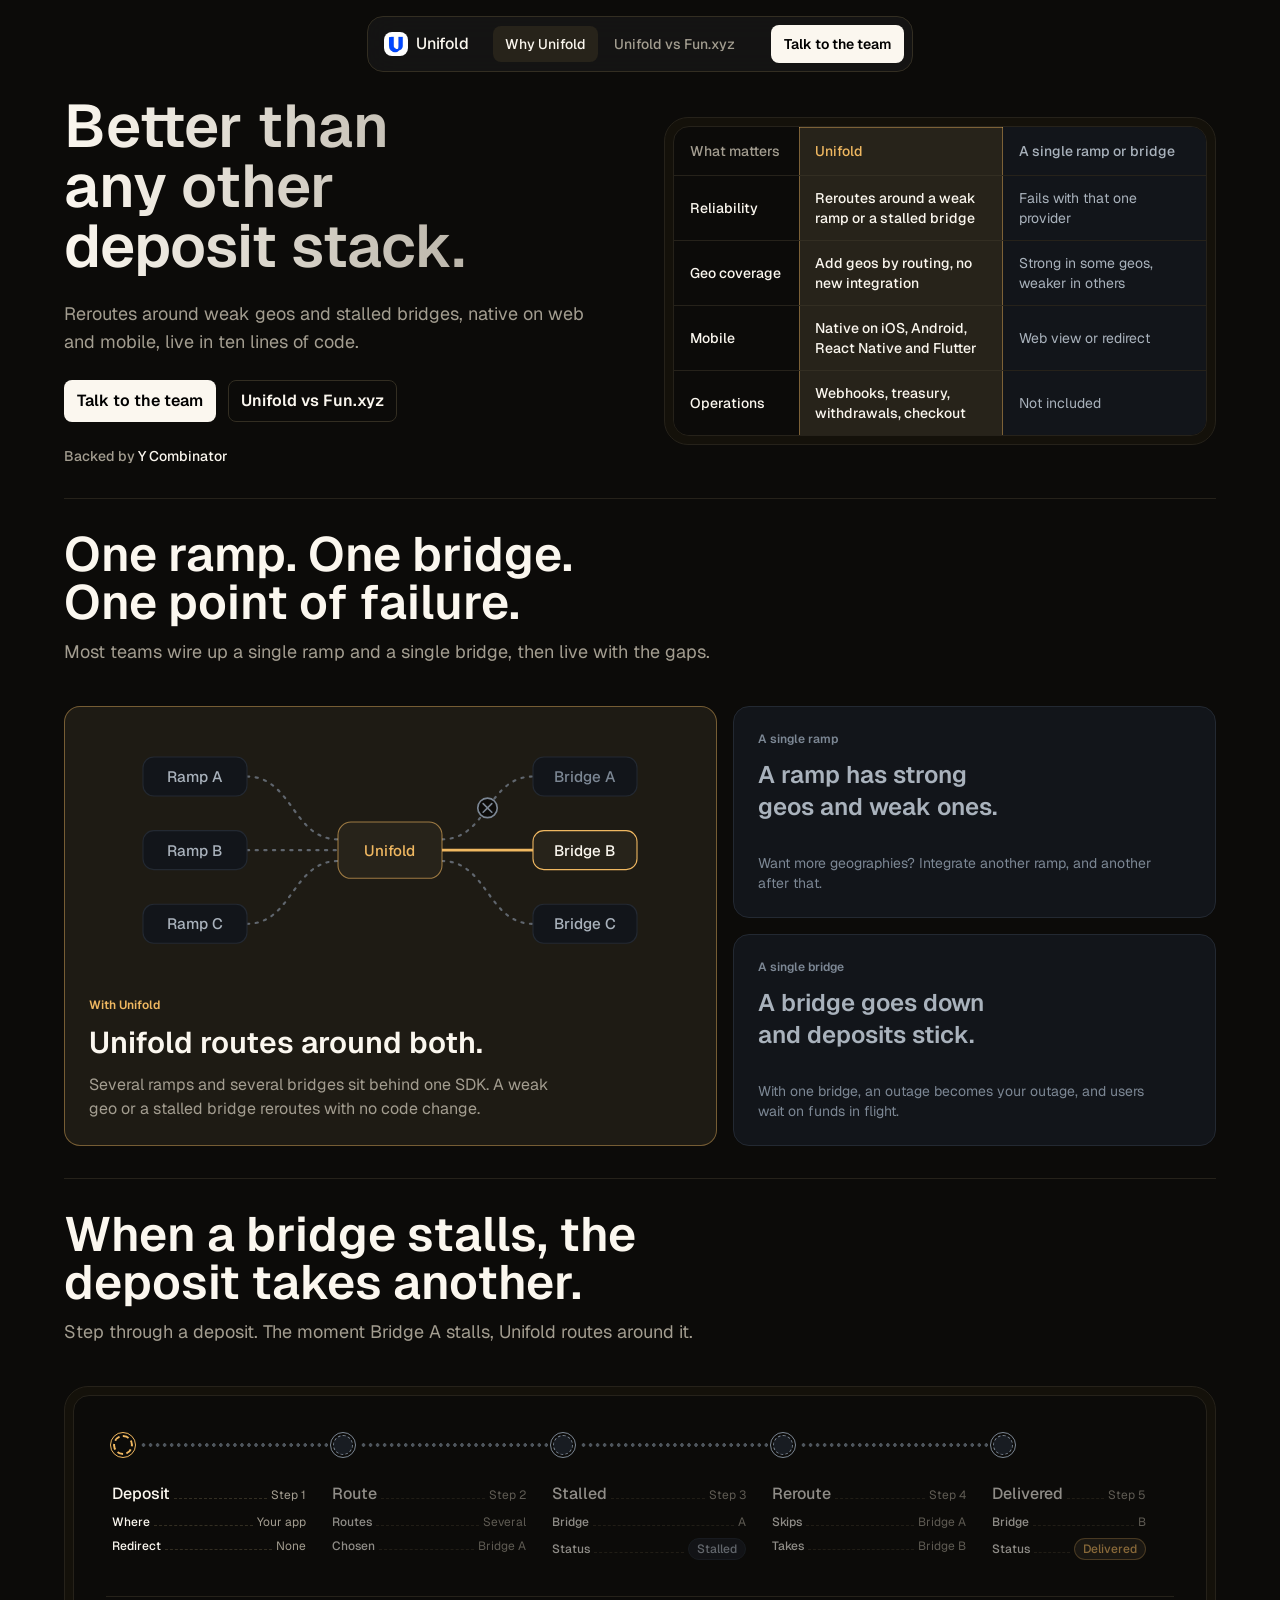
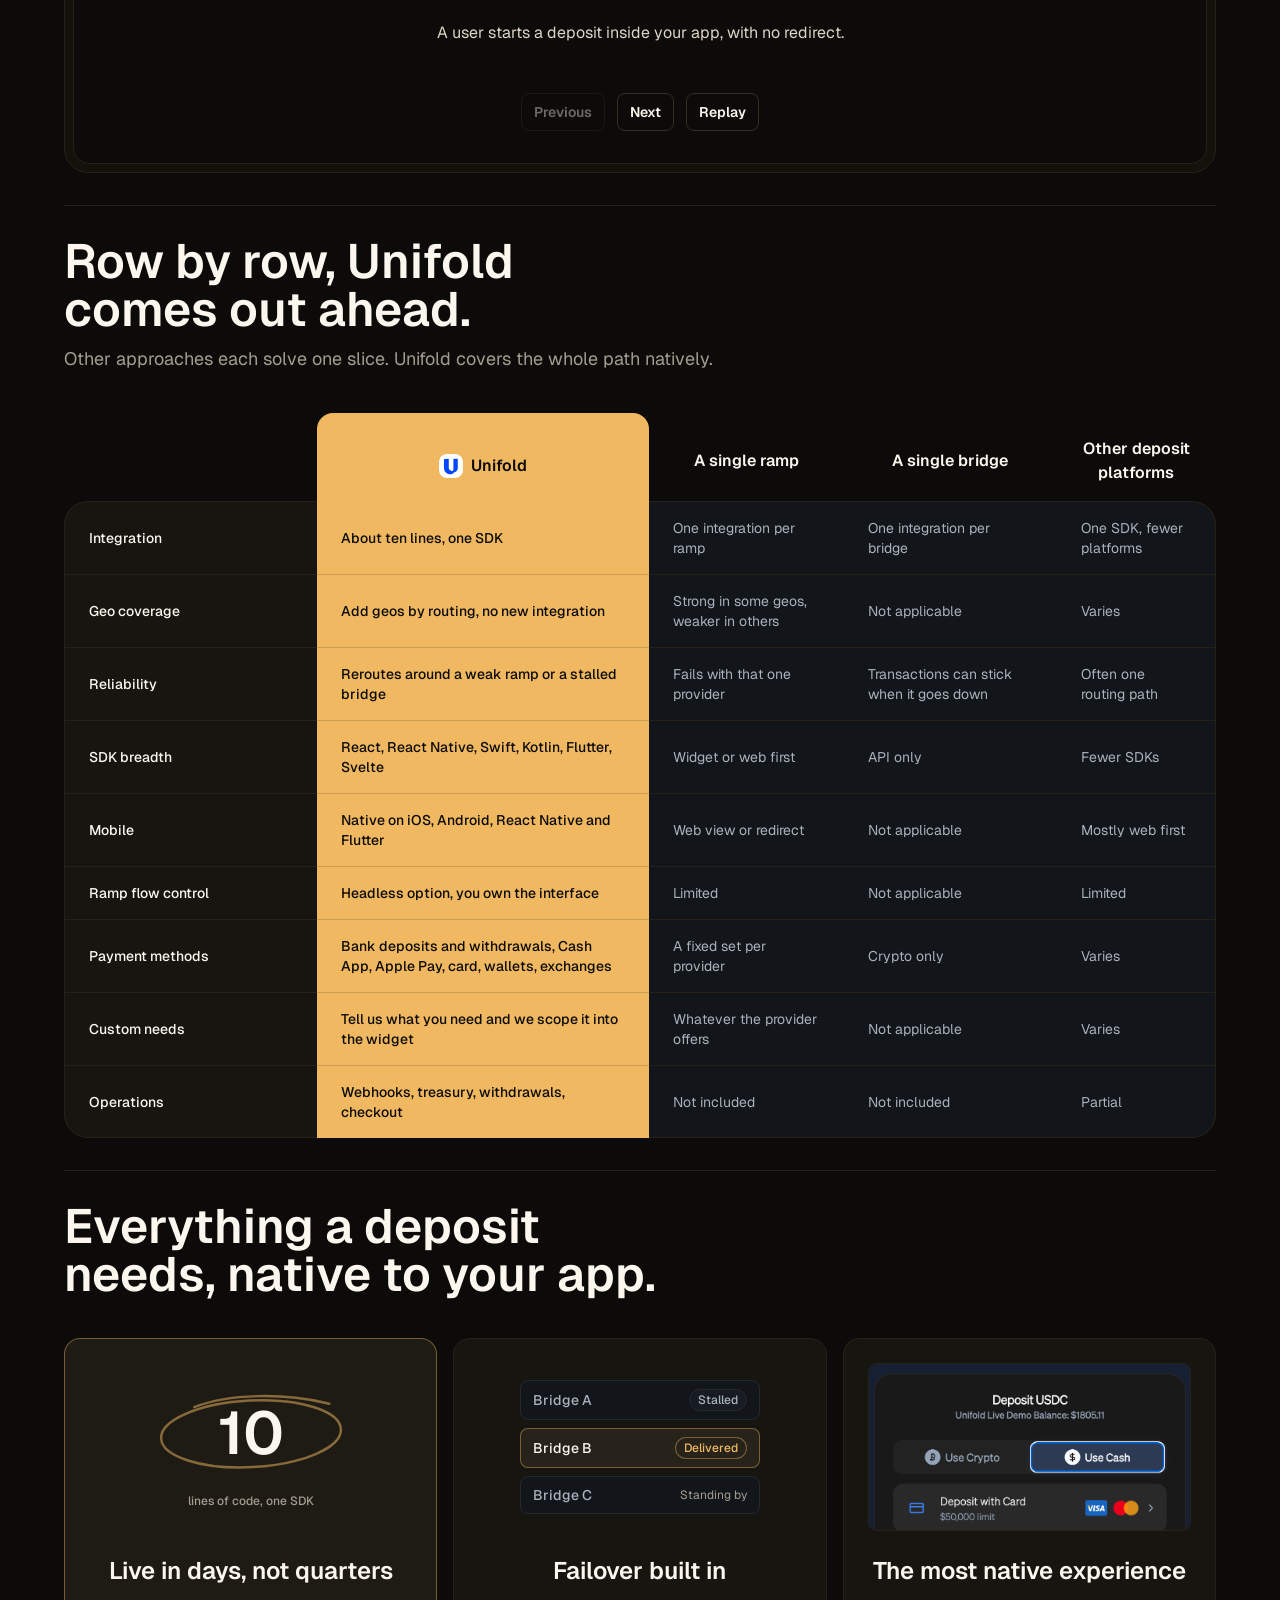
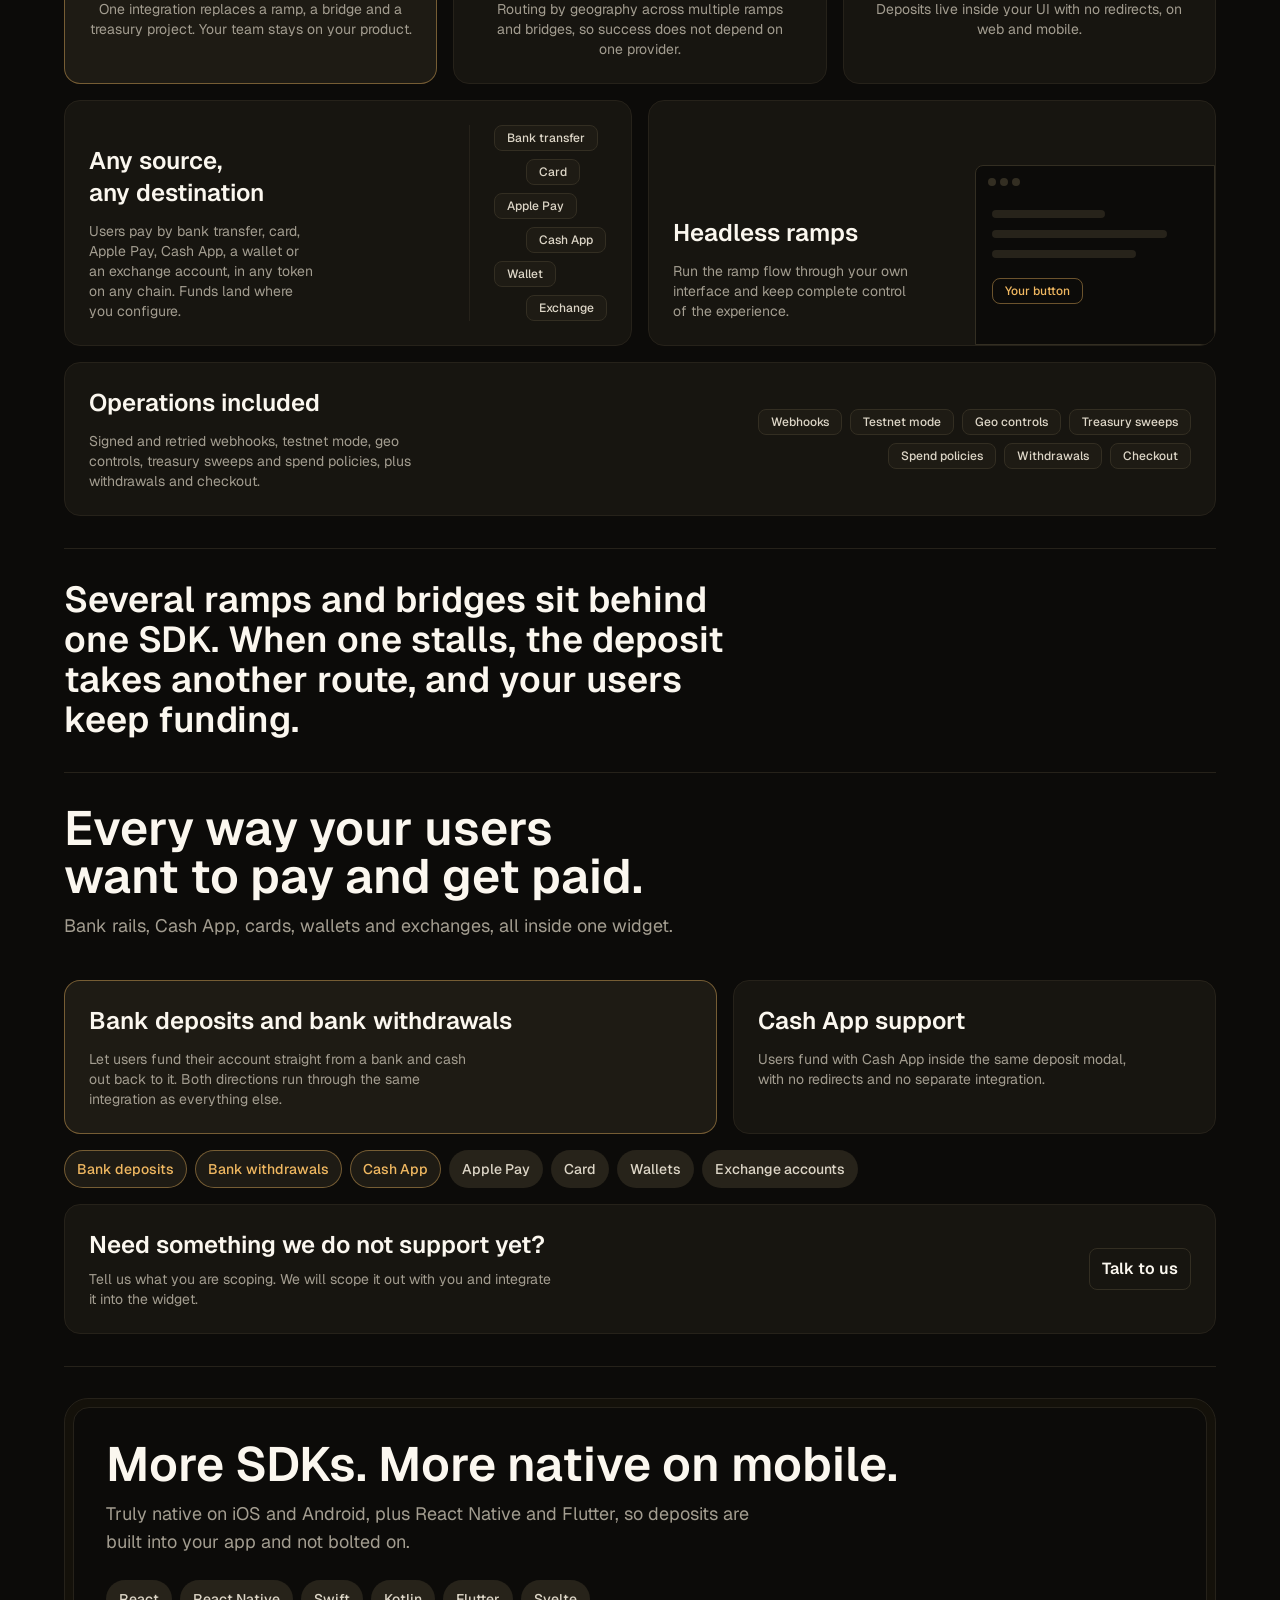
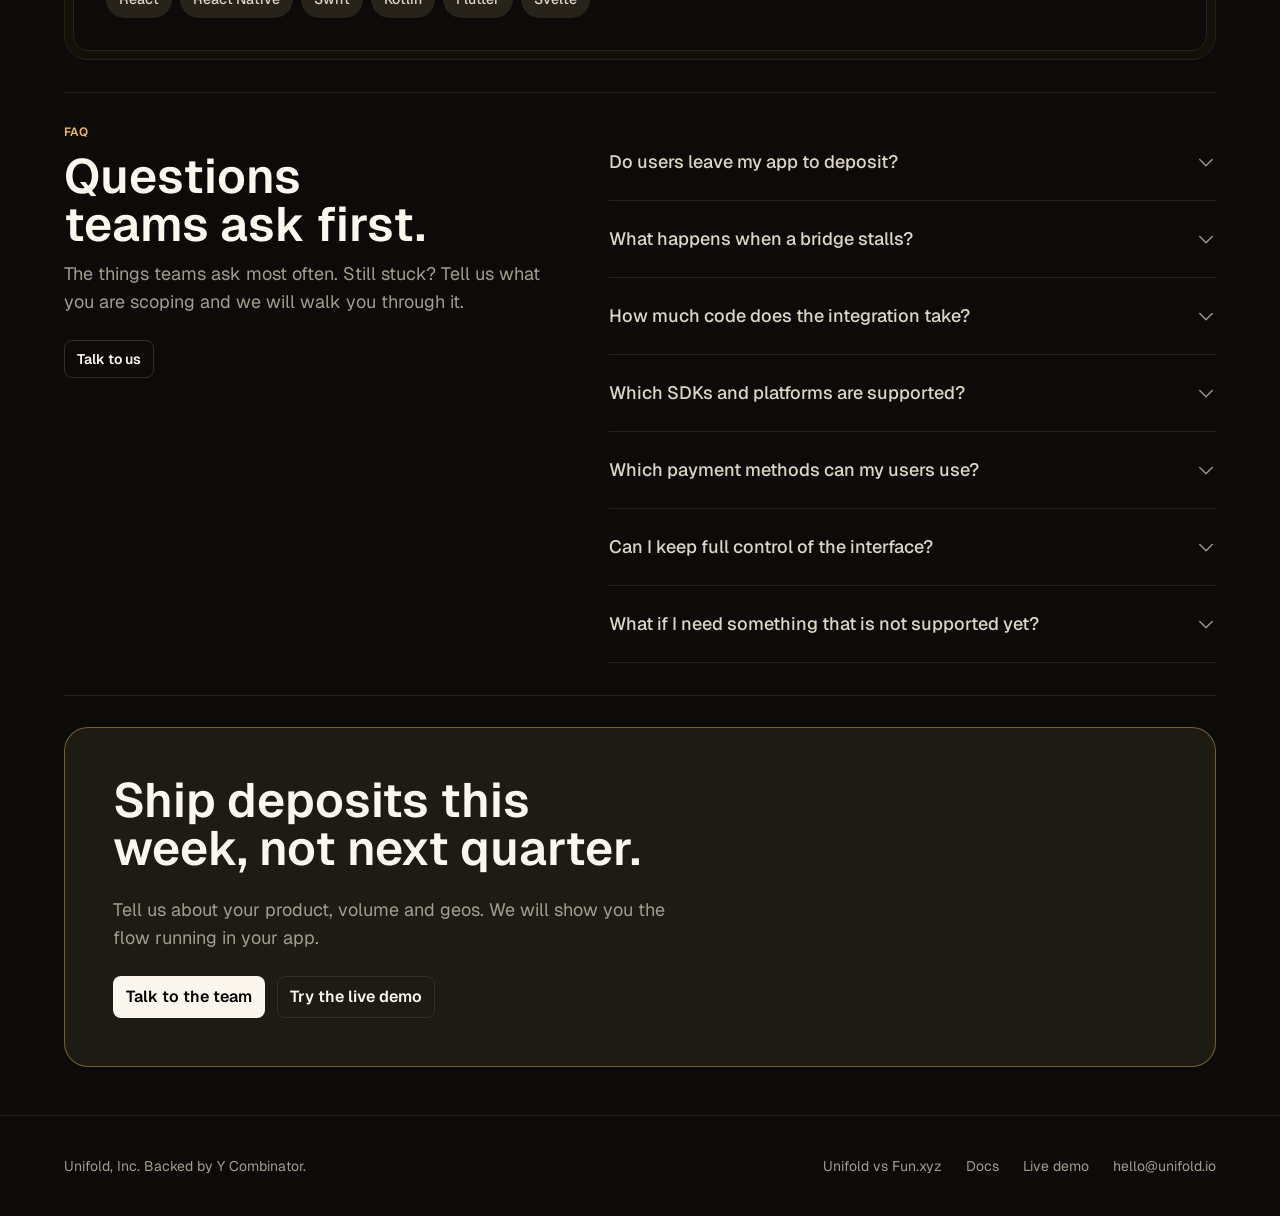
==== commit b1fbdd53: "Comparison table with raised filled Unifold column Co-Authored-By: Claude Sonnet 5.5 <noreply@anthro" ====
--- a/index.html
+++ b/index.html
@@ -151,12 +151,12 @@
     <h2 class="section-title">Row by row, Unifold comes out ahead.</h2>
     <p class="lede">Other approaches each solve one slice. Unifold covers the whole path natively.</p>
   </div>
-  <div class="mat reveal"><div class="board scroll">
+  <div class="reveal"><div class="scroll">
     <table class="cmp">
       <thead>
         <tr>
-          <th scope="col">What matters</th>
-          <th scope="col" class="us">Unifold</th>
+          <th scope="col"><span class="sr">What matters</span></th>
+          <th scope="col" class="us"><span class="nm"><img src="flows/unifold-logo.png" alt="">Unifold</span></th>
           <th scope="col">A single ramp</th>
           <th scope="col">A single bridge</th>
           <th scope="col">Other deposit platforms</th>
--- a/site.css
+++ b/site.css
@@ -319,30 +319,42 @@
 .btn:disabled:hover{background:transparent;border-color:var(--line)}
 
 .scroll{overflow-x:auto}
-.cmp{border-collapse:collapse;width:100%;min-width:880px;text-align:left}
-.cmp th,.cmp td{padding:var(--s-200);vertical-align:top}
-.cmp thead th{font-size:14px;line-height:20px;font-weight:500;background:var(--c1);color:var(--cink)}
-.cmp thead th:first-child{background:var(--bg);color:var(--mute)}
-.cmp thead th.us{background:var(--s3);color:var(--accent)}
-.cmp tbody th{width:15%;background:var(--bg);color:var(--ink);font-size:14px;line-height:20px;font-weight:500}
+/* comparison: Unifold's column is filled and rises above the table, the alternatives stay quiet and cool */
+.cmp{border-collapse:separate;border-spacing:0;width:100%;min-width:880px;text-align:left}
+.cmp th,.cmp td{padding:var(--s-200) var(--s-300);vertical-align:middle}
+.cmp thead th{padding:var(--s-300) var(--s-200) var(--s-200);background:transparent;color:var(--ink);font-size:16px;line-height:24px;font-weight:600;text-align:center}
+.cmp thead th:first-child{width:22%}
+.cmp thead th.us{padding-top:var(--s-500);background:var(--accent);color:var(--bg);border-radius:var(--r-2xl) var(--r-2xl) 0 0}
+.cmp .nm{display:inline-flex;align-items:center;gap:var(--s-75)}
+.cmp .nm img{width:24px;height:24px;border-radius:var(--r-lg);display:block}
+.cmp tbody th{width:22%;text-align:left;background:var(--s1);color:var(--ink);font-size:14px;line-height:20px;font-weight:500}
 .cmp td{background:var(--c1);color:var(--cink);font-size:14px;line-height:20px;font-weight:400}
-.cmp td.us{background:var(--s3);color:var(--ink);font-weight:500;box-shadow:inset 1px 0 var(--accent-line),inset -1px 0 var(--accent-line)}
-.cmp tbody tr>*{border-top:1px solid var(--line-soft)}
-.cmp tbody tr:first-child>*{border-top:0}
-/* phones: each row becomes a card, Unifold first and warm, the alternatives listed cool underneath */
+.cmp td.us{background:var(--accent);color:var(--bg);font-weight:500}
+.cmp tbody tr>*{border-bottom:1px solid var(--line-soft)}
+.cmp tbody tr:first-child>*{border-top:1px solid var(--line-soft)}
+.cmp tbody tr>*:first-child{border-left:1px solid var(--line-soft)}
+.cmp tbody tr>*:last-child{border-right:1px solid var(--line-soft)}
+.cmp tbody tr:first-child>td.us{border-top:0}
+.cmp tbody tr>td.us{border-bottom-color:rgba(12,11,9,.16)}
+.cmp tbody tr:last-child>td.us{border-bottom:0}
+.cmp tbody tr:first-child>th{border-top-left-radius:var(--r-3xl)}
+.cmp tbody tr:first-child>td:last-child{border-top-right-radius:var(--r-3xl)}
+.cmp tbody tr:last-child>th{border-bottom-left-radius:var(--r-3xl)}
+.cmp tbody tr:last-child>td:last-child{border-bottom-right-radius:var(--r-3xl)}
+/* phones: each row becomes a card, Unifold first and filled, the alternatives listed cool underneath */
 @media (max-width:767px){
   .scroll{overflow:visible}
   .cmp,.cmp tbody,.cmp tr,.cmp th,.cmp td{display:block;min-width:0;width:auto}
   .cmp thead{display:none}
+  .cmp{border:1px solid var(--line-soft);border-radius:var(--r-2xl);overflow:hidden}
   .cmp tbody tr{border-top:1px solid var(--line-soft)}
   .cmp tbody tr:first-child{border-top:0}
-  .cmp tbody tr>*{border-top:0}
-  .cmp tbody th{width:auto;padding:var(--s-200) var(--s-200) var(--s-75)}
+  .cmp tbody tr>*{border:0!important;border-radius:0!important}
+  .cmp tbody th{width:auto;padding:var(--s-200) var(--s-200) var(--s-75);background:var(--bg)}
   .cmp td{padding:var(--s-100) var(--s-200)}
-  .cmp td.us{box-shadow:none;border-block:1px solid var(--accent-line)}
   .cmp td:not(.us){display:grid;grid-template-columns:minmax(0,.8fr) minmax(0,1.4fr);gap:var(--s-100)}
   .cmp td::before{content:attr(data-label);color:var(--cmute);font-weight:500}
-  .cmp td.us::before{display:block;color:var(--accent);margin-bottom:var(--s-25)}
+  .cmp td.us::before{display:block;color:rgba(12,11,9,.65);margin-bottom:var(--s-25)}
   .cmp td:last-child{padding-bottom:var(--s-200)}
 }
 
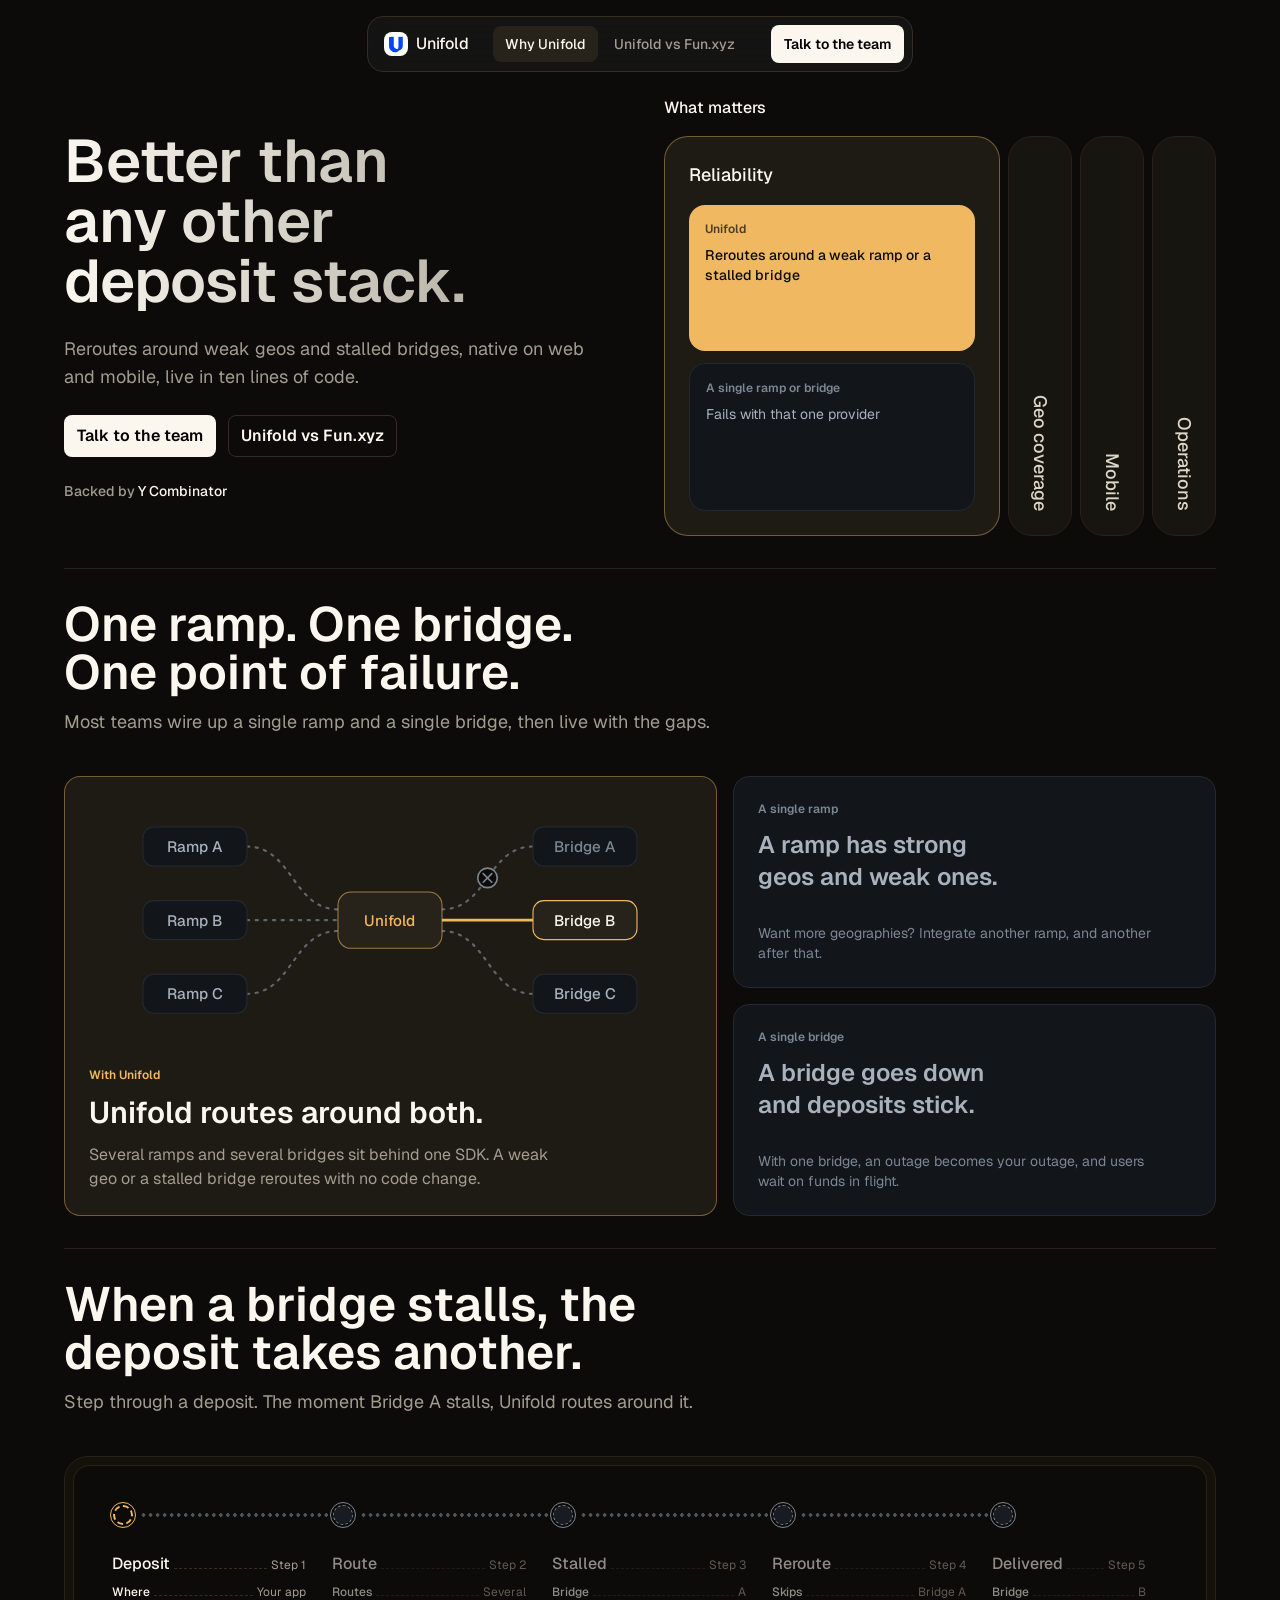
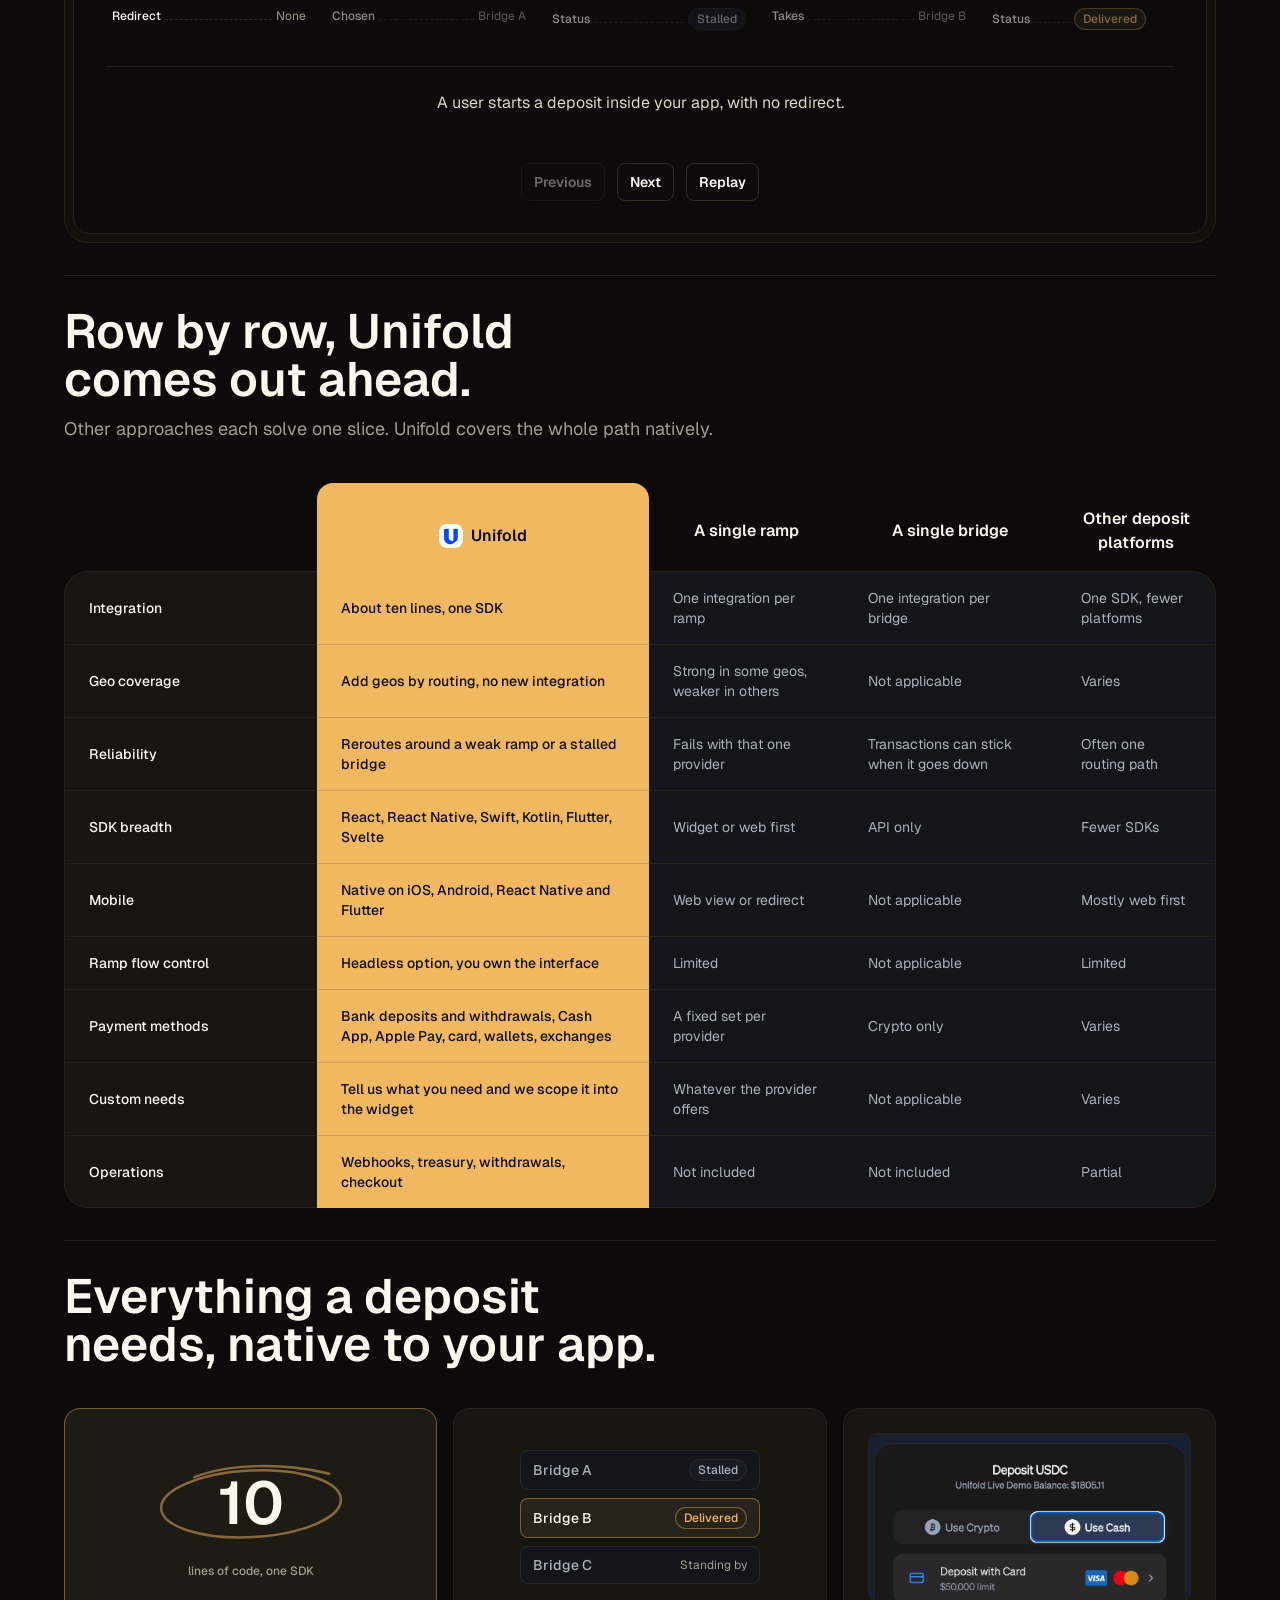
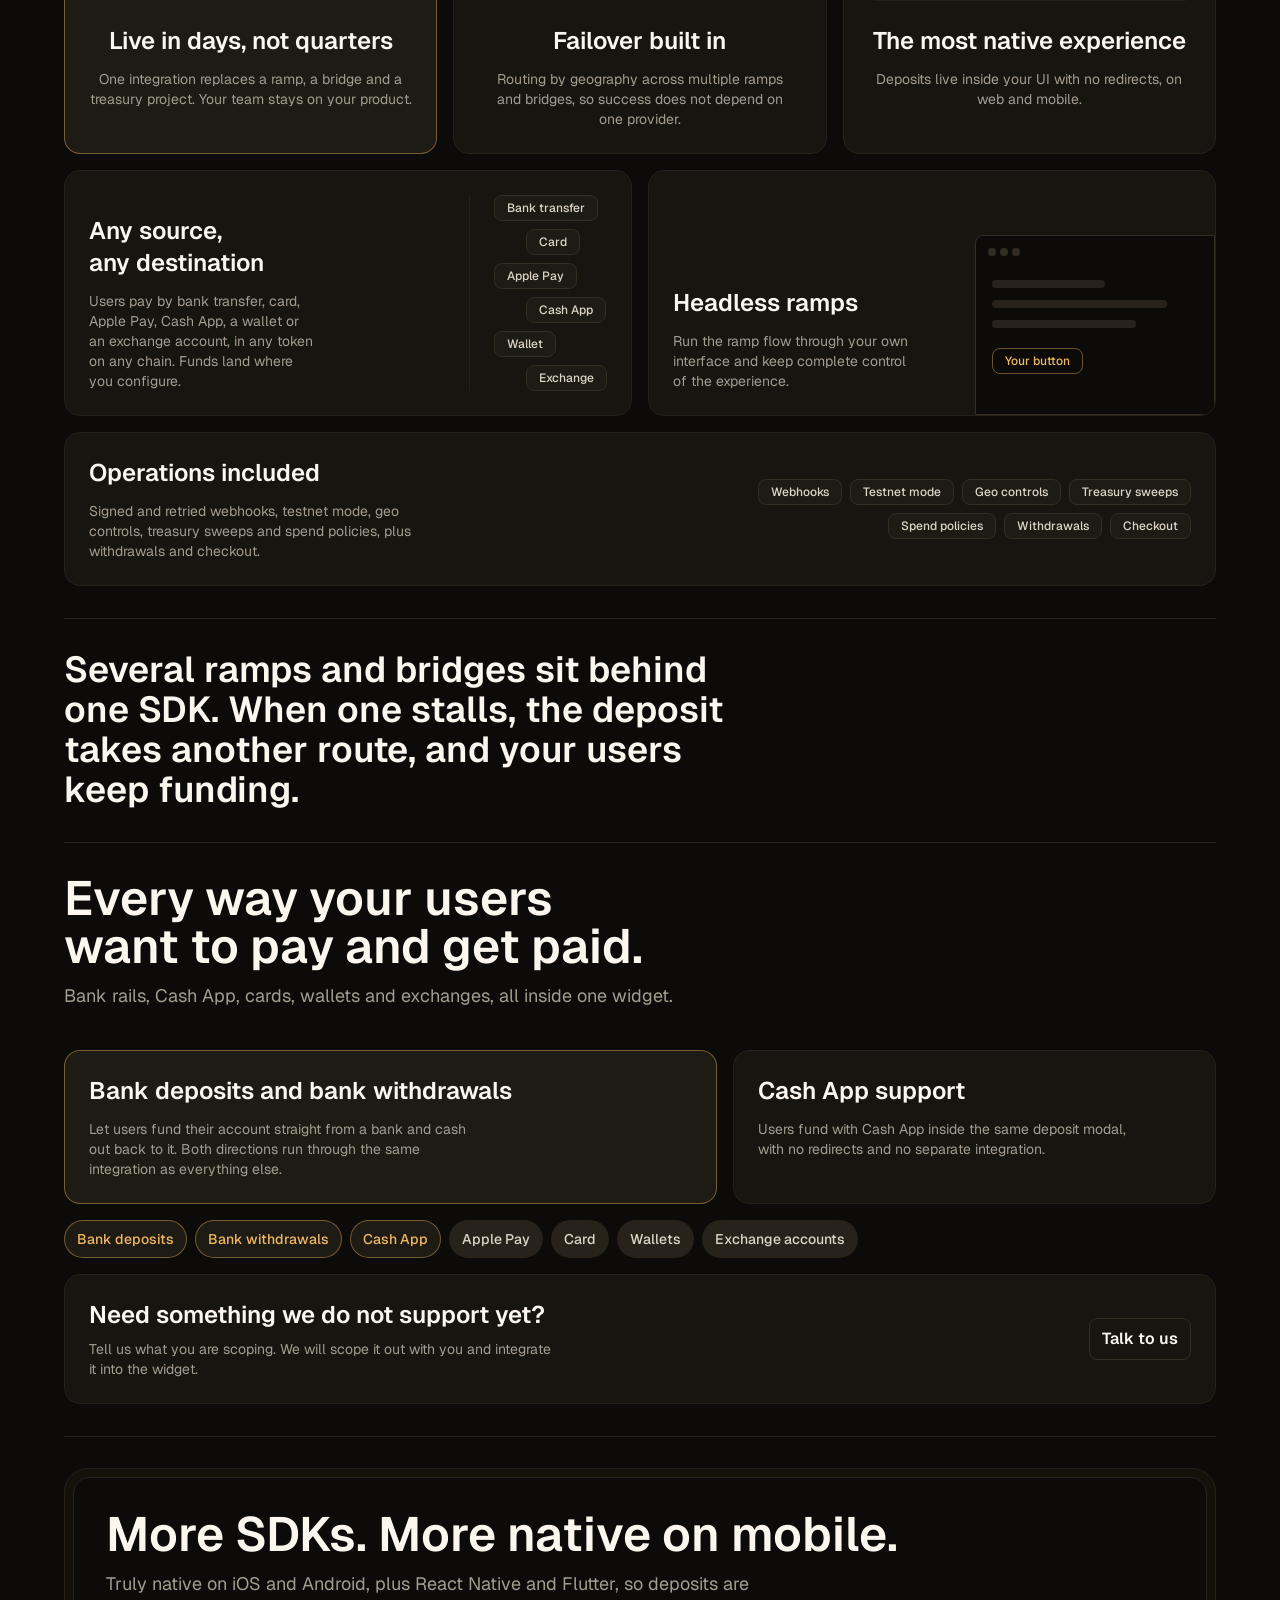
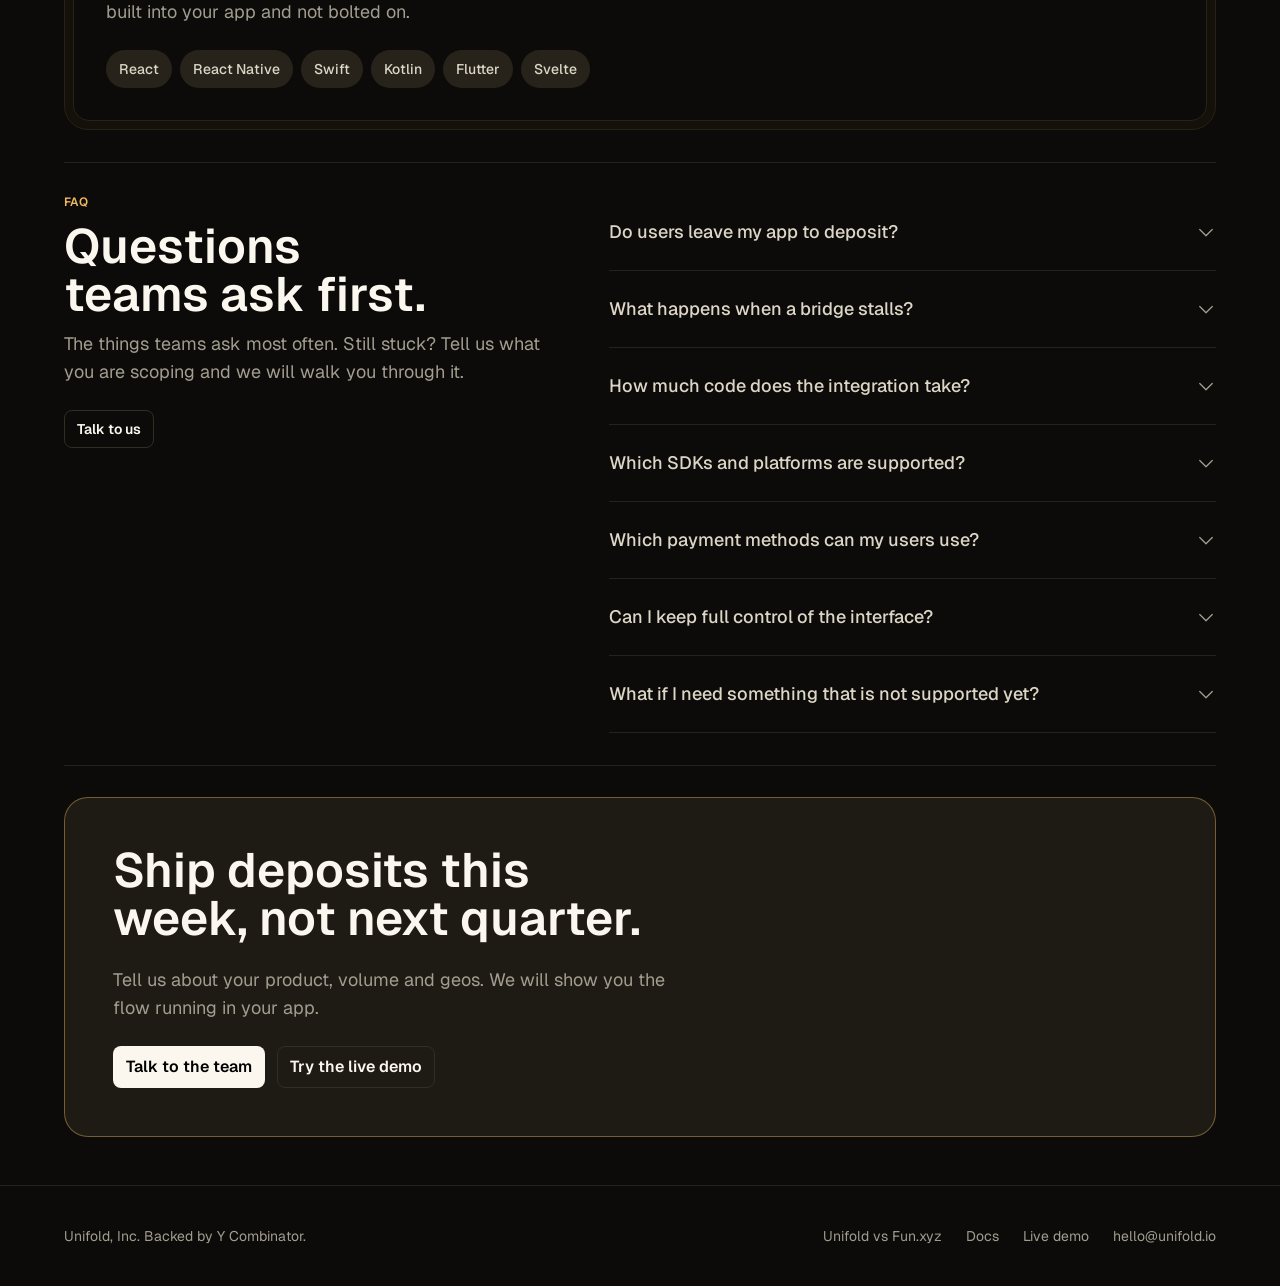
==== commit 6661fdf2: "Fun vs Unifold board with raised Unifold column; expanding What matters pills in the hero Co-Authore" ====
--- a/index.html
+++ b/index.html
@@ -49,13 +49,37 @@
     <p class="proof caption-1" style="--i:3"><span>Backed by <b>Y Combinator</b></span></p>
   </div>
   <div class="hero-board" style="--i:3">
-    <div class="mat">
-      <div class="board" role="table" aria-label="Unifold compared with a single ramp or bridge">
-        <div class="cols hd title-4" role="row"><div class="lab" role="columnheader">What matters</div><div class="u" role="columnheader">Unifold</div><div class="f" role="columnheader">A single ramp or bridge</div></div>
-        <div class="cols vrow" role="row"><div class="cell lab title-4" role="rowheader">Reliability</div><div class="cell u body-5" role="cell">Reroutes around a weak ramp or a stalled bridge</div><div class="cell f body-6" role="cell">Fails with that one provider</div></div>
-        <div class="cols vrow" role="row"><div class="cell lab title-4" role="rowheader">Geo coverage</div><div class="cell u body-5" role="cell">Add geos by routing, no new integration</div><div class="cell f body-6" role="cell">Strong in some geos, weaker in others</div></div>
-        <div class="cols vrow" role="row"><div class="cell lab title-4" role="rowheader">Mobile</div><div class="cell u body-5" role="cell">Native on iOS, Android, React Native and Flutter</div><div class="cell f body-6" role="cell">Web view or redirect</div></div>
-        <div class="cols vrow" role="row"><div class="cell lab title-4" role="rowheader">Operations</div><div class="cell u body-5" role="cell">Webhooks, treasury, withdrawals, checkout</div><div class="cell f body-6" role="cell">Not included</div></div>
+    <div class="wm" id="wm">
+      <p class="wm-title title-3">What matters</p>
+      <div class="wm-row" role="tablist" aria-label="What matters">
+      <div class="wm-card">
+        <button class="wm-tab" type="button" role="tab" id="wm-t1" aria-controls="wm-p1" aria-selected="false" tabindex="-1"><span class="wm-lbl title-2">Reliability</span></button>
+        <div class="wm-panel" role="tabpanel" id="wm-p1" aria-labelledby="wm-t1" hidden>
+          <div class="wm-us"><span class="caption-3">Unifold</span><p class="body-5">Reroutes around a weak ramp or a stalled bridge</p></div>
+          <div class="wm-them"><span class="caption-3">A single ramp or bridge</span><p class="body-6">Fails with that one provider</p></div>
+        </div>
+      </div>
+      <div class="wm-card">
+        <button class="wm-tab" type="button" role="tab" id="wm-t2" aria-controls="wm-p2" aria-selected="false" tabindex="-1"><span class="wm-lbl title-2">Geo coverage</span></button>
+        <div class="wm-panel" role="tabpanel" id="wm-p2" aria-labelledby="wm-t2" hidden>
+          <div class="wm-us"><span class="caption-3">Unifold</span><p class="body-5">Add geos by routing, no new integration</p></div>
+          <div class="wm-them"><span class="caption-3">A single ramp or bridge</span><p class="body-6">Strong in some geos, weaker in others</p></div>
+        </div>
+      </div>
+      <div class="wm-card">
+        <button class="wm-tab" type="button" role="tab" id="wm-t3" aria-controls="wm-p3" aria-selected="false" tabindex="-1"><span class="wm-lbl title-2">Mobile</span></button>
+        <div class="wm-panel" role="tabpanel" id="wm-p3" aria-labelledby="wm-t3" hidden>
+          <div class="wm-us"><span class="caption-3">Unifold</span><p class="body-5">Native on iOS, Android, React Native and Flutter</p></div>
+          <div class="wm-them"><span class="caption-3">A single ramp or bridge</span><p class="body-6">Web view or redirect</p></div>
+        </div>
+      </div>
+      <div class="wm-card">
+        <button class="wm-tab" type="button" role="tab" id="wm-t4" aria-controls="wm-p4" aria-selected="false" tabindex="-1"><span class="wm-lbl title-2">Operations</span></button>
+        <div class="wm-panel" role="tabpanel" id="wm-p4" aria-labelledby="wm-t4" hidden>
+          <div class="wm-us"><span class="caption-3">Unifold</span><p class="body-5">Webhooks, treasury, withdrawals, checkout</p></div>
+          <div class="wm-them"><span class="caption-3">A single ramp or bridge</span><p class="body-6">Not included</p></div>
+        </div>
+      </div>
       </div>
     </div>
   </div>
--- a/site.css
+++ b/site.css
@@ -226,6 +226,58 @@
   .vrow .cell.lab,.vrow .cell.f,.vrow .cell.u{justify-content:flex-start}
   .cell.u{padding-right:var(--s-600)}
   .play{right:var(--s-75);top:auto;bottom:var(--s-100);margin-top:0}
+}
+
+/* ---------- fun vs unifold board: same language as the row by row table ---------- */
+.cmpx .hd{align-items:end}
+.cmpx .hd>div{justify-content:center;min-height:0;padding:var(--s-300) var(--s-200) var(--s-200);background:transparent;color:var(--ink);font-weight:600;box-shadow:none}
+.cmpx .hd .u{position:relative;z-index:2;padding-top:var(--s-500);background:var(--accent);color:var(--bg);border-radius:var(--r-2xl) var(--r-2xl) 0 0}
+.cmpx #chart{border-radius:var(--r-3xl);overflow:hidden;box-shadow:0 0 0 1px var(--line-soft)}
+.cmpx .cell{border-top:0;border-bottom:1px solid var(--line-soft)}
+.cmpx #chart .row:last-child .cell{border-bottom:0}
+.cmpx .cell.lab{background:var(--s1);color:var(--ink)}
+.cmpx .cell.f{background:var(--c1);color:var(--cink)}
+.cmpx .cell.u{background:var(--accent);color:var(--bg);font-weight:500;box-shadow:none;border-bottom-color:rgba(12,11,9,.16)}
+.cmpx .u .val,.cmpx .u .sub-line,.cmpx .ic.yes{color:var(--bg)}
+.cmpx .u .sub-line{opacity:.78}
+.cmpx .play{background:var(--bg);color:var(--accent)}
+.cmpx .row:not(.static):hover .cell.lab,.cmpx .row:not(.static):focus-visible .cell.lab{background:var(--s2)}
+.cmpx .row:not(.static):hover .cell.f,.cmpx .row:not(.static):focus-visible .cell.f{background:var(--c2)}
+.cmpx .row:not(.static):hover .cell.u,.cmpx .row:not(.static):focus-visible .cell.u{background:#F5C47B}
+.cmpx .row:not(.static):hover .play,.cmpx .row:focus-visible .play{background:var(--bg);color:#fff}
+.cmpx .row.fired .play::after{border-color:var(--bg)}
+.cmpx+.cap-out,.cap-out{margin-top:var(--s-200)}
+
+/* ---------- hero: what matters, pills that open into the difference ---------- */
+.wm{display:flex;flex-direction:column;gap:var(--s-200)}
+.wm-title{color:var(--ink)}
+.wm-row{display:flex;gap:var(--s-75);height:400px}
+.wm-card{position:relative;flex:0 0 64px;min-width:0;overflow:hidden;border-radius:var(--r-3xl);background:var(--s1);border:1px solid var(--line-soft);cursor:pointer;
+  transition:flex-basis 500ms var(--ease),border-color 300ms var(--ease),background-color 300ms var(--ease)}
+.wm-card:hover{border-color:var(--line)}
+.wm-card.open{flex:1 1 0;background:var(--s2);border-color:var(--accent-line);cursor:default}
+.wm-tab{position:absolute;inset:0;display:block;width:100%;padding:0;border:0;background:transparent;color:var(--ink-2);text-align:left;cursor:inherit;transition:color 300ms var(--ease)}
+.wm-card:hover .wm-tab,.wm-card.open .wm-tab{color:var(--ink)}
+.wm-lbl{position:absolute;left:50%;bottom:var(--s-300);transform:translateX(-50%);writing-mode:vertical-rl;white-space:nowrap}
+.wm-card.open .wm-tab{position:relative;inset:auto;padding:var(--s-300) var(--s-300) 0}
+.wm-card.open .wm-lbl{position:static;transform:none;writing-mode:horizontal-tb}
+.wm-panel{display:flex;flex-direction:column;gap:var(--s-100);min-width:260px;height:calc(100% - 52px);padding:var(--s-200) var(--s-300) var(--s-300);animation:rise 500ms var(--ease) 150ms both}
+.wm-panel[hidden]{display:none}
+.wm-us,.wm-them{flex:1;display:flex;flex-direction:column;gap:var(--s-75);padding:var(--s-200);border-radius:var(--r-2xl)}
+.wm-us{background:var(--accent);color:var(--bg)}
+.wm-us .caption-3{opacity:.7}
+.wm-us p{font-weight:500}
+.wm-them{background:var(--c1);color:var(--cink);border:1px solid var(--cline)}
+.wm-them .caption-3{color:var(--cmute)}
+@media (max-width:860px){
+  .wm-row{flex-direction:column;height:auto}
+  .wm-card,.wm-card.open{flex:none;transition:border-color 300ms var(--ease),background-color 300ms var(--ease)}
+  .wm-tab,.wm-card.open .wm-tab{position:relative;inset:auto;display:flex;align-items:center;justify-content:space-between;padding:var(--s-200) var(--s-300)}
+  .wm-lbl,.wm-card.open .wm-lbl{position:static;transform:none;writing-mode:horizontal-tb}
+  .wm-tab::after{content:"";width:8px;height:8px;border:solid currentColor;border-width:0 2px 2px 0;transform:rotate(45deg);margin-top:-4px;transition:transform 500ms var(--ease)}
+  .wm-card.open .wm-tab::after{transform:rotate(-135deg);margin-top:4px}
+  .wm-panel{height:auto;min-width:0;padding:0 var(--s-200) var(--s-200)}
+  .wm-us,.wm-them{flex:none}
 }
 
 /* ---------- viewer ---------- */
@@ -464,4 +516,6 @@
   .dock{transform:none}
   .js .tagline .w{transition:none}
   .flow-item.active .in{animation:none}
-}
+  .wm-card{transition:none}
+  .wm-panel{animation:fade 300ms var(--ease) both}
+}
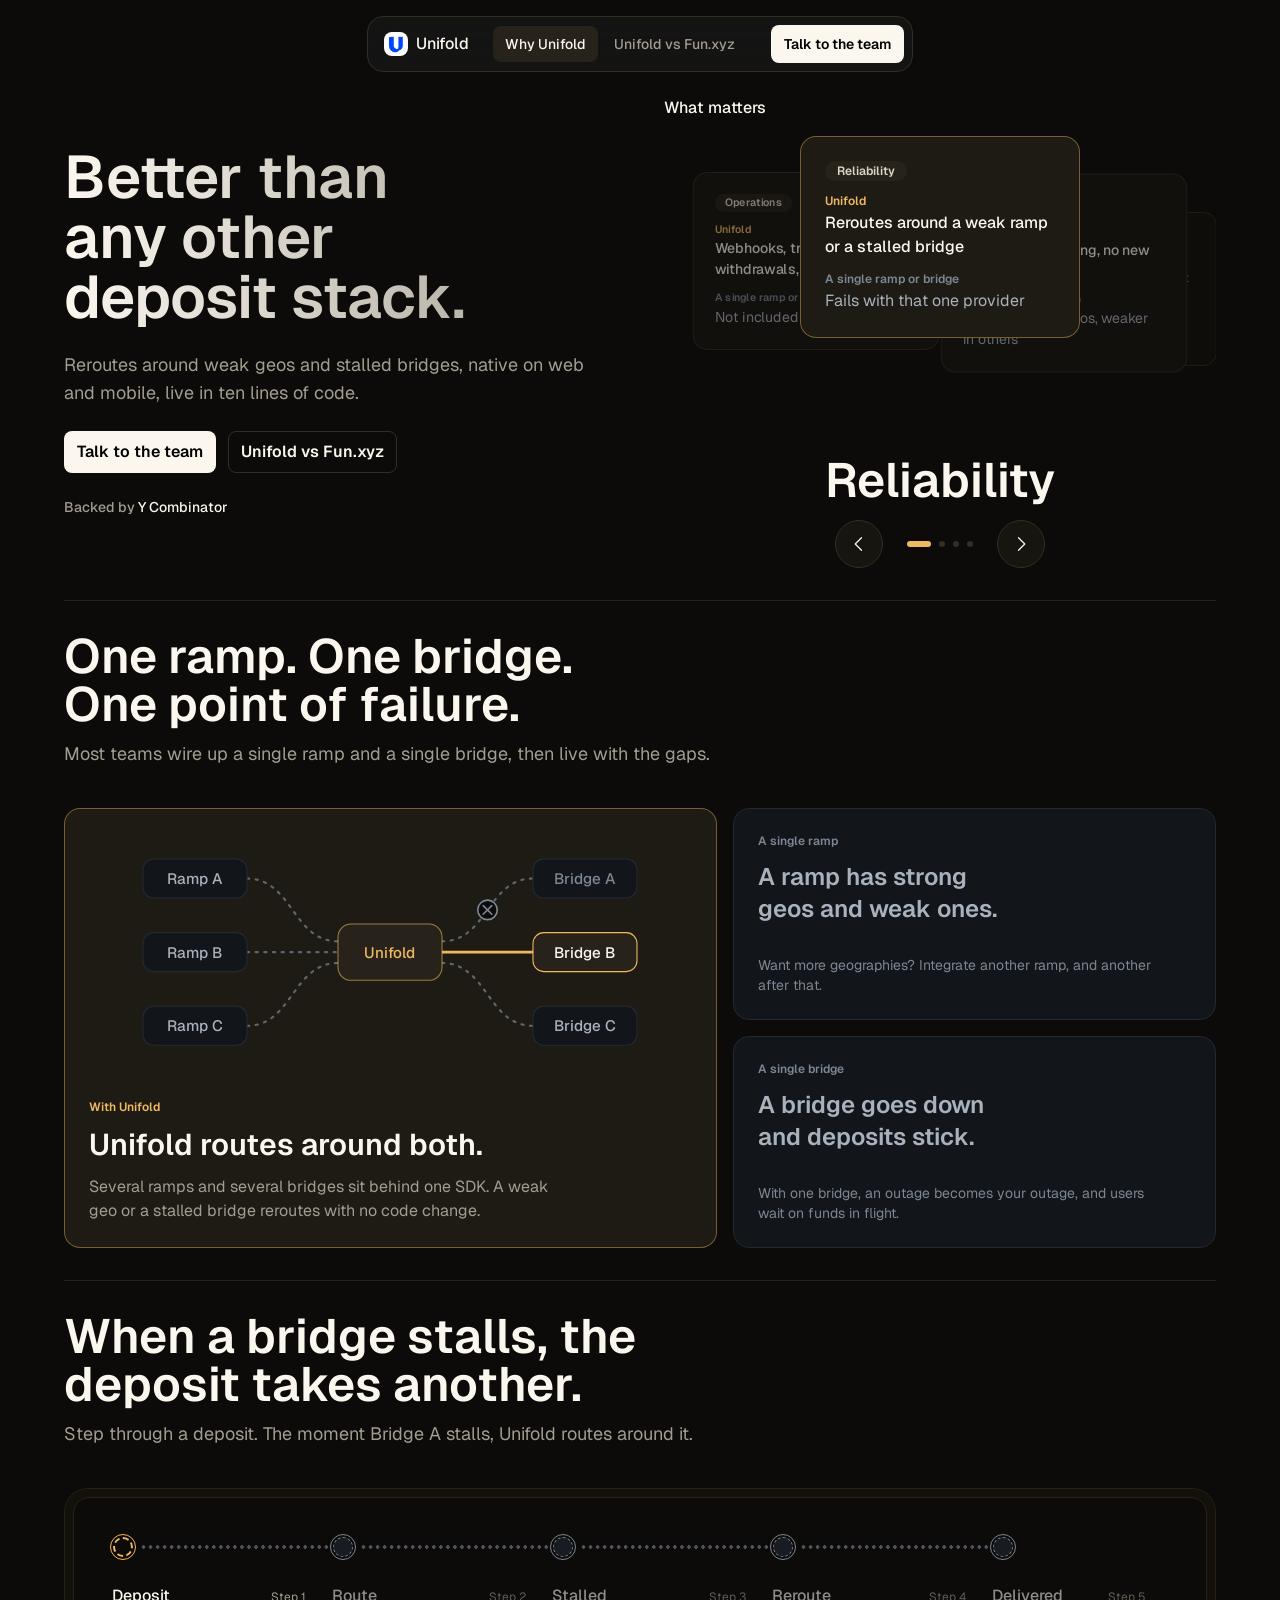
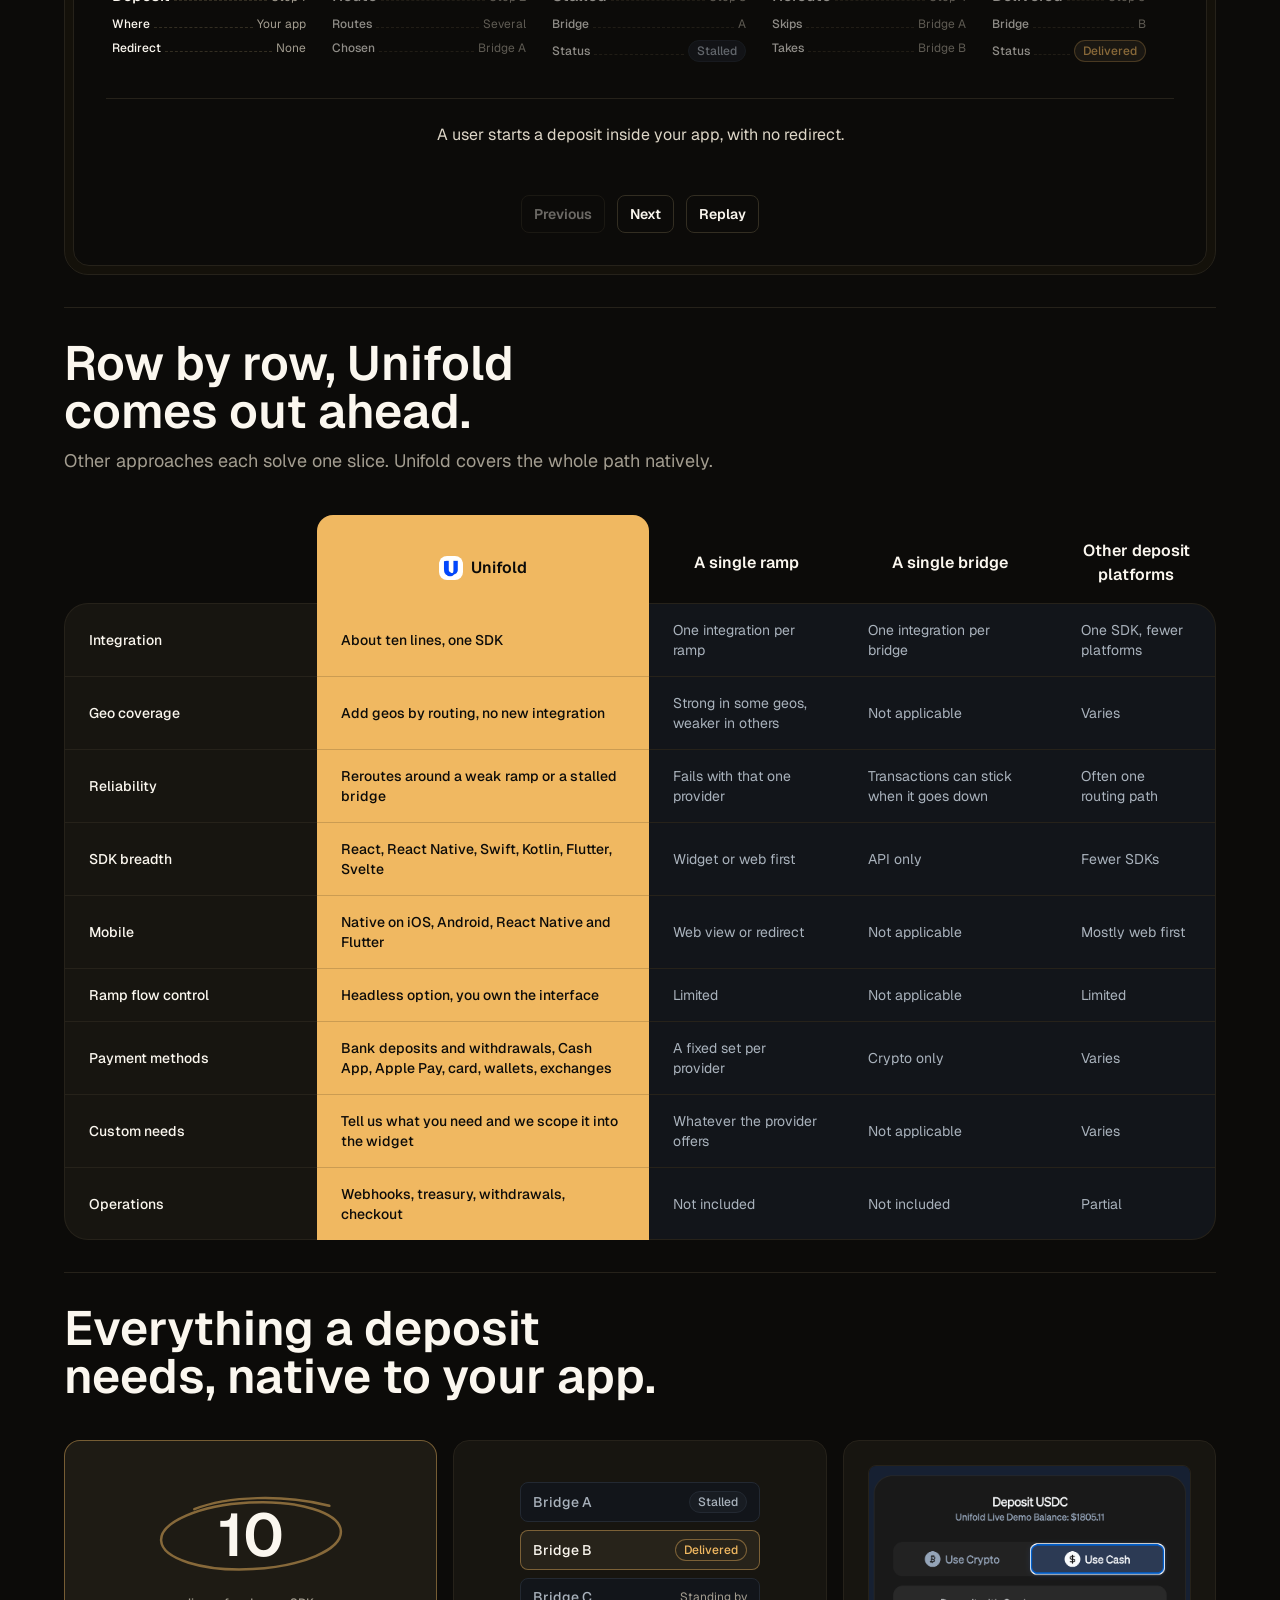
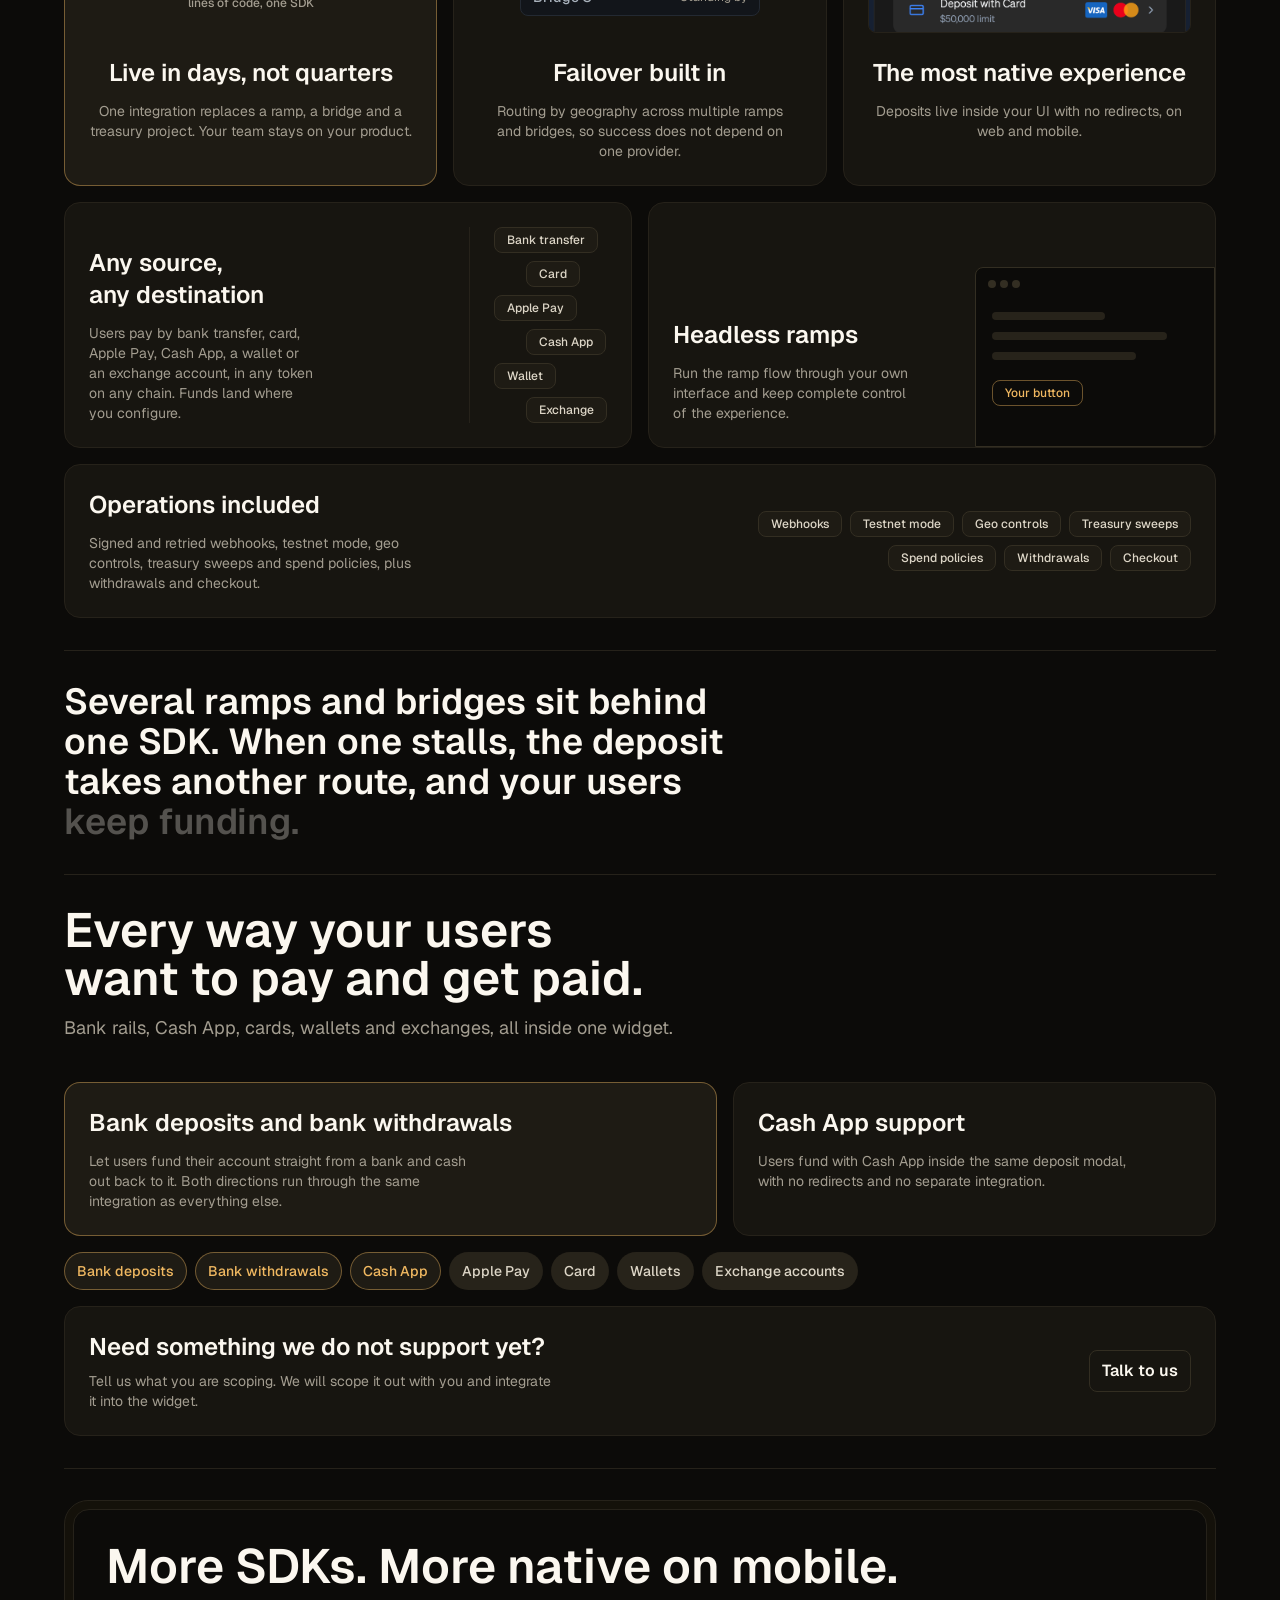
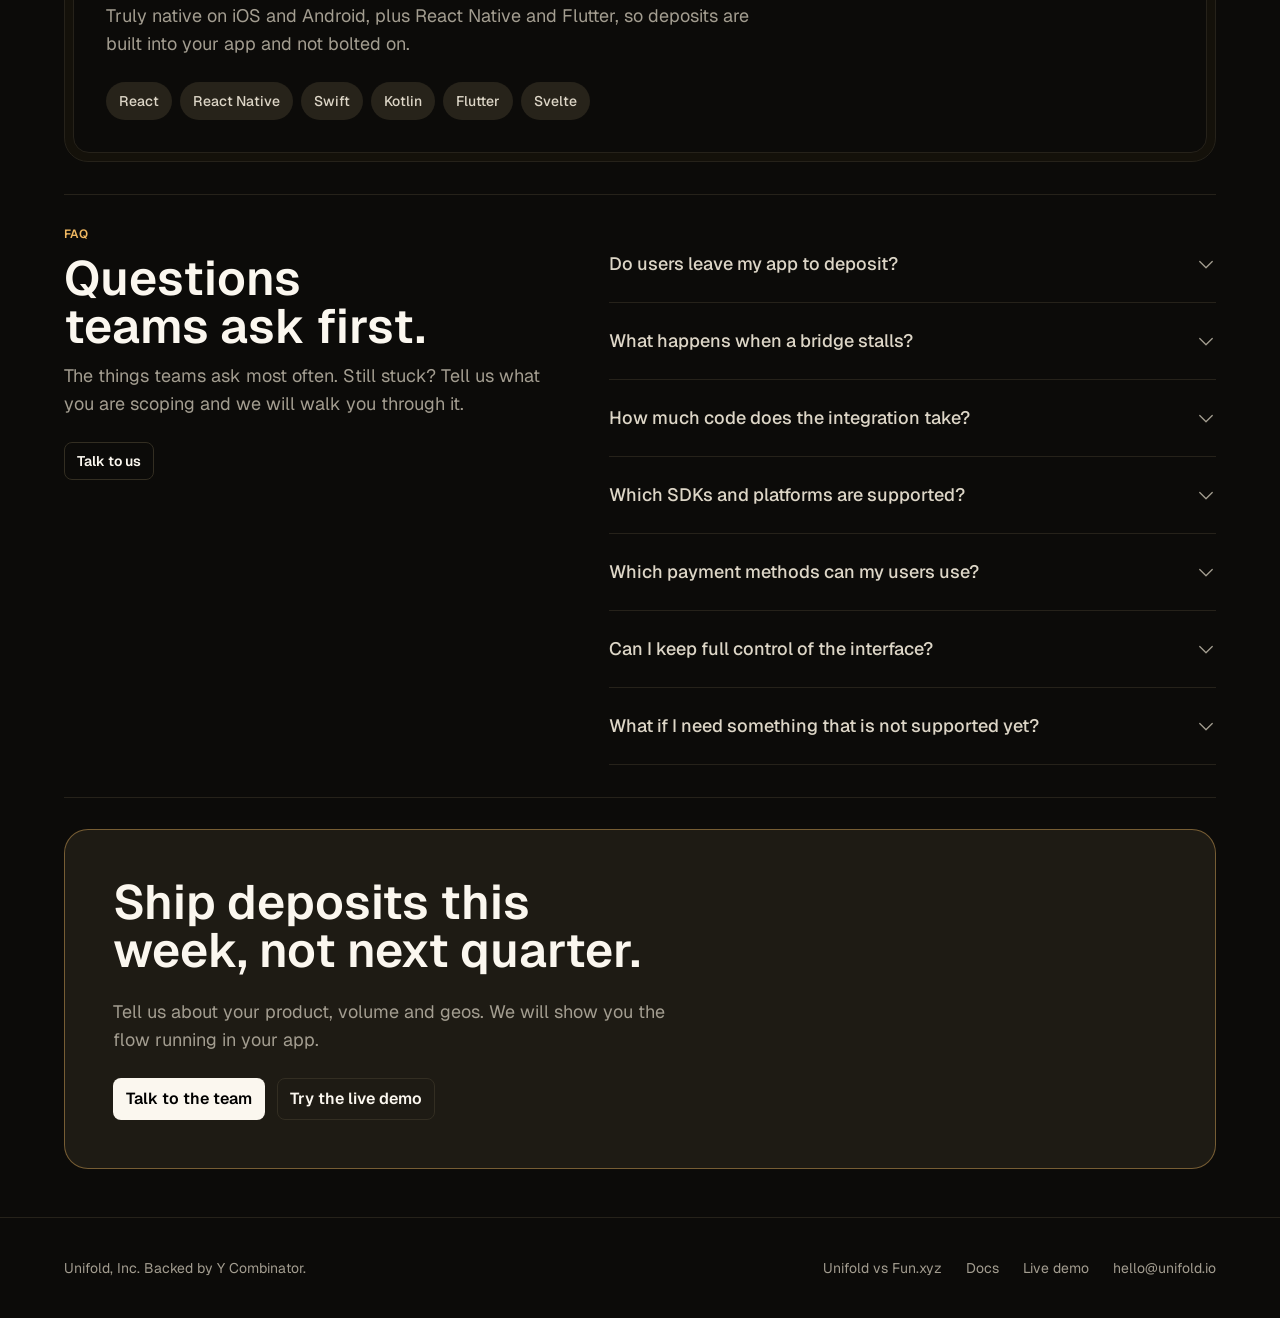
==== commit 880305e3: "Fanned What matters carousel with topic heading; Fun mobile apps not confirmed Co-Authored-By: Claud" ====
--- a/index.html
+++ b/index.html
@@ -49,37 +49,35 @@
     <p class="proof caption-1" style="--i:3"><span>Backed by <b>Y Combinator</b></span></p>
   </div>
   <div class="hero-board" style="--i:3">
-    <div class="wm" id="wm">
+    <div class="wm" id="wm" role="region" aria-roledescription="carousel" aria-label="What matters">
       <p class="wm-title title-3">What matters</p>
-      <div class="wm-row" role="tablist" aria-label="What matters">
-      <div class="wm-card">
-        <button class="wm-tab" type="button" role="tab" id="wm-t1" aria-controls="wm-p1" aria-selected="false" tabindex="-1"><span class="wm-lbl title-2">Reliability</span></button>
-        <div class="wm-panel" role="tabpanel" id="wm-p1" aria-labelledby="wm-t1" hidden>
-          <div class="wm-us"><span class="caption-3">Unifold</span><p class="body-5">Reroutes around a weak ramp or a stalled bridge</p></div>
-          <div class="wm-them"><span class="caption-3">A single ramp or bridge</span><p class="body-6">Fails with that one provider</p></div>
-        </div>
-      </div>
-      <div class="wm-card">
-        <button class="wm-tab" type="button" role="tab" id="wm-t2" aria-controls="wm-p2" aria-selected="false" tabindex="-1"><span class="wm-lbl title-2">Geo coverage</span></button>
-        <div class="wm-panel" role="tabpanel" id="wm-p2" aria-labelledby="wm-t2" hidden>
-          <div class="wm-us"><span class="caption-3">Unifold</span><p class="body-5">Add geos by routing, no new integration</p></div>
-          <div class="wm-them"><span class="caption-3">A single ramp or bridge</span><p class="body-6">Strong in some geos, weaker in others</p></div>
-        </div>
-      </div>
-      <div class="wm-card">
-        <button class="wm-tab" type="button" role="tab" id="wm-t3" aria-controls="wm-p3" aria-selected="false" tabindex="-1"><span class="wm-lbl title-2">Mobile</span></button>
-        <div class="wm-panel" role="tabpanel" id="wm-p3" aria-labelledby="wm-t3" hidden>
-          <div class="wm-us"><span class="caption-3">Unifold</span><p class="body-5">Native on iOS, Android, React Native and Flutter</p></div>
-          <div class="wm-them"><span class="caption-3">A single ramp or bridge</span><p class="body-6">Web view or redirect</p></div>
-        </div>
-      </div>
-      <div class="wm-card">
-        <button class="wm-tab" type="button" role="tab" id="wm-t4" aria-controls="wm-p4" aria-selected="false" tabindex="-1"><span class="wm-lbl title-2">Operations</span></button>
-        <div class="wm-panel" role="tabpanel" id="wm-p4" aria-labelledby="wm-t4" hidden>
-          <div class="wm-us"><span class="caption-3">Unifold</span><p class="body-5">Webhooks, treasury, withdrawals, checkout</p></div>
-          <div class="wm-them"><span class="caption-3">A single ramp or bridge</span><p class="body-6">Not included</p></div>
-        </div>
-      </div>
+      <div class="car-stage" id="carStage">
+        <article class="car-card" role="group" aria-roledescription="slide" aria-label="Reliability, 1 of 4">
+          <span class="car-tag caption-3">Reliability</span>
+          <div class="car-row u"><span class="caption-3">Unifold</span><p class="body-2">Reroutes around a weak ramp or a stalled bridge</p></div>
+          <div class="car-row f"><span class="caption-3">A single ramp or bridge</span><p class="body-3">Fails with that one provider</p></div>
+        </article>
+        <article class="car-card" role="group" aria-roledescription="slide" aria-label="Geo coverage, 2 of 4">
+          <span class="car-tag caption-3">Geo coverage</span>
+          <div class="car-row u"><span class="caption-3">Unifold</span><p class="body-2">Add geos by routing, no new integration</p></div>
+          <div class="car-row f"><span class="caption-3">A single ramp or bridge</span><p class="body-3">Strong in some geos, weaker in others</p></div>
+        </article>
+        <article class="car-card" role="group" aria-roledescription="slide" aria-label="Mobile, 3 of 4">
+          <span class="car-tag caption-3">Mobile</span>
+          <div class="car-row u"><span class="caption-3">Unifold</span><p class="body-2">Native on iOS, Android, React Native and Flutter</p></div>
+          <div class="car-row f"><span class="caption-3">A single ramp or bridge</span><p class="body-3">Web view or redirect</p></div>
+        </article>
+        <article class="car-card" role="group" aria-roledescription="slide" aria-label="Operations, 4 of 4">
+          <span class="car-tag caption-3">Operations</span>
+          <div class="car-row u"><span class="caption-3">Unifold</span><p class="body-2">Webhooks, treasury, withdrawals, checkout</p></div>
+          <div class="car-row f"><span class="caption-3">A single ramp or bridge</span><p class="body-3">Not included</p></div>
+        </article>
+      </div>
+      <div class="car-count" aria-live="polite"><span class="section-title" id="carNum">Reliability</span></div>
+      <div class="car-ctl">
+        <button class="car-btn" id="carPrev" type="button" aria-label="Previous"><svg viewBox="0 0 256 256" fill="currentColor" aria-hidden="true"><path d="M165.66,202.34a8,8,0,0,1-11.32,11.32l-80-80a8,8,0,0,1,0-11.32l80-80a8,8,0,0,1,11.32,11.32L91.31,128Z"/></svg></button>
+        <div class="car-dots"><button type="button" class="car-dot" aria-label="Show Reliability"></button><button type="button" class="car-dot" aria-label="Show Geo coverage"></button><button type="button" class="car-dot" aria-label="Show Mobile"></button><button type="button" class="car-dot" aria-label="Show Operations"></button></div>
+        <button class="car-btn" id="carNext" type="button" aria-label="Next"><svg viewBox="0 0 256 256" fill="currentColor" aria-hidden="true"><path d="M181.66,133.66l-80,80a8,8,0,0,1-11.32-11.32L164.69,128,90.34,53.66a8,8,0,0,1,11.32-11.32l80,80A8,8,0,0,1,181.66,133.66Z"/></svg></button>
       </div>
     </div>
   </div>
--- a/site.css
+++ b/site.css
@@ -248,36 +248,39 @@
 .cmpx .row.fired .play::after{border-color:var(--bg)}
 .cmpx+.cap-out,.cap-out{margin-top:var(--s-200)}
 
-/* ---------- hero: what matters, pills that open into the difference ---------- */
-.wm{display:flex;flex-direction:column;gap:var(--s-200)}
-.wm-title{color:var(--ink)}
-.wm-row{display:flex;gap:var(--s-75);height:400px}
-.wm-card{position:relative;flex:0 0 64px;min-width:0;overflow:hidden;border-radius:var(--r-3xl);background:var(--s1);border:1px solid var(--line-soft);cursor:pointer;
-  transition:flex-basis 500ms var(--ease),border-color 300ms var(--ease),background-color 300ms var(--ease)}
-.wm-card:hover{border-color:var(--line)}
-.wm-card.open{flex:1 1 0;background:var(--s2);border-color:var(--accent-line);cursor:default}
-.wm-tab{position:absolute;inset:0;display:block;width:100%;padding:0;border:0;background:transparent;color:var(--ink-2);text-align:left;cursor:inherit;transition:color 300ms var(--ease)}
-.wm-card:hover .wm-tab,.wm-card.open .wm-tab{color:var(--ink)}
-.wm-lbl{position:absolute;left:50%;bottom:var(--s-300);transform:translateX(-50%);writing-mode:vertical-rl;white-space:nowrap}
-.wm-card.open .wm-tab{position:relative;inset:auto;padding:var(--s-300) var(--s-300) 0}
-.wm-card.open .wm-lbl{position:static;transform:none;writing-mode:horizontal-tb}
-.wm-panel{display:flex;flex-direction:column;gap:var(--s-100);min-width:260px;height:calc(100% - 52px);padding:var(--s-200) var(--s-300) var(--s-300);animation:rise 500ms var(--ease) 150ms both}
-.wm-panel[hidden]{display:none}
-.wm-us,.wm-them{flex:1;display:flex;flex-direction:column;gap:var(--s-75);padding:var(--s-200);border-radius:var(--r-2xl)}
-.wm-us{background:var(--accent);color:var(--bg)}
-.wm-us .caption-3{opacity:.7}
-.wm-us p{font-weight:500}
-.wm-them{background:var(--c1);color:var(--cink);border:1px solid var(--cline)}
-.wm-them .caption-3{color:var(--cmute)}
+/* ---------- hero: what matters, a fanned carousel ---------- */
+.wm{display:flex;flex-direction:column;align-items:center;gap:var(--s-200)}
+.wm-title{align-self:flex-start;color:var(--ink)}
+.car-stage{position:relative;width:100%;height:304px;overflow:hidden}
+.car-card{position:absolute;top:0;left:50%;width:280px;margin-left:-140px;display:flex;flex-direction:column;gap:var(--s-100);padding:var(--s-300);border-radius:var(--r-2xl);background:var(--s1);border:1px solid var(--line-soft);cursor:pointer;
+  transition:transform 500ms var(--ease),opacity 500ms var(--ease)}
+.car-card[data-d="0"]{z-index:5;transform:none;opacity:1;background:var(--s2);border-color:var(--accent-line);cursor:default}
+.car-card::after{content:"";position:absolute;inset:0;border-radius:inherit;background:var(--bg);opacity:0;pointer-events:none;transition:opacity 500ms var(--ease)}
+.car-card[data-d="-1"]{z-index:4;transform:translate(-124px,24px) scale(.88)}
+.car-card[data-d="-1"]::after,.car-card[data-d="1"]::after{opacity:.45}
+.car-card[data-d="-2"]::after,.car-card[data-d="2"]::after{opacity:.75}
+.car-card[data-d="1"]{z-index:4;transform:translate(124px,24px) scale(.88)}
+.car-card[data-d="-2"]{z-index:3;transform:translate(-170px,52px) scale(.76)}
+.car-card[data-d="2"]{z-index:3;transform:translate(170px,52px) scale(.76)}
+.car-tag{align-self:flex-start;padding:var(--s-25) var(--s-100);border-radius:var(--r-full);background:var(--s3);color:var(--ink-2)}
+.car-row{display:flex;flex-direction:column;gap:var(--s-25)}
+.car-row.u .caption-3{color:var(--accent)}
+.car-row.u p{color:var(--ink)}
+.car-row.f .caption-3{color:var(--cmute)}
+.car-row.f p{color:var(--cink)}
+.car-count{display:flex;flex-direction:column;align-items:center}
+.car-ctl{display:flex;align-items:center;gap:var(--s-300)}
+.car-btn{display:grid;place-items:center;width:48px;height:48px;padding:0;border-radius:var(--r-full);border:1px solid var(--line);background:var(--s1);color:var(--ink);cursor:pointer;transition:background-color 300ms var(--ease),transform 500ms var(--ease)}
+.car-btn:hover{background:var(--s3)}
+.car-btn:active{transform:scale(.96)}
+.car-btn svg{width:20px;height:20px;display:block}
+.car-dots{display:flex;align-items:center;gap:var(--s-75)}
+.car-dot{width:6px;height:6px;padding:0;border:0;border-radius:var(--r-full);background:var(--s4);cursor:pointer;transition:width 300ms var(--ease),background-color 300ms var(--ease)}
+.car-dot.on{width:24px;background:var(--accent)}
 @media (max-width:860px){
-  .wm-row{flex-direction:column;height:auto}
-  .wm-card,.wm-card.open{flex:none;transition:border-color 300ms var(--ease),background-color 300ms var(--ease)}
-  .wm-tab,.wm-card.open .wm-tab{position:relative;inset:auto;display:flex;align-items:center;justify-content:space-between;padding:var(--s-200) var(--s-300)}
-  .wm-lbl,.wm-card.open .wm-lbl{position:static;transform:none;writing-mode:horizontal-tb}
-  .wm-tab::after{content:"";width:8px;height:8px;border:solid currentColor;border-width:0 2px 2px 0;transform:rotate(45deg);margin-top:-4px;transition:transform 500ms var(--ease)}
-  .wm-card.open .wm-tab::after{transform:rotate(-135deg);margin-top:4px}
-  .wm-panel{height:auto;min-width:0;padding:0 var(--s-200) var(--s-200)}
-  .wm-us,.wm-them{flex:none}
+  .car-card[data-d="-1"]{transform:translate(-78px,22px) scale(.88)}
+  .car-card[data-d="1"]{transform:translate(78px,22px) scale(.88)}
+  .car-card[data-d="-2"],.car-card[data-d="2"]{opacity:0;pointer-events:none}
 }
 
 /* ---------- viewer ---------- */
@@ -516,6 +519,5 @@
   .dock{transform:none}
   .js .tagline .w{transition:none}
   .flow-item.active .in{animation:none}
-  .wm-card{transition:none}
-  .wm-panel{animation:fade 300ms var(--ease) both}
-}
+  .car-card{transition:opacity 300ms var(--ease)}
+}
